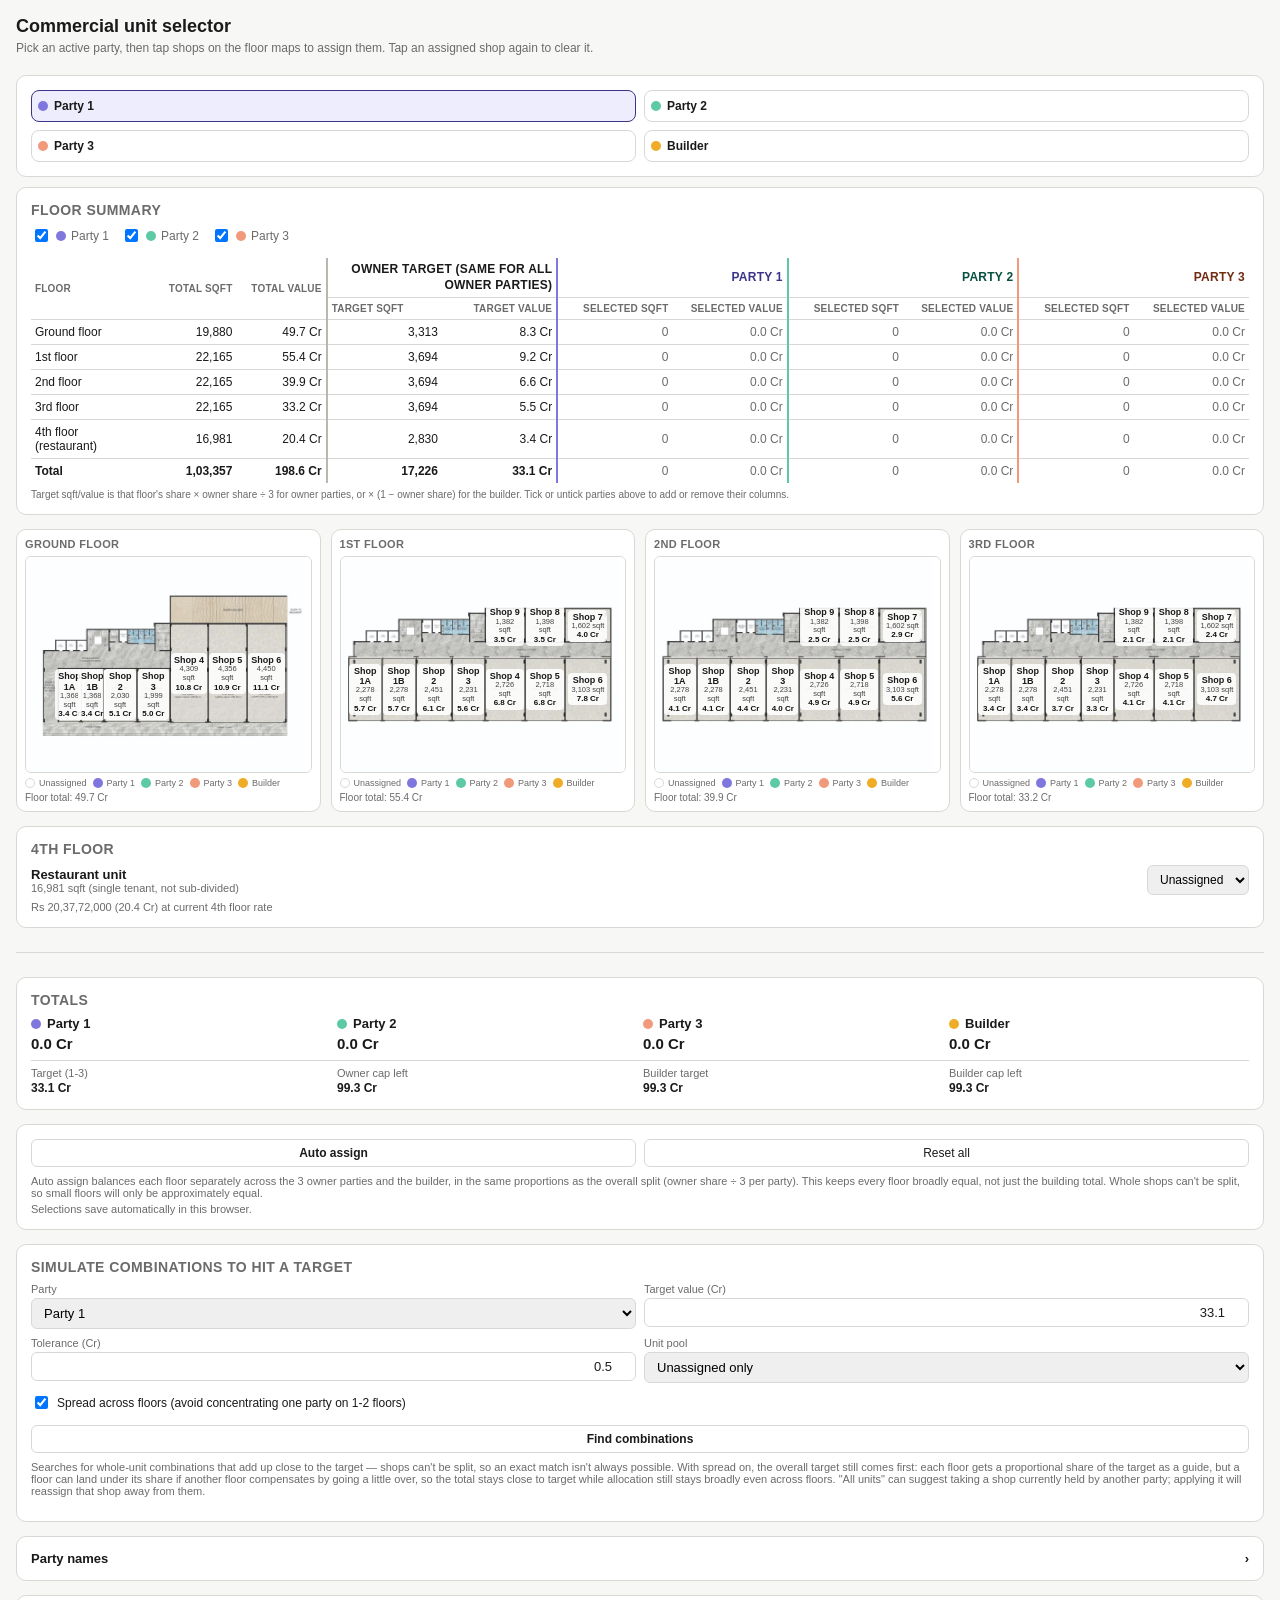
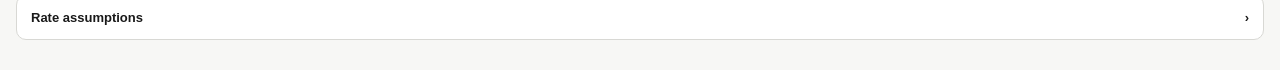
==== index.html @ 93ad704c "Initial commit: Ranchi commercial unit selector page Co-Authored-By: Claude Sonnet 5 <noreply@anthro" ====
<!DOCTYPE html>
<html lang="en">
<head>
<meta charset="UTF-8">
<meta name="viewport" content="width=device-width, initial-scale=1.0">
<title>Commercial Unit Selector</title>
<style>
  :root {
    --p1: #7f77dd; --p1-dark: #3c3489; --p1-bg: #eeedfe;
    --p2: #5dcaa5; --p2-dark: #085041; --p2-bg: #e1f5ee;
    --p3: #f0997b; --p3-dark: #712b13; --p3-bg: #faece7;
    --p4: #efac27; --p4-dark: #633806; --p4-bg: #faeeda;
    --ink: #1a1a1a; --muted: #6b6b6b; --line: #d8d8d4; --bg: #f7f7f5; --card: #ffffff;
  }
  * { box-sizing: border-box; }
  body { font-family: -apple-system, BlinkMacSystemFont, "Segoe UI", Arial, sans-serif; background: var(--bg); color: var(--ink); margin: 0; padding: 16px; }
  h1 { font-size: 18px; font-weight: 600; margin: 0 0 4px; }
  h2 { font-size: 14px; font-weight: 600; margin: 0 0 8px; color: var(--muted); text-transform: uppercase; letter-spacing: 0.03em; }
  .sub { font-size: 12px; color: var(--muted); margin: 0 0 16px; }
  .card { background: var(--card); border: 1px solid var(--line); border-radius: 10px; padding: 14px; margin-bottom: 14px; }
  .row { display: flex; gap: 8px; }
  .col3 { display: grid; grid-template-columns: repeat(3, minmax(0,1fr)); gap: 8px; }
  .col4 { display: grid; grid-template-columns: repeat(2, minmax(0,1fr)); gap: 8px; }
  .totals-grid { display: grid; grid-template-columns: repeat(4, minmax(0,1fr)); gap: 6px; }
  .totals-subgrid { display: grid; grid-template-columns: repeat(4, minmax(0,1fr)); gap: 6px; }
  @media (max-width: 520px) {
    .totals-grid, .totals-subgrid { grid-template-columns: repeat(2, minmax(0,1fr)); }
  }
  .floors-grid { display: grid; grid-template-columns: repeat(auto-fit, minmax(230px, 1fr)); gap: 10px; }
  .floor-card { padding: 8px; }
  .floor-card h3 { font-size: 11px; font-weight: 700; margin: 0 0 6px; color: var(--muted); text-transform: uppercase; letter-spacing: 0.03em; }
  .floor-card .legend { font-size: 9px; gap: 6px; margin-top: 5px; }
  .floor-card .floor-total { font-size: 10px; margin-top: 4px; }
  .sticky-header { position: sticky; top: 0; z-index: 20; background: var(--bg); padding-top: 4px; margin-bottom: 10px; }
  table.summary-table { width: 100%; border-collapse: collapse; font-size: 12px; table-layout: fixed; }
  table.summary-table th { text-align: right; font-weight: 600; color: var(--muted); font-size: 10px; text-transform: uppercase; letter-spacing: 0.02em; padding: 4px 4px; border-bottom: 1px solid var(--line); white-space: normal; line-height: 1.3; }
  table.summary-table th:first-child, table.summary-table td:first-child { text-align: left; }
  table.summary-table td { text-align: right; padding: 5px 4px; border-bottom: 1px solid var(--line); }
  table.summary-table tr:last-child td { border-bottom: none; font-weight: 700; }
  table.summary-table th:first-child, table.summary-table td:first-child {
    position: sticky; left: 0; background: var(--card); z-index: 3;
    box-shadow: 2px 0 4px -2px rgba(0,0,0,0.15);
  }
  table.summary-table td.dim { color: var(--muted); font-weight: 400 !important; }
  table.summary-table .fs-group-head { font-size: 12px; font-weight: 700; color: var(--ink); }
  .col2 { display: grid; grid-template-columns: repeat(2, minmax(0,1fr)); gap: 8px; }
  label { font-size: 11px; color: var(--muted); display: block; margin-bottom: 3px; }
  input[type=text], input[type=number] {
    width: 100%; padding: 6px 8px; border: 1px solid var(--line); border-radius: 6px;
    font-size: 13px; font-family: inherit; background: #fff; color: var(--ink);
  }
  input[type=number] { text-align: right; }
  .party-chip { display: flex; align-items: center; gap: 6px; font-size: 13px; font-weight: 600; margin-bottom: 4px; }
  .dot { width: 10px; height: 10px; border-radius: 50%; flex-shrink: 0; }
  .p1dot { background: var(--p1); } .p2dot { background: var(--p2); } .p3dot { background: var(--p3); } .p4dot { background: var(--p4); }
  .stat-value { font-size: 15px; font-weight: 700; margin: 2px 0 0; white-space: nowrap; }
  .stat-sub { font-size: 11px; color: var(--muted); }
  .over { color: #b91c1c !important; }
  .toggle-btn { font-size: 12px; padding: 6px 10px; border: 1px solid var(--line); border-radius: 6px; background: #fff; cursor: pointer; color: var(--ink); }
  .floor-wrap { position: relative; width: 100%; border-radius: 6px; overflow: hidden; border: 1px solid var(--line); }
  .floor-wrap img { display: block; width: 100%; height: auto; }
  .shopbox {
    position: absolute; border: 1.5px solid rgba(0,0,0,0.35); cursor: pointer;
    display: flex; align-items: center; justify-content: center; text-align: center;
    transition: background 0.15s ease;
  }
  .shopbox .label-wrap { padding: 2px 3px; border-radius: 4px; background: rgba(255,255,255,0.88); line-height: 1.15; text-align: center; }
  .shopbox .shop-name { display: block; font-size: 9px; font-weight: 700; }
  .shopbox .shop-sqft { display: block; font-size: 7.5px; font-weight: 500; color: #444; }
  .shopbox .shop-value { display: block; font-size: 8px; font-weight: 700; color: #111; }
  .legend { display: flex; gap: 12px; flex-wrap: wrap; font-size: 11px; color: var(--muted); margin-top: 8px; }
  .legend-item { display: flex; align-items: center; gap: 4px; }
  .floor-total { font-size: 12px; color: var(--muted); margin-top: 6px; }
  details summary { cursor: pointer; font-size: 13px; font-weight: 600; color: var(--ink); list-style: none; display:flex; align-items:center; justify-content:space-between; }
  details summary::-webkit-details-marker { display: none; }
  details summary .chev { transition: transform 0.15s ease; }
  details[open] summary .chev { transform: rotate(90deg); }
  .painter-btn {
    display: flex; align-items: center; gap: 6px; font-size: 12px; font-weight: 600;
    padding: 8px 6px; border: 1.5px solid var(--line); border-radius: 8px; background: #fff;
    cursor: pointer; color: var(--ink);
  }
  .painter-btn.active { border-color: var(--active-color, #1a1a1a); background: var(--active-bg, #f0f0f0); }
</style>
</head>
<body>

<h1>Commercial unit selector</h1>
<p class="sub">Pick an active party, then tap shops on the floor maps to assign them. Tap an assigned shop again to clear it.</p>

<div class="sticky-header">
  <div class="card" id="painter-card" style="margin-bottom: 0;">
    <div class="col4" id="painter-buttons"></div>
  </div>
</div>

<div class="card">
  <h2>Floor summary</h2>
  <div style="display:flex; flex-wrap:wrap; gap:12px; margin-bottom:10px;">
    <label style="display:flex; align-items:center; gap:5px; font-size:12px; cursor:pointer;">
      <input type="checkbox" class="fs-party-toggle" value="1" checked onchange="onFsPartyToggle()" style="width:auto;">
      <span class="dot p1dot"></span><span class="fs-party-toggle-label" data-p="1">Party 1</span>
    </label>
    <label style="display:flex; align-items:center; gap:5px; font-size:12px; cursor:pointer;">
      <input type="checkbox" class="fs-party-toggle" value="2" checked onchange="onFsPartyToggle()" style="width:auto;">
      <span class="dot p2dot"></span><span class="fs-party-toggle-label" data-p="2">Party 2</span>
    </label>
    <label style="display:flex; align-items:center; gap:5px; font-size:12px; cursor:pointer;">
      <input type="checkbox" class="fs-party-toggle" value="3" checked onchange="onFsPartyToggle()" style="width:auto;">
      <span class="dot p3dot"></span><span class="fs-party-toggle-label" data-p="3">Party 3</span>
    </label>
  </div>
  <div style="overflow-x: auto;">
    <table class="summary-table" style="min-width: 900px;">
      <colgroup id="floor-summary-colgroup"></colgroup>
      <thead id="floor-summary-thead"></thead>
      <tbody id="floor-summary-body"></tbody>
    </table>
  </div>
  <p style="font-size:10px; color: var(--muted); margin: 6px 0 0;">Target sqft/value is that floor's share × owner share ÷ 3 for owner parties, or × (1 − owner share) for the builder. Tick or untick parties above to add or remove their columns.</p>
</div>

<div id="floors" class="floors-grid"></div>

<div class="card" id="restaurant-card">
  <h2>4th floor</h2>
  <div style="display:flex; justify-content:space-between; align-items:center;">
    <div>
      <div style="font-weight:600; font-size:13px;">Restaurant unit</div>
      <div class="stat-sub">16,981 sqft (single tenant, not sub-divided)</div>
    </div>
    <select id="restaurant-party" onchange="recalc()" style="padding:6px 8px; border:1px solid var(--line); border-radius:6px; font-size:12px;">
      <option value="0">Unassigned</option>
      <option value="1" id="opt-1">Party 1</option>
      <option value="2" id="opt-2">Party 2</option>
      <option value="3" id="opt-3">Party 3</option>
      <option value="4" id="opt-4">Builder</option>
    </select>
  </div>
  <div class="stat-sub" id="restaurant-value" style="margin-top:6px;">Rs 0</div>
</div>

<hr style="border:none; border-top:1px solid var(--line); margin:24px 0;">

<div class="card" id="totals-card">
  <h2>Totals</h2>
  <div class="totals-grid">
    <div>
      <div class="party-chip"><span class="dot p1dot"></span><span id="label-1">Party 1</span></div>
      <div class="stat-value" id="total-1">Rs 0</div>
    </div>
    <div>
      <div class="party-chip"><span class="dot p2dot"></span><span id="label-2">Party 2</span></div>
      <div class="stat-value" id="total-2">Rs 0</div>
    </div>
    <div>
      <div class="party-chip"><span class="dot p3dot"></span><span id="label-3">Party 3</span></div>
      <div class="stat-value" id="total-3">Rs 0</div>
    </div>
    <div>
      <div class="party-chip"><span class="dot p4dot"></span><span id="label-4">Builder</span></div>
      <div class="stat-value" id="total-4">Rs 0</div>
    </div>
  </div>
  <div style="border-top:1px solid var(--line); margin-top:8px; padding-top:6px;" class="totals-subgrid">
    <div><div class="stat-sub">Target (1-3)</div><div class="stat-value" id="target" style="font-size:12px;">Rs 0</div></div>
    <div><div class="stat-sub">Owner cap left</div><div class="stat-value" id="cap" style="font-size:12px;">Rs 0</div></div>
    <div><div class="stat-sub">Builder target</div><div class="stat-value" id="builder-target" style="font-size:12px;">Rs 0</div></div>
    <div><div class="stat-sub">Builder cap left</div><div class="stat-value" id="builder-cap" style="font-size:12px;">Rs 0</div></div>
  </div>
</div>

<div class="card">
  <div class="col2">
    <button class="toggle-btn" onclick="autoAssign()" style="font-weight:600;">Auto assign</button>
    <button class="toggle-btn" onclick="resetAll()">Reset all</button>
  </div>
  <p style="font-size:11px; color: var(--muted); margin: 8px 0 0;">Auto assign balances each floor separately across the 3 owner parties and the builder, in the same proportions as the overall split (owner share ÷ 3 per party). This keeps every floor broadly equal, not just the building total. Whole shops can't be split, so small floors will only be approximately equal.</p>
  <p style="font-size:11px; color: var(--muted); margin: 4px 0 0;" id="storage-note">Selections save automatically in this browser.</p>
</div>

<div class="card">
  <h2>Simulate combinations to hit a target</h2>
  <div class="col4">
    <div><label>Party</label>
      <select id="sim-party" onchange="onSimPartyChange()" style="width:100%; padding:6px 8px; border:1px solid var(--line); border-radius:6px; font-size:13px;">
        <option value="1" id="sim-opt-1">Party 1</option>
        <option value="2" id="sim-opt-2">Party 2</option>
        <option value="3" id="sim-opt-3">Party 3</option>
        <option value="4" id="sim-opt-4">Builder</option>
      </select>
    </div>
    <div><label>Target value (Cr)</label><input type="number" id="sim-target" step="0.1"></div>
    <div><label>Tolerance (Cr)</label><input type="number" id="sim-tolerance" value="0.5" step="0.1"></div>
    <div><label>Unit pool</label>
      <select id="sim-scope" style="width:100%; padding:6px 8px; border:1px solid var(--line); border-radius:6px; font-size:13px;">
        <option value="unassigned">Unassigned only</option>
        <option value="all">All units (may reassign)</option>
      </select>
    </div>
  </div>
  <label style="display:flex; align-items:center; gap:6px; margin-top:10px; font-size:12px; color: var(--ink); cursor:pointer;">
    <input type="checkbox" id="sim-spread" checked style="width:auto;">
    Spread across floors (avoid concentrating one party on 1-2 floors)
  </label>
  <button class="toggle-btn" style="margin-top:10px; width:100%; font-weight:600;" onclick="runSimulation()">Find combinations</button>
  <p style="font-size:11px; color: var(--muted); margin: 8px 0 0;">Searches for whole-unit combinations that add up close to the target — shops can't be split, so an exact match isn't always possible. With spread on, the overall target still comes first: each floor gets a proportional share of the target as a guide, but a floor can land under its share if another floor compensates by going a little over, so the total stays close to target while allocation still stays broadly even across floors. "All units" can suggest taking a shop currently held by another party; applying it will reassign that shop away from them.</p>
  <div id="sim-results" style="margin-top:10px;"></div>
</div>

<div class="card">
  <details>
    <summary><span>Party names</span><span class="chev">&#8250;</span></summary>
    <div class="col4" style="margin-top:12px;">
      <div><label>Party 1</label><input type="text" id="name-1" value="Party 1" oninput="onNameChange()"></div>
      <div><label>Party 2</label><input type="text" id="name-2" value="Party 2" oninput="onNameChange()"></div>
      <div><label>Party 3</label><input type="text" id="name-3" value="Party 3" oninput="onNameChange()"></div>
      <div><label>Party 4</label><input type="text" id="name-4" value="Builder" oninput="onNameChange()"></div>
    </div>
  </details>
</div>

<div class="card">
  <details>
    <summary><span>Rate assumptions</span><span class="chev">&#8250;</span></summary>
    <div style="margin-top:12px;">
      <label style="margin-top:8px;">Residential rate not shown here — commercial only</label>
      <div class="col2" style="margin-bottom:8px;">
        <div><label>Ground floor rate (Rs/sqft)</label><input type="number" id="rate-ground" value="25000" oninput="recalc()"></div>
        <div><label>1st floor rate (Rs/sqft)</label><input type="number" id="rate-f1" value="25000" oninput="recalc()"></div>
      </div>
      <div class="col2" style="margin-bottom:8px;">
        <div><label>2nd floor rate (Rs/sqft)</label><input type="number" id="rate-f2" value="18000" oninput="recalc()"></div>
        <div><label>3rd floor rate (Rs/sqft)</label><input type="number" id="rate-f3" value="15000" oninput="recalc()"></div>
      </div>
      <div class="col2">
        <div><label>4th floor / restaurant rate (Rs/sqft)</label><input type="number" id="rate-f4" value="12000" oninput="recalc()"></div>
        <div><label>Owner share of commercial (%)</label><input type="number" id="owner-share" value="50" oninput="recalc()"></div>
      </div>
      <div class="col2" style="margin-top:8px;">
        <div><label>Ground floor loading factor (carpet to sellable)</label><input type="number" step="0.0001" id="loading-ground" value="1.5614" oninput="recalc()"></div>
        <div><label>Upper floor loading factor (carpet to sellable)</label><input type="number" step="0.0001" id="loading-upper" value="1.5709" oninput="recalc()"></div>
      </div>
    </div>
  </details>
</div>

<script>

const floors = [{"key": "ground", "label": "Ground floor", "img": "ground", "loadingKey": "groundLoading", "rateKey": "ground", "boxes": [{"name": "1A", "carpet": 876, "left": 11.27, "top": 51.47, "width": 8.02, "height": 25.21}, {"name": "1B", "carpet": 876, "left": 19.29, "top": 51.47, "width": 7.93, "height": 25.21}, {"name": "2", "carpet": 1300, "left": 27.22, "top": 51.47, "width": 11.75, "height": 25.21}, {"name": "3", "carpet": 1280, "left": 38.97, "top": 51.47, "width": 11.59, "height": 25.21}, {"name": "4", "carpet": 2760, "left": 50.56, "top": 30.99, "width": 13.41, "height": 46.22}, {"name": "5", "carpet": 2790, "left": 63.97, "top": 30.99, "width": 13.57, "height": 46.22}, {"name": "6", "carpet": 2850, "left": 77.54, "top": 30.99, "width": 13.81, "height": 46.22}]}, {"key": "f1", "label": "1st floor", "img": "upper", "loadingKey": "upperLoading", "rateKey": "f1", "boxes": [{"name": "1A", "carpet": 1450, "left": 2.78, "top": 46.74, "width": 11.83, "height": 29.41}, {"name": "1B", "carpet": 1450, "left": 14.6, "top": 46.74, "width": 11.83, "height": 29.41}, {"name": "2", "carpet": 1560, "left": 26.43, "top": 46.74, "width": 12.7, "height": 29.41}, {"name": "3", "carpet": 1420, "left": 39.13, "top": 46.74, "width": 11.59, "height": 29.41}, {"name": "4", "carpet": 1735, "left": 50.71, "top": 46.74, "width": 14.05, "height": 29.41}, {"name": "5", "carpet": 1730, "left": 64.76, "top": 46.74, "width": 14.13, "height": 29.41}, {"name": "6", "carpet": 1975, "left": 78.89, "top": 46.74, "width": 16.11, "height": 29.41}, {"name": "9", "carpet": 880, "left": 50.79, "top": 23.74, "width": 13.97, "height": 16.18}, {"name": "8", "carpet": 890, "left": 64.76, "top": 23.74, "width": 14.13, "height": 16.18}, {"name": "7", "carpet": 1020, "left": 78.89, "top": 23.74, "width": 16.11, "height": 16.18}]}, {"key": "f2", "label": "2nd floor", "img": "upper", "loadingKey": "upperLoading", "rateKey": "f2", "boxes": [{"name": "1A", "carpet": 1450, "left": 2.78, "top": 46.74, "width": 11.83, "height": 29.41}, {"name": "1B", "carpet": 1450, "left": 14.6, "top": 46.74, "width": 11.83, "height": 29.41}, {"name": "2", "carpet": 1560, "left": 26.43, "top": 46.74, "width": 12.7, "height": 29.41}, {"name": "3", "carpet": 1420, "left": 39.13, "top": 46.74, "width": 11.59, "height": 29.41}, {"name": "4", "carpet": 1735, "left": 50.71, "top": 46.74, "width": 14.05, "height": 29.41}, {"name": "5", "carpet": 1730, "left": 64.76, "top": 46.74, "width": 14.13, "height": 29.41}, {"name": "6", "carpet": 1975, "left": 78.89, "top": 46.74, "width": 16.11, "height": 29.41}, {"name": "9", "carpet": 880, "left": 50.79, "top": 23.74, "width": 13.97, "height": 16.18}, {"name": "8", "carpet": 890, "left": 64.76, "top": 23.74, "width": 14.13, "height": 16.18}, {"name": "7", "carpet": 1020, "left": 78.89, "top": 23.74, "width": 16.11, "height": 16.18}]}, {"key": "f3", "label": "3rd floor", "img": "upper", "loadingKey": "upperLoading", "rateKey": "f3", "boxes": [{"name": "1A", "carpet": 1450, "left": 2.78, "top": 46.74, "width": 11.83, "height": 29.41}, {"name": "1B", "carpet": 1450, "left": 14.6, "top": 46.74, "width": 11.83, "height": 29.41}, {"name": "2", "carpet": 1560, "left": 26.43, "top": 46.74, "width": 12.7, "height": 29.41}, {"name": "3", "carpet": 1420, "left": 39.13, "top": 46.74, "width": 11.59, "height": 29.41}, {"name": "4", "carpet": 1735, "left": 50.71, "top": 46.74, "width": 14.05, "height": 29.41}, {"name": "5", "carpet": 1730, "left": 64.76, "top": 46.74, "width": 14.13, "height": 29.41}, {"name": "6", "carpet": 1975, "left": 78.89, "top": 46.74, "width": 16.11, "height": 29.41}, {"name": "9", "carpet": 880, "left": 50.79, "top": 23.74, "width": 13.97, "height": 16.18}, {"name": "8", "carpet": 890, "left": 64.76, "top": 23.74, "width": 14.13, "height": 16.18}, {"name": "7", "carpet": 1020, "left": 78.89, "top": 23.74, "width": 16.11, "height": 16.18}]}];
let shopState = {};
let activePainter = 1;
floors.forEach(fl => {
  fl.boxes.forEach(b => {
    shopState[fl.key + "-" + b.name] = 0;
  });
});

const images = {
  ground: "[data-uri]",
  upper: "[data-uri]"
};

function fmt(n) {
  n = Math.round(n);
  return "Rs " + n.toLocaleString("en-IN");
}

function fmtCr(n) {
  return (n / 1e7).toFixed(1) + " Cr";
}

function getRates() {
  return {
    ground: parseFloat(document.getElementById("rate-ground").value) || 0,
    f1: parseFloat(document.getElementById("rate-f1").value) || 0,
    f2: parseFloat(document.getElementById("rate-f2").value) || 0,
    f3: parseFloat(document.getElementById("rate-f3").value) || 0,
    f4: parseFloat(document.getElementById("rate-f4").value) || 0,
    groundLoading: parseFloat(document.getElementById("loading-ground").value) || 0,
    upperLoading: parseFloat(document.getElementById("loading-upper").value) || 0,
    ownerShare: (parseFloat(document.getElementById("owner-share").value) || 0) / 100
  };
}

function buildFloors() {
  const container = document.getElementById("floors");
  container.innerHTML = "";
  floors.forEach(fl => {
    const card = document.createElement("div");
    card.className = "card floor-card";
    const h = document.createElement("h3");
    h.textContent = fl.label;
    card.appendChild(h);

    const wrap = document.createElement("div");
    wrap.className = "floor-wrap";
    const img = document.createElement("img");
    img.src = images[fl.img];
    wrap.appendChild(img);

    fl.boxes.forEach(b => {
      const box = document.createElement("div");
      box.className = "shopbox";
      box.style.left = b.left + "%";
      box.style.top = b.top + "%";
      box.style.width = b.width + "%";
      box.style.height = b.height + "%";
      box.dataset.key = fl.key + "-" + b.name;
      box.innerHTML = '<span class="label-wrap"><span class="shop-name">Shop ' + b.name + '</span>' +
        '<span class="shop-sqft" id="sqft-' + fl.key + '-' + b.name + '"></span>' +
        '<span class="shop-value" id="val-' + fl.key + '-' + b.name + '"></span></span>';
      box.addEventListener("click", () => {
        const k = box.dataset.key;
        shopState[k] = (shopState[k] === activePainter) ? 0 : activePainter;
        recalc();
      });
      wrap.appendChild(box);
    });

    card.appendChild(wrap);

    const legend = document.createElement("div");
    legend.className = "legend";
    legend.innerHTML =
      '<div class="legend-item"><span class="dot" style="background:transparent;border:1px solid var(--line);"></span>Unassigned</div>' +
      '<div class="legend-item"><span class="dot p1dot"></span><span class="legend-name" data-p="1">Party 1</span></div>' +
      '<div class="legend-item"><span class="dot p2dot"></span><span class="legend-name" data-p="2">Party 2</span></div>' +
      '<div class="legend-item"><span class="dot p3dot"></span><span class="legend-name" data-p="3">Party 3</span></div>' +
      '<div class="legend-item"><span class="dot p4dot"></span><span class="legend-name" data-p="4">Builder</span></div>';
    card.appendChild(legend);

    const floorTotal = document.createElement("div");
    floorTotal.className = "floor-total";
    floorTotal.id = "floor-total-" + fl.key;
    card.appendChild(floorTotal);

    container.appendChild(card);
  });
}

let fsSelectedParties = [1, 2, 3];

function buildFloorSummary() {
  const thead = document.getElementById("floor-summary-thead");
  const body = document.getElementById("floor-summary-body");
  const colgroup = document.getElementById("floor-summary-colgroup");
  thead.innerHTML = "";
  body.innerHTML = "";
  colgroup.innerHTML = "";

  function addCol(width) {
    const col = document.createElement("col");
    col.style.width = width + "px";
    colgroup.appendChild(col);
  }
  addCol(92);  // Floor
  addCol(72);  // Total sqft
  addCol(72);  // Total value

  const ownerParties = fsSelectedParties.filter(p => p !== 4);
  const builderSelected = fsSelectedParties.includes(4);
  const groupBorder = {owner: "#b8b8b0", 1: "#7f77dd", 2: "#5dcaa5", 3: "#f0997b", 4: "#efac27"};
  const groupTextColor = {1: "#3c3489", 2: "#085041", 3: "#712b13", 4: "#633806"};

  if (ownerParties.length > 0) { addCol(92); addCol(92); }
  ownerParties.forEach(() => { addCol(92); addCol(92); });
  if (builderSelected) { addCol(92); addCol(92); addCol(92); addCol(92); }

  const row1 = document.createElement("tr");
  row1.innerHTML = '<th rowspan="2">Floor</th><th rowspan="2">Total sqft</th><th rowspan="2">Total value</th>';
  const row2 = document.createElement("tr");

  if (ownerParties.length > 0) {
    const th = document.createElement("th");
    th.colSpan = 2;
    th.className = "fs-group-head";
    th.style.borderLeft = "2px solid " + groupBorder.owner;
    th.textContent = "Owner target (same for all owner parties)";
    row1.appendChild(th);
    ["Target sqft", "Target value"].forEach((label, i) => {
      const th2 = document.createElement("th");
      th2.textContent = label;
      th2.className = "fs-narrow-col";
      if (i === 0) th2.style.borderLeft = "2px solid " + groupBorder.owner;
      row2.appendChild(th2);
    });
  }

  ownerParties.forEach(p => {
    const th = document.createElement("th");
    th.colSpan = 2;
    th.id = "fs-party-head-" + p;
    th.className = "fs-group-head";
    th.style.color = groupTextColor[p];
    th.style.borderLeft = "2px solid " + groupBorder[p];
    th.textContent = "Party " + p;
    row1.appendChild(th);
    ["Selected sqft", "Selected value"].forEach((label, i) => {
      const th2 = document.createElement("th");
      th2.textContent = label;
      th2.className = "fs-narrow-col";
      if (i === 0) th2.style.borderLeft = "2px solid " + groupBorder[p];
      row2.appendChild(th2);
    });
  });

  if (builderSelected) {
    const th = document.createElement("th");
    th.colSpan = 4;
    th.id = "fs-party-head-4";
    th.className = "fs-group-head";
    th.style.color = groupTextColor[4];
    th.style.borderLeft = "2px solid " + groupBorder[4];
    th.textContent = "Builder";
    row1.appendChild(th);
    ["Target sqft", "Target value", "Selected sqft", "Selected value"].forEach((label, i) => {
      const th2 = document.createElement("th");
      th2.textContent = label;
      th2.className = "fs-narrow-col";
      if (i === 0) th2.style.borderLeft = "2px solid " + groupBorder[4];
      row2.appendChild(th2);
    });
  }

  thead.appendChild(row1);
  thead.appendChild(row2);

  function rowHtml(label, key) {
    let html = '<td>' + label + '</td><td id="fs-sqft-' + key + '"></td><td id="fs-value-' + key + '"></td>';
    if (ownerParties.length > 0) {
      html += '<td class="fs-narrow-col" style="border-left:2px solid ' + groupBorder.owner + ';" id="fs-owner-target-sqft-' + key + '"></td>' +
        '<td class="fs-narrow-col" id="fs-owner-target-val-' + key + '"></td>';
    }
    ownerParties.forEach(p => {
      html += '<td class="fs-narrow-col" style="border-left:2px solid ' + groupBorder[p] + ';" id="fs-sel-sqft-P' + p + '-' + key + '"></td>' +
        '<td class="fs-narrow-col" id="fs-sel-val-P' + p + '-' + key + '"></td>';
    });
    if (builderSelected) {
      html += '<td class="fs-narrow-col" style="border-left:2px solid ' + groupBorder[4] + ';" id="fs-target-sqft-P4-' + key + '"></td><td class="fs-narrow-col" id="fs-target-val-P4-' + key + '"></td>' +
        '<td class="fs-narrow-col" id="fs-sel-sqft-P4-' + key + '"></td><td class="fs-narrow-col" id="fs-sel-val-P4-' + key + '"></td>';
    }
    return html;
  }
  floors.forEach(fl => {
    const tr = document.createElement("tr");
    tr.innerHTML = rowHtml(fl.label, fl.key);
    body.appendChild(tr);
  });
  const trRest = document.createElement("tr");
  trRest.innerHTML = rowHtml("4th floor (restaurant)", "restaurant");
  body.appendChild(trRest);
  const trTotal = document.createElement("tr");
  trTotal.innerHTML = rowHtml("Total", "total");
  body.appendChild(trTotal);
}

function onFsPartyToggle() {
  fsSelectedParties = Array.from(document.querySelectorAll(".fs-party-toggle:checked")).map(el => parseInt(el.value));
  buildFloorSummary();
  onNameChange();
  recalc();
}

const PARTY_FILL_COLOR = {1: "#7f77dd", 2: "#5dcaa5", 3: "#f0997b", 4: "#efac27"};

function buildPainter() {
  const names = {
    1: document.getElementById("name-1").value || "Party 1",
    2: document.getElementById("name-2").value || "Party 2",
    3: document.getElementById("name-3").value || "Party 3",
    4: document.getElementById("name-4").value || "Builder"
  };
  const dotClass = {1: "p1dot", 2: "p2dot", 3: "p3dot", 4: "p4dot"};
  const activeColor = {1: "#3c3489", 2: "#085041", 3: "#712b13", 4: "#633806"};
  const activeBg = {1: "#eeedfe", 2: "#e1f5ee", 3: "#faece7", 4: "#faeeda"};
  const wrap = document.getElementById("painter-buttons");
  wrap.innerHTML = "";
  [1, 2, 3, 4].forEach(p => {
    const btn = document.createElement("button");
    btn.className = "painter-btn" + (activePainter === p ? " active" : "");
    btn.style.setProperty("--active-color", activeColor[p]);
    btn.style.setProperty("--active-bg", activeBg[p]);
    btn.innerHTML = '<span class="dot ' + dotClass[p] + '"></span>' + names[p];
    btn.addEventListener("click", () => {
      activePainter = p;
      buildPainter();
      saveState();
    });
    wrap.appendChild(btn);
  });
}

function onNameChange() {
  const n1 = document.getElementById("name-1").value || "Party 1";
  const n2 = document.getElementById("name-2").value || "Party 2";
  const n3 = document.getElementById("name-3").value || "Party 3";
  const n4 = document.getElementById("name-4").value || "Builder";
  document.getElementById("label-1").textContent = n1;
  document.getElementById("label-2").textContent = n2;
  document.getElementById("label-3").textContent = n3;
  document.getElementById("label-4").textContent = n4;
  document.querySelectorAll('.legend-name[data-p="1"]').forEach(el => el.textContent = n1);
  document.querySelectorAll('.legend-name[data-p="2"]').forEach(el => el.textContent = n2);
  document.querySelectorAll('.legend-name[data-p="3"]').forEach(el => el.textContent = n3);
  document.querySelectorAll('.legend-name[data-p="4"]').forEach(el => el.textContent = n4);
  document.getElementById("opt-1").textContent = n1;
  document.getElementById("opt-2").textContent = n2;
  document.getElementById("opt-3").textContent = n3;
  document.getElementById("opt-4").textContent = n4;
  const fsHead1 = document.getElementById("fs-party-head-1");
  const fsHead2 = document.getElementById("fs-party-head-2");
  const fsHead3 = document.getElementById("fs-party-head-3");
  const fsHead4 = document.getElementById("fs-party-head-4");
  if (fsHead1) fsHead1.textContent = n1;
  if (fsHead2) fsHead2.textContent = n2;
  if (fsHead3) fsHead3.textContent = n3;
  if (fsHead4) fsHead4.textContent = n4;
  document.querySelectorAll('.fs-party-toggle-label[data-p="1"]').forEach(el => el.textContent = n1);
  document.querySelectorAll('.fs-party-toggle-label[data-p="2"]').forEach(el => el.textContent = n2);
  document.querySelectorAll('.fs-party-toggle-label[data-p="3"]').forEach(el => el.textContent = n3);
  document.querySelectorAll('.fs-party-toggle-label[data-p="4"]').forEach(el => el.textContent = n4);
  document.getElementById("sim-opt-1").textContent = n1;
  document.getElementById("sim-opt-2").textContent = n2;
  document.getElementById("sim-opt-3").textContent = n3;
  document.getElementById("sim-opt-4").textContent = n4;
  buildPainter();
  saveState();
}

function autoAssign() {
  const rates = getRates();

  // Assumption: each floor is balanced independently, using the SAME proportions as the
  // overall split (owner share / 3 for each owner party, remainder for Builder). This keeps
  // every floor's split broadly equal across parties, not just the building-wide total —
  // so no single party ends up owning one whole floor. Within a floor, shops are assigned
  // largest value first to whichever party is furthest below its floor-level target. Whole
  // shops can't be split, so small floors (e.g. 7 shops on Ground) will only be approximately
  // equal, not exact.
  function balanceGroup(items) {
    const floorTotal = items.reduce((s, i) => s + i.value, 0);
    const targets = {
      1: floorTotal * rates.ownerShare / 3,
      2: floorTotal * rates.ownerShare / 3,
      3: floorTotal * rates.ownerShare / 3,
      4: floorTotal * (1 - rates.ownerShare)
    };
    const running = {1: 0, 2: 0, 3: 0, 4: 0};
    const sorted = items.slice().sort((a, b) => b.value - a.value);
    sorted.forEach(item => {
      let bestParty = 1;
      let bestDiff = -Infinity;
      [1, 2, 3, 4].forEach(p => {
        const diff = targets[p] - running[p];
        if (diff > bestDiff) { bestDiff = diff; bestParty = p; }
      });
      running[bestParty] += item.value;
      if (item.key === "restaurant") {
        document.getElementById("restaurant-party").value = bestParty;
      } else {
        shopState[item.key] = bestParty;
      }
    });
  }

  floors.forEach(fl => {
    const loading = rates[fl.loadingKey];
    const rate = rates[fl.rateKey];
    const items = fl.boxes.map(b => ({key: fl.key + "-" + b.name, value: b.carpet * loading * rate}));
    balanceGroup(items);
  });

  const restValue = 16981 * rates.f4;
  balanceGroup([{key: "restaurant", value: restValue}]);

  recalc();
}

function resetAll() {
  Object.keys(shopState).forEach(k => { shopState[k] = 0; });
  document.getElementById("restaurant-party").value = 0;
  recalc();
}

// ---------- Simulation: find unit combinations that hit a target value ----------

function getPartyTarget(p) {
  const rates = getRates();
  let totalCommercialValue = 0;
  floors.forEach(fl => {
    const loading = rates[fl.loadingKey];
    const rate = rates[fl.rateKey];
    fl.boxes.forEach(b => { totalCommercialValue += b.carpet * loading * rate; });
  });
  totalCommercialValue += 16981 * rates.f4;
  const ownerCap = totalCommercialValue * rates.ownerShare;
  const builderShare = totalCommercialValue * (1 - rates.ownerShare);
  return p === 4 ? builderShare : ownerCap / 3;
}

function onSimPartyChange() {
  const p = parseInt(document.getElementById("sim-party").value);
  document.getElementById("sim-target").value = (getPartyTarget(p) / 1e7).toFixed(1);
}

function simPoolItems(scope) {
  const rates = getRates();
  let items = [];
  floors.forEach(fl => {
    const loading = rates[fl.loadingKey];
    const rate = rates[fl.rateKey];
    fl.boxes.forEach(b => {
      const k = fl.key + "-" + b.name;
      const state = shopState[k];
      if (scope === "unassigned" && state !== 0) return;
      const sellable = b.carpet * loading;
      const value = sellable * rate;
      items.push({key: k, label: "Shop " + b.name + " — " + fl.label, value: value, sqft: sellable, floorKey: fl.key, floorLabel: fl.label});
    });
  });
  const restSqft = 16981;
  const restValue = restSqft * rates.f4;
  const restState = parseInt(document.getElementById("restaurant-party").value);
  if (!(scope === "unassigned" && restState !== 0)) {
    items.push({key: "restaurant", label: "Restaurant unit — 4th floor", value: restValue, sqft: restSqft, floorKey: "restaurant", floorLabel: "4th floor"});
  }
  return items;
}

function groupByFloor(items) {
  const groups = {};
  items.forEach(it => {
    if (!groups[it.floorKey]) groups[it.floorKey] = {label: it.floorLabel, items: [], total: 0};
    groups[it.floorKey].items.push(it);
    groups[it.floorKey].total += it.value;
  });
  return groups;
}

// Exact closest-sum search via 0/1 subset-sum DP, working in lakh (Rs 1,00,000) units
function dpClosestSubset(items, targetLakh) {
  const units = items.map(i => Math.max(0, Math.round(i.value / 100000)));
  const maxSum = units.reduce((a, b) => a + b, 0);
  if (maxSum === 0) return [];
  const dp = new Uint8Array(maxSum + 1);
  const parent = new Int32Array(maxSum + 1).fill(-1);
  const prevSum = new Int32Array(maxSum + 1).fill(-1);
  dp[0] = 1;
  for (let idx = 0; idx < items.length; idx++) {
    const w = units[idx];
    if (w <= 0) continue;
    for (let s = maxSum; s >= w; s--) {
      if (dp[s - w] && !dp[s]) {
        dp[s] = 1;
        parent[s] = idx;
        prevSum[s] = s - w;
      }
    }
  }
  let best = 0;
  for (let s = 0; s <= maxSum; s++) {
    if (dp[s] && Math.abs(s - targetLakh) < Math.abs(best - targetLakh)) best = s;
  }
  let chosen = [];
  let s = best;
  while (s > 0) {
    const idx = parent[s];
    chosen.push(items[idx]);
    s = prevSum[s];
  }
  return chosen;
}

// Randomized greedy alternative: shuffle, then fill up to target + tolerance
function greedyRandomSubset(items, targetLakh, toleranceLakh) {
  const shuffled = items.slice();
  for (let i = shuffled.length - 1; i > 0; i--) {
    const j = Math.floor(Math.random() * (i + 1));
    [shuffled[i], shuffled[j]] = [shuffled[j], shuffled[i]];
  }
  let sum = 0;
  let chosen = [];
  shuffled.forEach(it => {
    const w = Math.round(it.value / 100000);
    if (sum + w <= targetLakh + toleranceLakh) {
      chosen.push(it);
      sum += w;
    }
  });
  return chosen;
}

// Spread-aware versions: split the target across floors proportional to each floor's
// available value in the pool, then search each floor independently, so no single
// floor gets over-represented in the result.
// Returns up to k achievable sums closest to targetLakh (each with its item list),
// instead of just the single closest — lets the caller trade off floors against each other.
function dpTopKNearTarget(items, targetLakh, k) {
  const units = items.map(i => Math.max(0, Math.round(i.value / 100000)));
  const maxSum = units.reduce((a, b) => a + b, 0);
  const dp = new Uint8Array(maxSum + 1);
  const parent = new Int32Array(maxSum + 1).fill(-1);
  const prevSum = new Int32Array(maxSum + 1).fill(-1);
  dp[0] = 1;
  for (let idx = 0; idx < items.length; idx++) {
    const w = units[idx];
    if (w <= 0) continue;
    for (let s = maxSum; s >= w; s--) {
      if (dp[s - w] && !dp[s]) {
        dp[s] = 1;
        parent[s] = idx;
        prevSum[s] = s - w;
      }
    }
  }
  let sums = [];
  for (let s = 0; s <= maxSum; s++) { if (dp[s]) sums.push(s); }
  sums.sort((a, b) => Math.abs(a - targetLakh) - Math.abs(b - targetLakh));
  const topSums = sums.slice(0, Math.max(k, 1));
  return topSums.map(s => {
    let chosen = [];
    let ss = s;
    while (ss > 0) {
      const idx = parent[ss];
      chosen.push(items[idx]);
      ss = prevSum[ss];
    }
    return {sum: s, items: chosen};
  });
}

// Finds combinations where the OVERALL target match is the primary objective, and each
// floor's proportional target is a soft preference — a floor can land under its own target
// if another floor compensates by going a little over, as long as it improves the total match.
// Returns up to `topN` distinct combinations, best overall match first.
function dpSpreadTopCombos(pool, targetLakh, topN) {
  const groups = groupByFloor(pool);
  const poolTotal = pool.reduce((s, i) => s + i.value, 0);
  if (poolTotal <= 0) return [];
  const floorKeys = Object.keys(groups);
  const floorTargets = {};
  const floorCandidates = {};
  floorKeys.forEach(fk => {
    const g = groups[fk];
    const floorTargetLakh = Math.round(targetLakh * (g.total / poolTotal));
    floorTargets[fk] = floorTargetLakh;
    floorCandidates[fk] = dpTopKNearTarget(g.items, floorTargetLakh, 10);
  });

  let results = [];
  const runningItems = [];

  function insertResult(score, sum) {
    results.push({score: score, sum: sum, items: runningItems.slice()});
    if (results.length > topN * 6) {
      results.sort((a, b) => a.score - b.score);
      results.length = topN * 6;
    }
  }

  function backtrack(idx, sum, floorDev) {
    if (idx === floorKeys.length) {
      const totalDev = Math.abs(sum - targetLakh);
      const sqftF1 = runningItems.filter(it => it.floorKey === "f1").reduce((s, it) => s + it.sqft, 0);
      const sqftF2 = runningItems.filter(it => it.floorKey === "f2").reduce((s, it) => s + it.sqft, 0);
      const sqftF3 = runningItems.filter(it => it.floorKey === "f3").reduce((s, it) => s + it.sqft, 0);
      const upperFloorsPresent = ["f1", "f2", "f3"].filter(fk => floorKeys.includes(fk));
      let sqftSpread = 0;
      if (upperFloorsPresent.length > 1) {
        const vals = upperFloorsPresent.map(fk => fk === "f1" ? sqftF1 : fk === "f2" ? sqftF2 : sqftF3);
        sqftSpread = Math.max(...vals) - Math.min(...vals);
      }
      // total value match matters most; sqft evenness across floors 1-3 is weighted heavily
      // as a close second; individual floor value-closeness is only a light tiebreaker.
      const score = totalDev * 10 + sqftSpread * 0.03 + floorDev;
      insertResult(score, sum);
      return;
    }
    const fk = floorKeys[idx];
    floorCandidates[fk].forEach(cand => {
      const startLen = runningItems.length;
      cand.items.forEach(it => runningItems.push(it));
      backtrack(idx + 1, sum + cand.sum, floorDev + Math.abs(cand.sum - floorTargets[fk]));
      runningItems.length = startLen;
    });
  }
  backtrack(0, 0, 0);

  results.sort((a, b) => a.score - b.score);
  let out = [];
  for (const r of results) {
    if (!out.some(o => sameCombo(o, r.items))) out.push(r.items);
    if (out.length >= topN) break;
  }
  return out;
}

function sameCombo(a, b) {
  if (a.length !== b.length) return false;
  const keysA = a.map(i => i.key).sort().join(",");
  const keysB = b.map(i => i.key).sort().join(",");
  return keysA === keysB;
}

function runSimulation() {
  const party = parseInt(document.getElementById("sim-party").value);
  const targetCr = parseFloat(document.getElementById("sim-target").value) || 0;
  const toleranceCr = parseFloat(document.getElementById("sim-tolerance").value) || 0.5;
  const scope = document.getElementById("sim-scope").value;
  const spread = document.getElementById("sim-spread").checked;
  const targetLakh = Math.round(targetCr * 100);
  const toleranceLakh = Math.round(toleranceCr * 100);

  const pool = simPoolItems(scope);
  let candidates = [];

  if (spread) {
    candidates = dpSpreadTopCombos(pool, targetLakh, 3);
  } else {
    const best = dpClosestSubset(pool, targetLakh);
    if (best.length) candidates.push(best);
    let attempts = 0;
    while (candidates.length < 3 && attempts < 30) {
      attempts++;
      const alt = greedyRandomSubset(pool, targetLakh, toleranceLakh);
      if (alt.length && !candidates.some(c => sameCombo(c, alt))) {
        candidates.push(alt);
      }
    }
  }

  candidates.forEach(c => c.sort((a, b) => a.floorLabel.localeCompare(b.floorLabel) || a.label.localeCompare(b.label)));

  renderSimResults(candidates, party, targetCr, scope);
}

function renderSimResults(candidates, party, targetCr, scope) {
  const wrap = document.getElementById("sim-results");
  wrap.innerHTML = "";
  if (!candidates.length) {
    wrap.innerHTML = '<p style="font-size:12px; color: var(--muted);">No combinations found in this pool.</p>';
    return;
  }
  candidates.forEach((combo, i) => {
    const sum = combo.reduce((s, it) => s + it.value, 0);
    const delta = sum - targetCr * 1e7;
    const sqftF1 = combo.filter(it => it.floorKey === "f1").reduce((s, it) => s + it.sqft, 0);
    const sqftF2 = combo.filter(it => it.floorKey === "f2").reduce((s, it) => s + it.sqft, 0);
    const sqftF3 = combo.filter(it => it.floorKey === "f3").reduce((s, it) => s + it.sqft, 0);
    const card = document.createElement("div");
    card.style.cssText = "border:1px solid var(--line); border-radius:8px; padding:10px; margin-bottom:8px;";
    const deltaStr = (delta >= 0 ? "+" : "") + fmtCr(delta);
    const fmtSqft = n => Math.round(n).toLocaleString("en-IN");
    card.innerHTML =
      '<div style="display:flex; justify-content:space-between; align-items:center; margin-bottom:4px;">' +
      '<span style="font-size:12px; font-weight:700;">Option ' + (i + 1) + ' — ' + fmtCr(sum) + '</span>' +
      '<span style="font-size:11px; color: var(--muted);">' + deltaStr + ' vs target</span>' +
      '</div>' +
      '<div style="font-size:10px; color: var(--muted); margin-bottom:6px;">Floors 1-3 sqft — 1st: ' + fmtSqft(sqftF1) + ' · 2nd: ' + fmtSqft(sqftF2) + ' · 3rd: ' + fmtSqft(sqftF3) + '</div>' +
      '<div style="font-size:11px; color: var(--ink); line-height:1.6;">' +
      combo.map(it => it.label).join("<br>") +
      '</div>';
    const btn = document.createElement("button");
    btn.className = "toggle-btn";
    btn.style.cssText = "margin-top:8px; width:100%; font-size:12px;";
    btn.textContent = "Apply this combination";
    btn.addEventListener("click", () => applyCombo(party, combo));
    card.appendChild(btn);
    wrap.appendChild(card);
  });
}

function applyCombo(party, combo) {
  // clear this party's current holdings, then assign exactly the chosen combination
  Object.keys(shopState).forEach(k => { if (shopState[k] === party) shopState[k] = 0; });
  if (parseInt(document.getElementById("restaurant-party").value) === party) {
    document.getElementById("restaurant-party").value = 0;
  }
  combo.forEach(it => {
    if (it.key === "restaurant") {
      document.getElementById("restaurant-party").value = party;
    } else {
      shopState[it.key] = party;
    }
  });
  recalc();
}

function hasStorage() {
  return typeof window !== "undefined" && window.storage && typeof window.storage.get === "function";
}

function markStorageUnavailable() {
  const note = document.getElementById("storage-note");
  if (note) note.textContent = "Auto-save isn't available in this view — selections won't persist after you reload.";
}

async function saveState() {
  if (!hasStorage()) return;
  try {
    const data = {
      shopState: shopState,
      restaurantParty: document.getElementById("restaurant-party").value,
      activePainter: activePainter,
      names: {
        1: document.getElementById("name-1").value,
        2: document.getElementById("name-2").value,
        3: document.getElementById("name-3").value,
        4: document.getElementById("name-4").value
      },
      rateInputs: {
        ground: document.getElementById("rate-ground").value,
        f1: document.getElementById("rate-f1").value,
        f2: document.getElementById("rate-f2").value,
        f3: document.getElementById("rate-f3").value,
        f4: document.getElementById("rate-f4").value,
        ownerShare: document.getElementById("owner-share").value,
        loadingGround: document.getElementById("loading-ground").value,
        loadingUpper: document.getElementById("loading-upper").value
      }
    };
    await window.storage.set("commercial-selector-state", JSON.stringify(data));
  } catch (e) {
    markStorageUnavailable();
  }
}

async function loadState() {
  if (!hasStorage()) return;
  try {
    const res = await window.storage.get("commercial-selector-state");
    if (!res || !res.value) return;
    const data = JSON.parse(res.value);
    if (data.shopState) shopState = data.shopState;
    if (data.restaurantParty !== undefined) document.getElementById("restaurant-party").value = data.restaurantParty;
    if (data.activePainter) activePainter = data.activePainter;
    if (data.names) {
      document.getElementById("name-1").value = data.names[1] || "Party 1";
      document.getElementById("name-2").value = data.names[2] || "Party 2";
      document.getElementById("name-3").value = data.names[3] || "Party 3";
      document.getElementById("name-4").value = data.names[4] || "Builder";
    }
    if (data.rateInputs) {
      const r = data.rateInputs;
      if (r.ground !== undefined) document.getElementById("rate-ground").value = r.ground;
      if (r.f1 !== undefined) document.getElementById("rate-f1").value = r.f1;
      if (r.f2 !== undefined) document.getElementById("rate-f2").value = r.f2;
      if (r.f3 !== undefined) document.getElementById("rate-f3").value = r.f3;
      if (r.f4 !== undefined) document.getElementById("rate-f4").value = r.f4;
      if (r.ownerShare !== undefined) document.getElementById("owner-share").value = r.ownerShare;
      if (r.loadingGround !== undefined) document.getElementById("loading-ground").value = r.loadingGround;
      if (r.loadingUpper !== undefined) document.getElementById("loading-upper").value = r.loadingUpper;
    }
  } catch (e) {
    markStorageUnavailable();
  }
}

function recalc() {
  const rates = getRates();
  let totals = {1: 0, 2: 0, 3: 0, 4: 0};
  let totalCommercialValue = 0;
  let totalSqft = 0;
  let totalPartySqft = {1: 0, 2: 0, 3: 0, 4: 0};
  let totalUnassignedSqft = 0;

  function setCell(id, text) {
    const el = document.getElementById(id);
    if (el) el.textContent = text;
  }

  function setCellSqft(id, sqftValue) {
    const el = document.getElementById(id);
    if (!el) return;
    const rounded = Math.round(sqftValue);
    el.textContent = rounded.toLocaleString("en-IN");
    el.classList.toggle("dim", rounded === 0);
  }

  function setCellVal(id, rsValue) {
    const el = document.getElementById(id);
    if (!el) return;
    el.textContent = fmtCr(rsValue);
    const crRounded = Math.round((rsValue / 1e7) * 10) / 10;
    el.classList.toggle("dim", crRounded === 0);
  }

  floors.forEach(fl => {
    const loading = rates[fl.loadingKey];
    const rate = rates[fl.rateKey];
    let floorSum = 0;
    let floorSqft = 0;
    let floorPartySqft = {1: 0, 2: 0, 3: 0, 4: 0};
    let floorUnassignedSqft = 0;
    fl.boxes.forEach(b => {
      const sellable = b.carpet * loading;
      const value = sellable * rate;
      totalCommercialValue += value;
      floorSum += value;
      floorSqft += sellable;
      const k = fl.key + "-" + b.name;
      const state = shopState[k];
      if (state > 0) {
        totals[state] += value;
        floorPartySqft[state] += sellable;
        totalPartySqft[state] += sellable;
      } else {
        floorUnassignedSqft += sellable;
        totalUnassignedSqft += sellable;
      }
      const valEl = document.getElementById("val-" + k);
      if (valEl) valEl.textContent = fmtCr(value);
      const sqftEl = document.getElementById("sqft-" + k);
      if (sqftEl) sqftEl.textContent = Math.round(sellable).toLocaleString("en-IN") + " sqft";
    });
    const ft = document.getElementById("floor-total-" + fl.key);
    if (ft) ft.textContent = "Floor total: " + fmtCr(floorSum);
    totalSqft += floorSqft;
    setCellSqft("fs-sqft-" + fl.key, floorSqft);
    setCellVal("fs-value-" + fl.key, floorSum);
    setCellSqft("fs-owner-target-sqft-" + fl.key, floorSqft * rates.ownerShare / 3);
    setCellVal("fs-owner-target-val-" + fl.key, floorSum * rates.ownerShare / 3);
    fsSelectedParties.forEach(p => {
      const targetSqft = p === 4 ? floorSqft * (1 - rates.ownerShare) : floorSqft * rates.ownerShare / 3;
      const selSqft = floorPartySqft[p];
      setCellSqft("fs-target-sqft-P" + p + "-" + fl.key, targetSqft);
      setCellSqft("fs-sel-sqft-P" + p + "-" + fl.key, selSqft);
      setCellVal("fs-target-val-P" + p + "-" + fl.key, targetSqft * rate);
      setCellVal("fs-sel-val-P" + p + "-" + fl.key, selSqft * rate);
    });
  });

  // restaurant
  const restSellable = 16981;
  const restValue = restSellable * rates.f4;
  totalCommercialValue += restValue;
  totalSqft += restSellable;
  const restState = parseInt(document.getElementById("restaurant-party").value);
  let restPartySqft = {1: 0, 2: 0, 3: 0, 4: 0};
  let restUnassignedSqft = 0;
  if (restState > 0) {
    totals[restState] += restValue;
    restPartySqft[restState] = restSellable;
    totalPartySqft[restState] += restSellable;
  } else {
    restUnassignedSqft = restSellable;
    totalUnassignedSqft += restSellable;
  }
  document.getElementById("restaurant-value").textContent = fmt(restValue) + " (" + fmtCr(restValue) + ") at current 4th floor rate";
  setCellSqft("fs-sqft-restaurant", restSellable);
  setCellVal("fs-value-restaurant", restValue);
  setCellSqft("fs-owner-target-sqft-restaurant", restSellable * rates.ownerShare / 3);
  setCellVal("fs-owner-target-val-restaurant", restValue * rates.ownerShare / 3);
  fsSelectedParties.forEach(p => {
    const targetSqft = p === 4 ? restSellable * (1 - rates.ownerShare) : restSellable * rates.ownerShare / 3;
    const selSqft = restPartySqft[p];
    setCellSqft("fs-target-sqft-P" + p + "-restaurant", targetSqft);
    setCellSqft("fs-sel-sqft-P" + p + "-restaurant", selSqft);
    setCellVal("fs-target-val-P" + p + "-restaurant", targetSqft * rates.f4);
    setCellVal("fs-sel-val-P" + p + "-restaurant", selSqft * rates.f4);
  });

  setCellSqft("fs-sqft-total", totalSqft);
  setCellVal("fs-value-total", totalCommercialValue);
  setCellSqft("fs-owner-target-sqft-total", totalSqft * rates.ownerShare / 3);
  setCellVal("fs-owner-target-val-total", totalCommercialValue * rates.ownerShare / 3);
  fsSelectedParties.forEach(p => {
    const targetSqft = p === 4 ? totalSqft * (1 - rates.ownerShare) : totalSqft * rates.ownerShare / 3;
    const targetVal = p === 4 ? totalCommercialValue * (1 - rates.ownerShare) : totalCommercialValue * rates.ownerShare / 3;
    setCellSqft("fs-target-sqft-P" + p + "-total", targetSqft);
    setCellSqft("fs-sel-sqft-P" + p + "-total", totalPartySqft[p]);
    setCellVal("fs-target-val-P" + p + "-total", targetVal);
    setCellVal("fs-sel-val-P" + p + "-total", totals[p]);
  });

  const ownerCap = totalCommercialValue * rates.ownerShare;
  const builderShare = totalCommercialValue * (1 - rates.ownerShare);
  const target = ownerCap / 3;
  const ownerClaimed = totals[1] + totals[2] + totals[3];
  const headroom = ownerCap - ownerClaimed;
  const builderHeadroom = builderShare - totals[4];

  document.getElementById("total-1").textContent = fmtCr(totals[1]);
  document.getElementById("total-2").textContent = fmtCr(totals[2]);
  document.getElementById("total-3").textContent = fmtCr(totals[3]);
  document.getElementById("total-4").textContent = fmtCr(totals[4]);
  document.getElementById("target").textContent = fmtCr(target);
  const capEl = document.getElementById("cap");
  capEl.textContent = fmtCr(headroom);
  capEl.classList.toggle("over", headroom < 0);
  document.getElementById("builder-target").textContent = fmtCr(builderShare);
  const builderCapEl = document.getElementById("builder-cap");
  builderCapEl.textContent = fmtCr(builderHeadroom);
  builderCapEl.classList.toggle("over", builderHeadroom < 0);

  paintBoxes();
  saveState();
}

function paintBoxes() {
  Object.keys(shopState).forEach(k => {
    const state = shopState[k];
    const box = document.querySelector('.shopbox[data-key="' + k + '"]');
    if (!box) return;
    const colorMap = {0: "rgba(255,255,255,0)", 1: "rgba(127,119,221,0.55)", 2: "rgba(93,202,165,0.55)", 3: "rgba(240,153,123,0.55)", 4: "rgba(239,172,39,0.55)"};
    box.style.background = colorMap[state];
  });
}

async function init() {
  await loadState();
  buildFloors();
  buildFloorSummary();
  buildPainter();
  onNameChange();
  onSimPartyChange();
  recalc();
}
init();
</script>

</body>
</html>
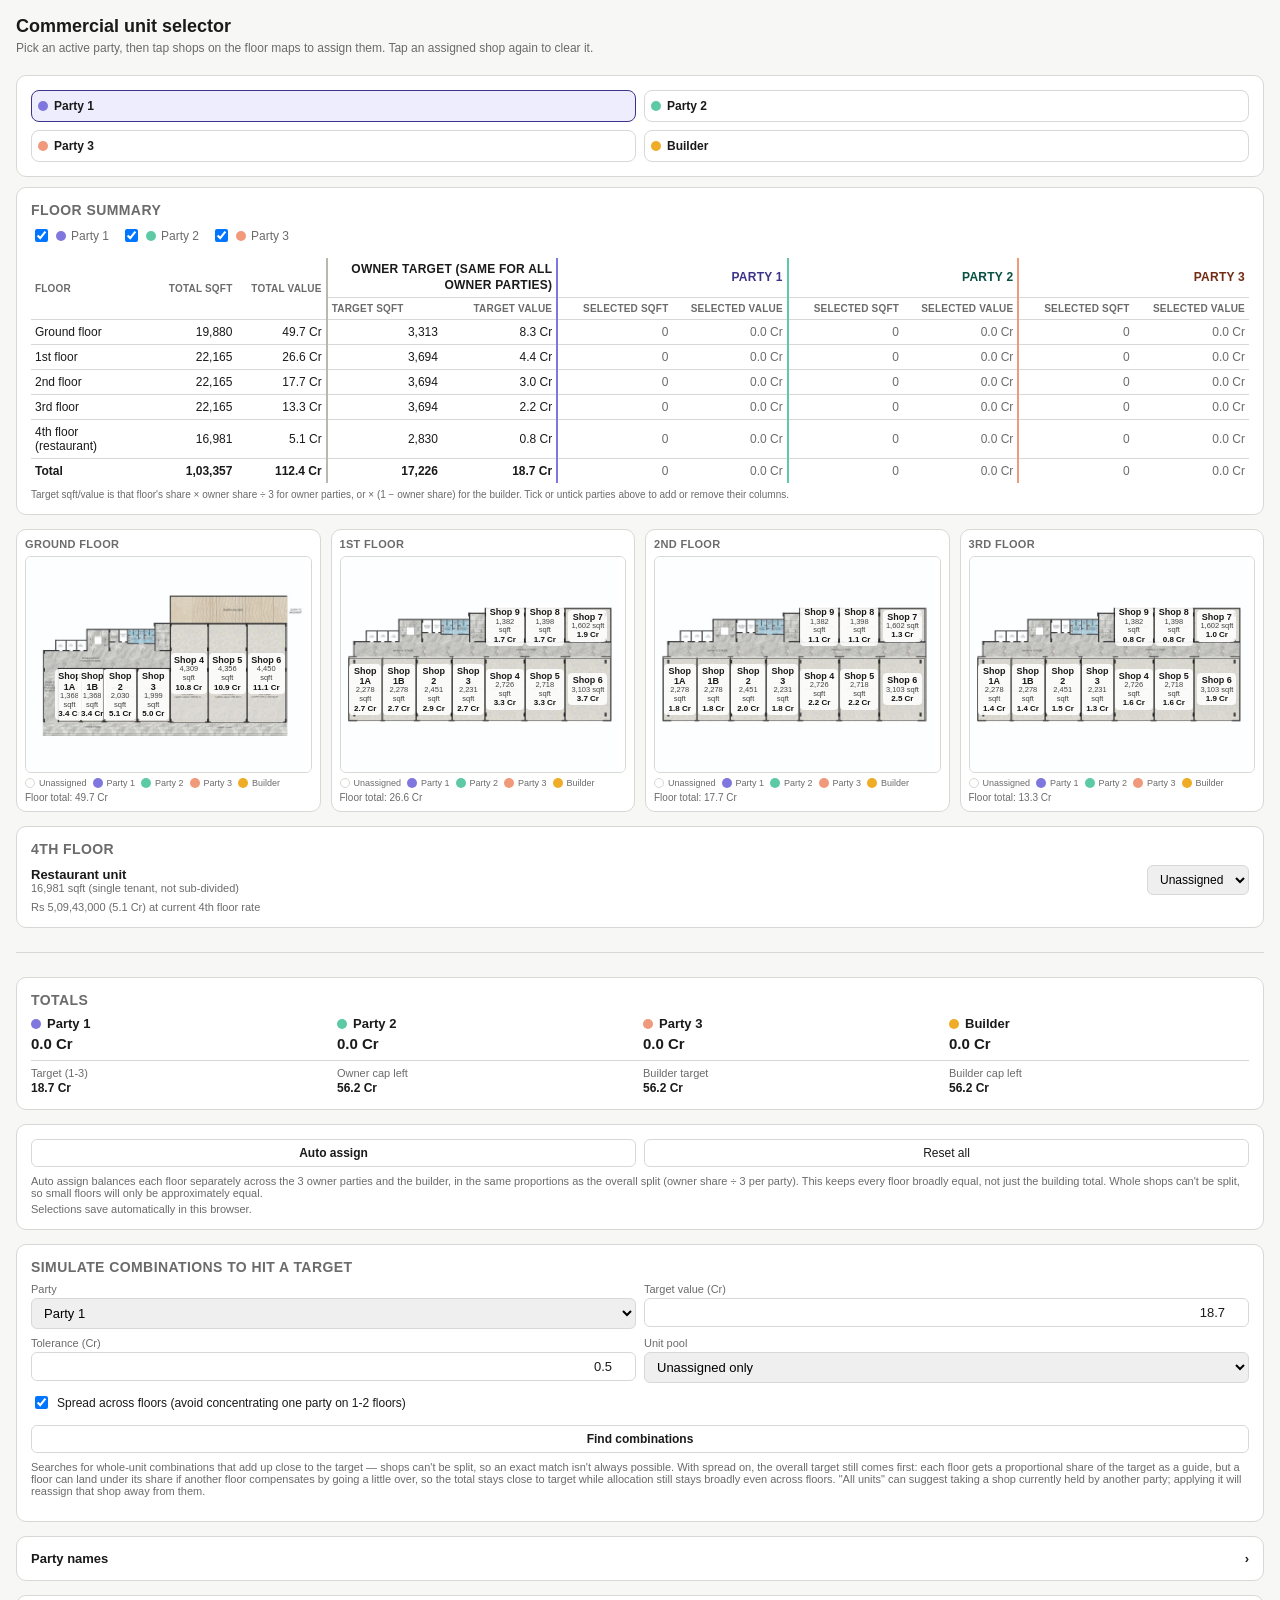
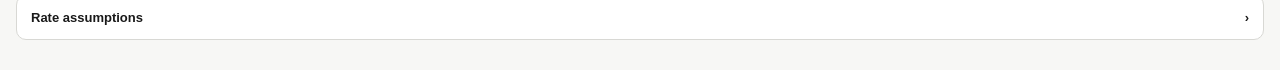
==== commit 1df1a574: "Update index.html Co-Authored-By: Claude Sonnet 5 <noreply@anthropic.com> Claude-Session: https://cl" ====
--- a/index.html
+++ b/index.html
@@ -227,14 +227,14 @@
       <label style="margin-top:8px;">Residential rate not shown here — commercial only</label>
       <div class="col2" style="margin-bottom:8px;">
         <div><label>Ground floor rate (Rs/sqft)</label><input type="number" id="rate-ground" value="25000" oninput="recalc()"></div>
-        <div><label>1st floor rate (Rs/sqft)</label><input type="number" id="rate-f1" value="25000" oninput="recalc()"></div>
+        <div><label>1st floor rate (Rs/sqft)</label><input type="number" id="rate-f1" value="12000" oninput="recalc()"></div>
       </div>
       <div class="col2" style="margin-bottom:8px;">
-        <div><label>2nd floor rate (Rs/sqft)</label><input type="number" id="rate-f2" value="18000" oninput="recalc()"></div>
-        <div><label>3rd floor rate (Rs/sqft)</label><input type="number" id="rate-f3" value="15000" oninput="recalc()"></div>
+        <div><label>2nd floor rate (Rs/sqft)</label><input type="number" id="rate-f2" value="8000" oninput="recalc()"></div>
+        <div><label>3rd floor rate (Rs/sqft)</label><input type="number" id="rate-f3" value="6000" oninput="recalc()"></div>
       </div>
       <div class="col2">
-        <div><label>4th floor / restaurant rate (Rs/sqft)</label><input type="number" id="rate-f4" value="12000" oninput="recalc()"></div>
+        <div><label>4th floor / restaurant rate (Rs/sqft)</label><input type="number" id="rate-f4" value="3000" oninput="recalc()"></div>
         <div><label>Owner share of commercial (%)</label><input type="number" id="owner-share" value="50" oninput="recalc()"></div>
       </div>
       <div class="col2" style="margin-top:8px;">
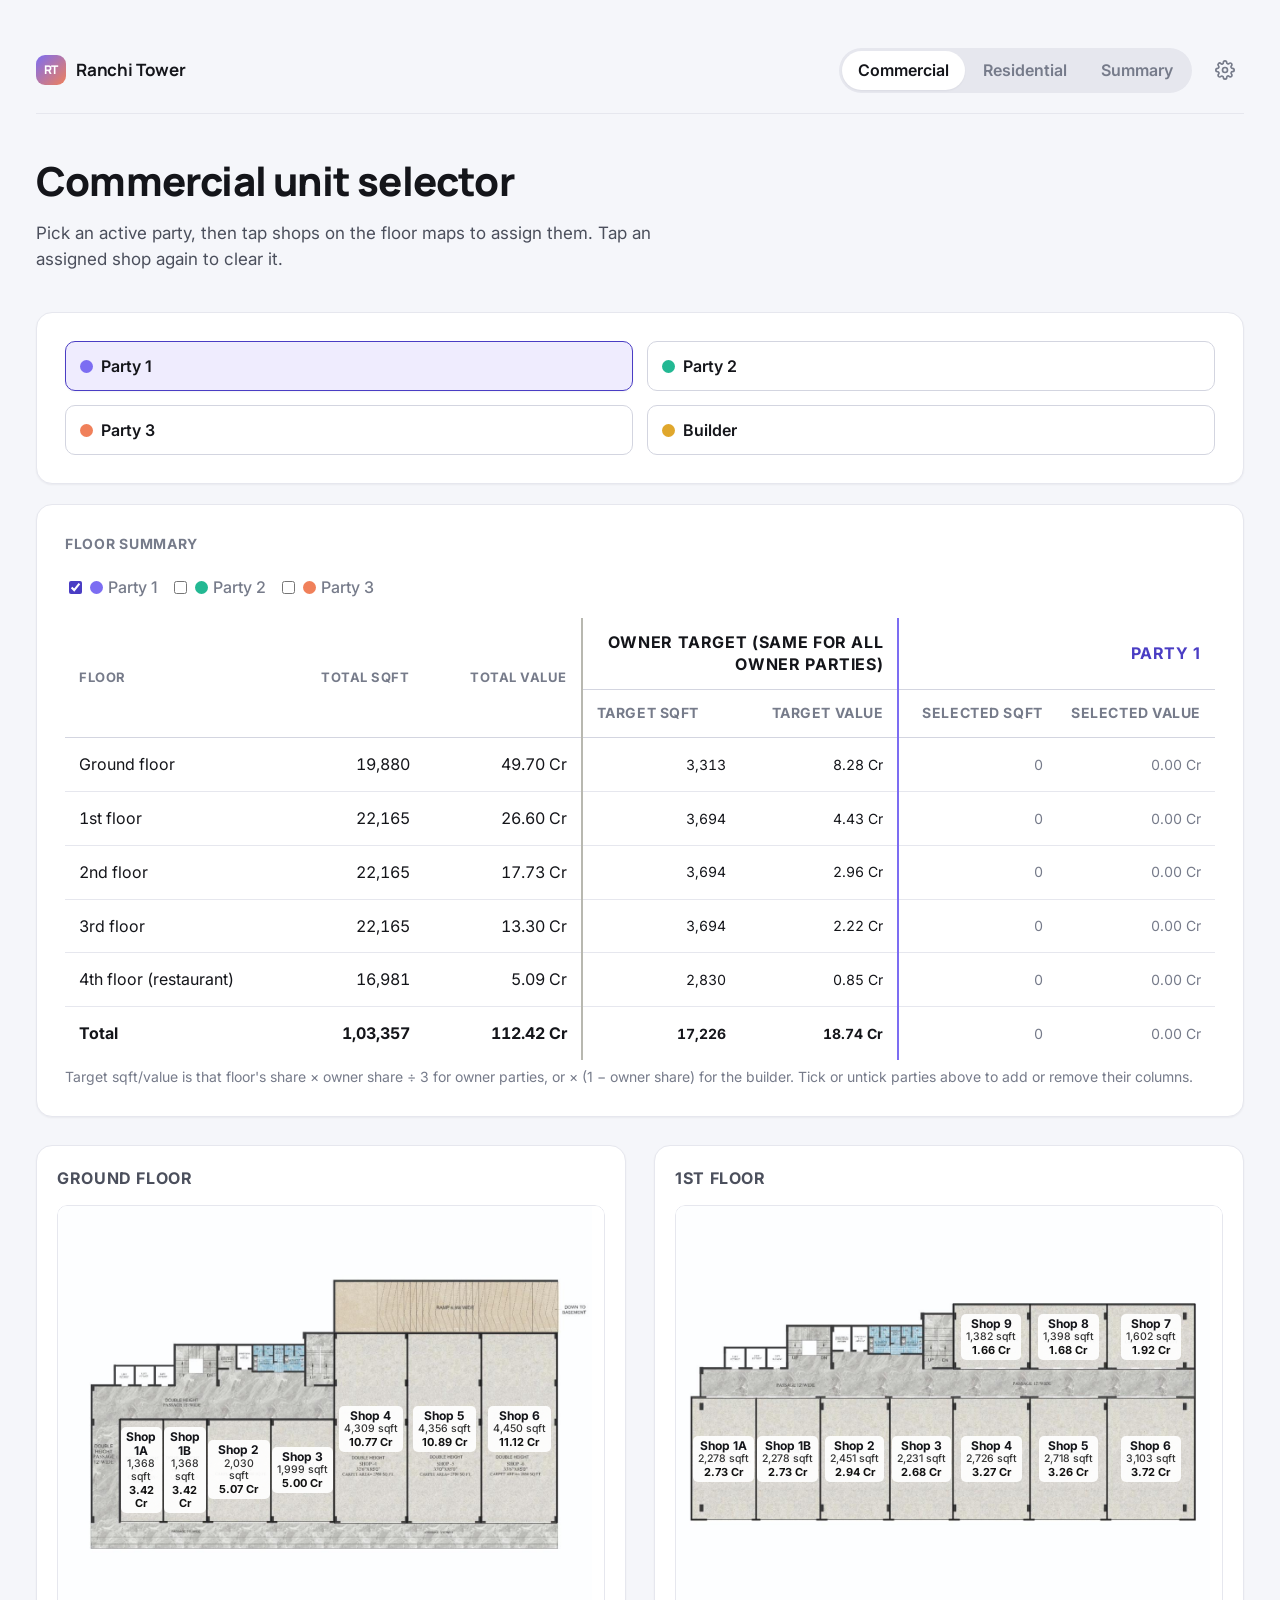
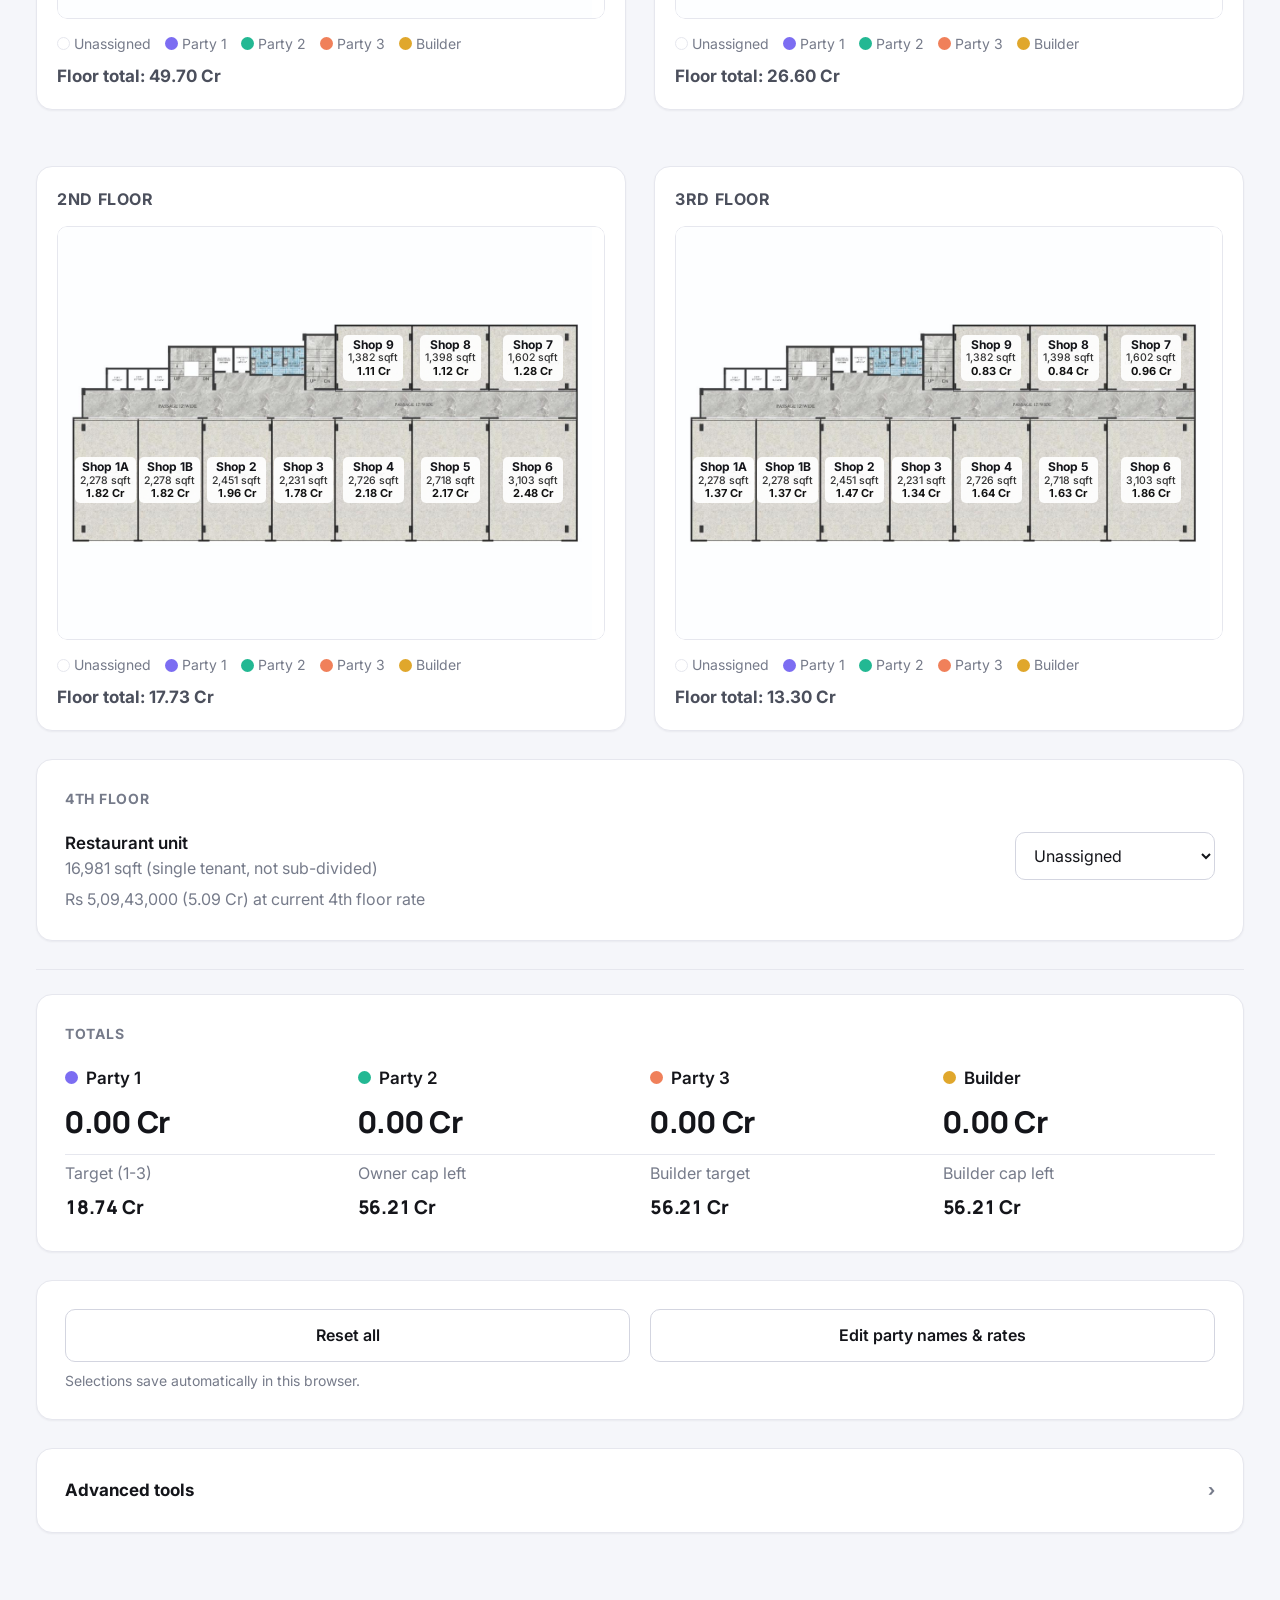
==== commit 9cf20471: "Add Residential, Summary, and Settings pages; shared design system - residential.html: floor-count b" ====
--- a/index.html
+++ b/index.html
@@ -4,109 +4,59 @@
 <meta charset="UTF-8">
 <meta name="viewport" content="width=device-width, initial-scale=1.0">
 <title>Commercial Unit Selector</title>
+<link rel="preconnect" href="https://fonts.googleapis.com">
+<link rel="preconnect" href="https://fonts.gstatic.com" crossorigin>
+<link href="https://fonts.googleapis.com/css2?family=Inter:wght@400;500;600;700&family=Manrope:wght@600;700;800&display=swap" rel="stylesheet">
+<link rel="stylesheet" href="styles.css">
+<script src="shared.js"></script>
 <style>
-  :root {
-    --p1: #7f77dd; --p1-dark: #3c3489; --p1-bg: #eeedfe;
-    --p2: #5dcaa5; --p2-dark: #085041; --p2-bg: #e1f5ee;
-    --p3: #f0997b; --p3-dark: #712b13; --p3-bg: #faece7;
-    --p4: #efac27; --p4-dark: #633806; --p4-bg: #faeeda;
-    --ink: #1a1a1a; --muted: #6b6b6b; --line: #d8d8d4; --bg: #f7f7f5; --card: #ffffff;
-  }
-  * { box-sizing: border-box; }
-  body { font-family: -apple-system, BlinkMacSystemFont, "Segoe UI", Arial, sans-serif; background: var(--bg); color: var(--ink); margin: 0; padding: 16px; }
-  h1 { font-size: 18px; font-weight: 600; margin: 0 0 4px; }
-  h2 { font-size: 14px; font-weight: 600; margin: 0 0 8px; color: var(--muted); text-transform: uppercase; letter-spacing: 0.03em; }
-  .sub { font-size: 12px; color: var(--muted); margin: 0 0 16px; }
-  .card { background: var(--card); border: 1px solid var(--line); border-radius: 10px; padding: 14px; margin-bottom: 14px; }
-  .row { display: flex; gap: 8px; }
-  .col3 { display: grid; grid-template-columns: repeat(3, minmax(0,1fr)); gap: 8px; }
-  .col4 { display: grid; grid-template-columns: repeat(2, minmax(0,1fr)); gap: 8px; }
-  .totals-grid { display: grid; grid-template-columns: repeat(4, minmax(0,1fr)); gap: 6px; }
-  .totals-subgrid { display: grid; grid-template-columns: repeat(4, minmax(0,1fr)); gap: 6px; }
-  @media (max-width: 520px) {
-    .totals-grid, .totals-subgrid { grid-template-columns: repeat(2, minmax(0,1fr)); }
-  }
-  .floors-grid { display: grid; grid-template-columns: repeat(auto-fit, minmax(230px, 1fr)); gap: 10px; }
-  .floor-card { padding: 8px; }
-  .floor-card h3 { font-size: 11px; font-weight: 700; margin: 0 0 6px; color: var(--muted); text-transform: uppercase; letter-spacing: 0.03em; }
-  .floor-card .legend { font-size: 9px; gap: 6px; margin-top: 5px; }
-  .floor-card .floor-total { font-size: 10px; margin-top: 4px; }
-  .sticky-header { position: sticky; top: 0; z-index: 20; background: var(--bg); padding-top: 4px; margin-bottom: 10px; }
-  table.summary-table { width: 100%; border-collapse: collapse; font-size: 12px; table-layout: fixed; }
-  table.summary-table th { text-align: right; font-weight: 600; color: var(--muted); font-size: 10px; text-transform: uppercase; letter-spacing: 0.02em; padding: 4px 4px; border-bottom: 1px solid var(--line); white-space: normal; line-height: 1.3; }
-  table.summary-table th:first-child, table.summary-table td:first-child { text-align: left; }
-  table.summary-table td { text-align: right; padding: 5px 4px; border-bottom: 1px solid var(--line); }
-  table.summary-table tr:last-child td { border-bottom: none; font-weight: 700; }
-  table.summary-table th:first-child, table.summary-table td:first-child {
-    position: sticky; left: 0; background: var(--card); z-index: 3;
-    box-shadow: 2px 0 4px -2px rgba(0,0,0,0.15);
-  }
-  table.summary-table td.dim { color: var(--muted); font-weight: 400 !important; }
-  table.summary-table .fs-group-head { font-size: 12px; font-weight: 700; color: var(--ink); }
-  .col2 { display: grid; grid-template-columns: repeat(2, minmax(0,1fr)); gap: 8px; }
-  label { font-size: 11px; color: var(--muted); display: block; margin-bottom: 3px; }
-  input[type=text], input[type=number] {
-    width: 100%; padding: 6px 8px; border: 1px solid var(--line); border-radius: 6px;
-    font-size: 13px; font-family: inherit; background: #fff; color: var(--ink);
-  }
-  input[type=number] { text-align: right; }
-  .party-chip { display: flex; align-items: center; gap: 6px; font-size: 13px; font-weight: 600; margin-bottom: 4px; }
-  .dot { width: 10px; height: 10px; border-radius: 50%; flex-shrink: 0; }
-  .p1dot { background: var(--p1); } .p2dot { background: var(--p2); } .p3dot { background: var(--p3); } .p4dot { background: var(--p4); }
-  .stat-value { font-size: 15px; font-weight: 700; margin: 2px 0 0; white-space: nowrap; }
-  .stat-sub { font-size: 11px; color: var(--muted); }
-  .over { color: #b91c1c !important; }
-  .toggle-btn { font-size: 12px; padding: 6px 10px; border: 1px solid var(--line); border-radius: 6px; background: #fff; cursor: pointer; color: var(--ink); }
-  .floor-wrap { position: relative; width: 100%; border-radius: 6px; overflow: hidden; border: 1px solid var(--line); }
-  .floor-wrap img { display: block; width: 100%; height: auto; }
-  .shopbox {
-    position: absolute; border: 1.5px solid rgba(0,0,0,0.35); cursor: pointer;
-    display: flex; align-items: center; justify-content: center; text-align: center;
-    transition: background 0.15s ease;
-  }
-  .shopbox .label-wrap { padding: 2px 3px; border-radius: 4px; background: rgba(255,255,255,0.88); line-height: 1.15; text-align: center; }
-  .shopbox .shop-name { display: block; font-size: 9px; font-weight: 700; }
-  .shopbox .shop-sqft { display: block; font-size: 7.5px; font-weight: 500; color: #444; }
-  .shopbox .shop-value { display: block; font-size: 8px; font-weight: 700; color: #111; }
-  .legend { display: flex; gap: 12px; flex-wrap: wrap; font-size: 11px; color: var(--muted); margin-top: 8px; }
-  .legend-item { display: flex; align-items: center; gap: 4px; }
-  .floor-total { font-size: 12px; color: var(--muted); margin-top: 6px; }
-  details summary { cursor: pointer; font-size: 13px; font-weight: 600; color: var(--ink); list-style: none; display:flex; align-items:center; justify-content:space-between; }
-  details summary::-webkit-details-marker { display: none; }
-  details summary .chev { transition: transform 0.15s ease; }
-  details[open] summary .chev { transform: rotate(90deg); }
-  .painter-btn {
-    display: flex; align-items: center; gap: 6px; font-size: 12px; font-weight: 600;
-    padding: 8px 6px; border: 1.5px solid var(--line); border-radius: 8px; background: #fff;
-    cursor: pointer; color: var(--ink);
-  }
-  .painter-btn.active { border-color: var(--active-color, #1a1a1a); background: var(--active-bg, #f0f0f0); }
+  /* Page-specific: painter buttons want a 2-up grid (large touch targets), not the shared 4-up .col4 */
+  .painter-grid { display: grid; grid-template-columns: repeat(2, minmax(0,1fr)); gap: var(--space-3); }
 </style>
 </head>
 <body>
 
-<h1>Commercial unit selector</h1>
-<p class="sub">Pick an active party, then tap shops on the floor maps to assign them. Tap an assigned shop again to clear it.</p>
+<div class="topbar">
+  <a class="brand" href="index.html">
+    <span class="brand-mark">RT</span>
+    <span class="brand-name">Ranchi Tower</span>
+  </a>
+  <div class="topbar-right">
+    <nav class="tab-nav" aria-label="Sections">
+      <a class="tab-link is-active" href="index.html">Commercial</a>
+      <a class="tab-link" href="residential.html">Residential</a>
+      <a class="tab-link" href="summary.html">Summary</a>
+    </nav>
+    <a class="settings-link" href="settings.html" aria-label="Settings">
+      <svg viewBox="0 0 24 24" fill="none" stroke="currentColor" stroke-width="2" stroke-linecap="round" stroke-linejoin="round"><circle cx="12" cy="12" r="3"></circle><path d="M19.4 15a1.65 1.65 0 0 0 .33 1.82l.06.06a2 2 0 1 1-2.83 2.83l-.06-.06a1.65 1.65 0 0 0-1.82-.33 1.65 1.65 0 0 0-1 1.51V21a2 2 0 0 1-4 0v-.09A1.65 1.65 0 0 0 9 19.4a1.65 1.65 0 0 0-1.82.33l-.06.06a2 2 0 1 1-2.83-2.83l.06-.06a1.65 1.65 0 0 0 .33-1.82 1.65 1.65 0 0 0-1.51-1H3a2 2 0 0 1 0-4h.09A1.65 1.65 0 0 0 4.6 9a1.65 1.65 0 0 0-.33-1.82l-.06-.06a2 2 0 1 1 2.83-2.83l.06.06a1.65 1.65 0 0 0 1.82.33H9a1.65 1.65 0 0 0 1-1.51V3a2 2 0 0 1 4 0v.09a1.65 1.65 0 0 0 1 1.51 1.65 1.65 0 0 0 1.82-.33l.06-.06a2 2 0 1 1 2.83 2.83l-.06.06a1.65 1.65 0 0 0-.33 1.82V9a1.65 1.65 0 0 0 1.51 1H21a2 2 0 0 1 0 4h-.09a1.65 1.65 0 0 0-1.51 1z"></path></svg>
+    </a>
+  </div>
+</div>
+
+<header class="page-head">
+  <h1>Commercial unit selector</h1>
+  <p class="page-sub">Pick an active party, then tap shops on the floor maps to assign them. Tap an assigned shop again to clear it.</p>
+</header>
 
 <div class="sticky-header">
   <div class="card" id="painter-card" style="margin-bottom: 0;">
-    <div class="col4" id="painter-buttons"></div>
+    <div class="painter-grid" id="painter-buttons"></div>
   </div>
 </div>
 
 <div class="card">
   <h2>Floor summary</h2>
   <div style="display:flex; flex-wrap:wrap; gap:12px; margin-bottom:10px;">
-    <label style="display:flex; align-items:center; gap:5px; font-size:12px; cursor:pointer;">
+    <label style="display:flex; align-items:center; gap:5px; font-size:16px; cursor:pointer;">
       <input type="checkbox" class="fs-party-toggle" value="1" checked onchange="onFsPartyToggle()" style="width:auto;">
       <span class="dot p1dot"></span><span class="fs-party-toggle-label" data-p="1">Party 1</span>
     </label>
-    <label style="display:flex; align-items:center; gap:5px; font-size:12px; cursor:pointer;">
-      <input type="checkbox" class="fs-party-toggle" value="2" checked onchange="onFsPartyToggle()" style="width:auto;">
+    <label style="display:flex; align-items:center; gap:5px; font-size:16px; cursor:pointer;">
+      <input type="checkbox" class="fs-party-toggle" value="2" onchange="onFsPartyToggle()" style="width:auto;">
       <span class="dot p2dot"></span><span class="fs-party-toggle-label" data-p="2">Party 2</span>
     </label>
-    <label style="display:flex; align-items:center; gap:5px; font-size:12px; cursor:pointer;">
-      <input type="checkbox" class="fs-party-toggle" value="3" checked onchange="onFsPartyToggle()" style="width:auto;">
+    <label style="display:flex; align-items:center; gap:5px; font-size:16px; cursor:pointer;">
+      <input type="checkbox" class="fs-party-toggle" value="3" onchange="onFsPartyToggle()" style="width:auto;">
       <span class="dot p3dot"></span><span class="fs-party-toggle-label" data-p="3">Party 3</span>
     </label>
   </div>
@@ -117,7 +67,7 @@
       <tbody id="floor-summary-body"></tbody>
     </table>
   </div>
-  <p style="font-size:10px; color: var(--muted); margin: 6px 0 0;">Target sqft/value is that floor's share × owner share ÷ 3 for owner parties, or × (1 − owner share) for the builder. Tick or untick parties above to add or remove their columns.</p>
+  <p style="font-size:14px; color: var(--muted); margin: 6px 0 0;">Target sqft/value is that floor's share × owner share ÷ 3 for owner parties, or × (1 − owner share) for the builder. Tick or untick parties above to add or remove their columns.</p>
 </div>
 
 <div id="floors" class="floors-grid"></div>
@@ -126,10 +76,10 @@
   <h2>4th floor</h2>
   <div style="display:flex; justify-content:space-between; align-items:center;">
     <div>
-      <div style="font-weight:600; font-size:13px;">Restaurant unit</div>
+      <div style="font-weight:600; font-size:17px;">Restaurant unit</div>
       <div class="stat-sub">16,981 sqft (single tenant, not sub-divided)</div>
     </div>
-    <select id="restaurant-party" onchange="recalc()" style="padding:6px 8px; border:1px solid var(--line); border-radius:6px; font-size:12px;">
+    <select id="restaurant-party" onchange="recalc()" style="width:auto; min-width:200px; padding:12px 14px; border:1.5px solid var(--line-strong); border-radius:10px; font-size:16px;">
       <option value="0">Unassigned</option>
       <option value="1" id="opt-1">Party 1</option>
       <option value="2" id="opt-2">Party 2</option>
@@ -163,93 +113,64 @@
     </div>
   </div>
   <div style="border-top:1px solid var(--line); margin-top:8px; padding-top:6px;" class="totals-subgrid">
-    <div><div class="stat-sub">Target (1-3)</div><div class="stat-value" id="target" style="font-size:12px;">Rs 0</div></div>
-    <div><div class="stat-sub">Owner cap left</div><div class="stat-value" id="cap" style="font-size:12px;">Rs 0</div></div>
-    <div><div class="stat-sub">Builder target</div><div class="stat-value" id="builder-target" style="font-size:12px;">Rs 0</div></div>
-    <div><div class="stat-sub">Builder cap left</div><div class="stat-value" id="builder-cap" style="font-size:12px;">Rs 0</div></div>
+    <div><div class="stat-sub">Target (1-3)</div><div class="stat-value" id="target" style="font-size:1.1875rem;">Rs 0</div></div>
+    <div><div class="stat-sub">Owner cap left</div><div class="stat-value" id="cap" style="font-size:1.1875rem;">Rs 0</div></div>
+    <div><div class="stat-sub">Builder target</div><div class="stat-value" id="builder-target" style="font-size:1.1875rem;">Rs 0</div></div>
+    <div><div class="stat-sub">Builder cap left</div><div class="stat-value" id="builder-cap" style="font-size:1.1875rem;">Rs 0</div></div>
   </div>
 </div>
 
 <div class="card">
   <div class="col2">
-    <button class="toggle-btn" onclick="autoAssign()" style="font-weight:600;">Auto assign</button>
     <button class="toggle-btn" onclick="resetAll()">Reset all</button>
+    <a class="toggle-btn" href="settings.html" style="text-decoration:none; text-align:center; display:flex; align-items:center; justify-content:center;">Edit party names &amp; rates</a>
   </div>
-  <p style="font-size:11px; color: var(--muted); margin: 8px 0 0;">Auto assign balances each floor separately across the 3 owner parties and the builder, in the same proportions as the overall split (owner share ÷ 3 per party). This keeps every floor broadly equal, not just the building total. Whole shops can't be split, so small floors will only be approximately equal.</p>
-  <p style="font-size:11px; color: var(--muted); margin: 4px 0 0;" id="storage-note">Selections save automatically in this browser.</p>
+  <p style="font-size:14px; color: var(--muted); margin: 8px 0 0;" id="storage-note">Selections save automatically in this browser.</p>
 </div>
 
-<div class="card">
-  <h2>Simulate combinations to hit a target</h2>
-  <div class="col4">
-    <div><label>Party</label>
-      <select id="sim-party" onchange="onSimPartyChange()" style="width:100%; padding:6px 8px; border:1px solid var(--line); border-radius:6px; font-size:13px;">
-        <option value="1" id="sim-opt-1">Party 1</option>
-        <option value="2" id="sim-opt-2">Party 2</option>
-        <option value="3" id="sim-opt-3">Party 3</option>
-        <option value="4" id="sim-opt-4">Builder</option>
-      </select>
-    </div>
-    <div><label>Target value (Cr)</label><input type="number" id="sim-target" step="0.1"></div>
-    <div><label>Tolerance (Cr)</label><input type="number" id="sim-tolerance" value="0.5" step="0.1"></div>
-    <div><label>Unit pool</label>
-      <select id="sim-scope" style="width:100%; padding:6px 8px; border:1px solid var(--line); border-radius:6px; font-size:13px;">
-        <option value="unassigned">Unassigned only</option>
-        <option value="all">All units (may reassign)</option>
-      </select>
-    </div>
-  </div>
-  <label style="display:flex; align-items:center; gap:6px; margin-top:10px; font-size:12px; color: var(--ink); cursor:pointer;">
-    <input type="checkbox" id="sim-spread" checked style="width:auto;">
-    Spread across floors (avoid concentrating one party on 1-2 floors)
-  </label>
-  <button class="toggle-btn" style="margin-top:10px; width:100%; font-weight:600;" onclick="runSimulation()">Find combinations</button>
-  <p style="font-size:11px; color: var(--muted); margin: 8px 0 0;">Searches for whole-unit combinations that add up close to the target — shops can't be split, so an exact match isn't always possible. With spread on, the overall target still comes first: each floor gets a proportional share of the target as a guide, but a floor can land under its share if another floor compensates by going a little over, so the total stays close to target while allocation still stays broadly even across floors. "All units" can suggest taking a shop currently held by another party; applying it will reassign that shop away from them.</p>
-  <div id="sim-results" style="margin-top:10px;"></div>
-</div>
-
-<div class="card">
-  <details>
-    <summary><span>Party names</span><span class="chev">&#8250;</span></summary>
-    <div class="col4" style="margin-top:12px;">
-      <div><label>Party 1</label><input type="text" id="name-1" value="Party 1" oninput="onNameChange()"></div>
-      <div><label>Party 2</label><input type="text" id="name-2" value="Party 2" oninput="onNameChange()"></div>
-      <div><label>Party 3</label><input type="text" id="name-3" value="Party 3" oninput="onNameChange()"></div>
-      <div><label>Party 4</label><input type="text" id="name-4" value="Builder" oninput="onNameChange()"></div>
-    </div>
-  </details>
-</div>
-
-<div class="card">
-  <details>
-    <summary><span>Rate assumptions</span><span class="chev">&#8250;</span></summary>
-    <div style="margin-top:12px;">
-      <label style="margin-top:8px;">Residential rate not shown here — commercial only</label>
-      <div class="col2" style="margin-bottom:8px;">
-        <div><label>Ground floor rate (Rs/sqft)</label><input type="number" id="rate-ground" value="25000" oninput="recalc()"></div>
-        <div><label>1st floor rate (Rs/sqft)</label><input type="number" id="rate-f1" value="12000" oninput="recalc()"></div>
+<details class="card">
+  <summary><span>Advanced tools</span><span class="chev">&#8250;</span></summary>
+  <div style="margin-top:16px;">
+    <button class="toggle-btn" style="width:100%; font-weight:600;" onclick="autoAssign()">Auto assign</button>
+    <p style="font-size:14px; color: var(--muted); margin: 8px 0 0;">Auto assign balances each floor separately across the 3 owner parties and the builder, in the same proportions as the overall split (owner share ÷ 3 per party). This keeps every floor broadly equal, not just the building total. Whole shops can't be split, so small floors will only be approximately equal.</p>
+
+    <hr style="border:none; border-top:1px solid var(--line); margin: var(--space-5) 0;">
+
+    <h2>Simulate combinations to hit a target</h2>
+    <div class="col4">
+      <div><label>Party</label>
+        <select id="sim-party" onchange="onSimPartyChange()" style="width:100%; padding:12px 14px; border:1.5px solid var(--line-strong); border-radius:10px; font-size:17px;">
+          <option value="1" id="sim-opt-1">Party 1</option>
+          <option value="2" id="sim-opt-2">Party 2</option>
+          <option value="3" id="sim-opt-3">Party 3</option>
+          <option value="4" id="sim-opt-4">Builder</option>
+        </select>
       </div>
-      <div class="col2" style="margin-bottom:8px;">
-        <div><label>2nd floor rate (Rs/sqft)</label><input type="number" id="rate-f2" value="8000" oninput="recalc()"></div>
-        <div><label>3rd floor rate (Rs/sqft)</label><input type="number" id="rate-f3" value="6000" oninput="recalc()"></div>
-      </div>
-      <div class="col2">
-        <div><label>4th floor / restaurant rate (Rs/sqft)</label><input type="number" id="rate-f4" value="3000" oninput="recalc()"></div>
-        <div><label>Owner share of commercial (%)</label><input type="number" id="owner-share" value="50" oninput="recalc()"></div>
-      </div>
-      <div class="col2" style="margin-top:8px;">
-        <div><label>Ground floor loading factor (carpet to sellable)</label><input type="number" step="0.0001" id="loading-ground" value="1.5614" oninput="recalc()"></div>
-        <div><label>Upper floor loading factor (carpet to sellable)</label><input type="number" step="0.0001" id="loading-upper" value="1.5709" oninput="recalc()"></div>
+      <div><label>Target value (Cr)</label><input type="number" id="sim-target" step="0.1"></div>
+      <div><label>Tolerance (Cr)</label><input type="number" id="sim-tolerance" value="0.5" step="0.1"></div>
+      <div><label>Unit pool</label>
+        <select id="sim-scope" style="width:100%; padding:12px 14px; border:1.5px solid var(--line-strong); border-radius:10px; font-size:17px;">
+          <option value="unassigned">Unassigned only</option>
+          <option value="all">All units (may reassign)</option>
+        </select>
       </div>
     </div>
-  </details>
-</div>
+    <label style="display:flex; align-items:center; gap:6px; margin-top:10px; font-size:16px; color: var(--ink); cursor:pointer;">
+      <input type="checkbox" id="sim-spread" checked style="width:auto;">
+      Spread across floors (avoid concentrating one party on 1-2 floors)
+    </label>
+    <button class="toggle-btn" style="margin-top:10px; width:100%; font-weight:600;" onclick="runSimulation()">Find combinations</button>
+    <p style="font-size:14px; color: var(--muted); margin: 8px 0 0;">Searches for whole-unit combinations that add up close to the target — shops can't be split, so an exact match isn't always possible. With spread on, the overall target still comes first: each floor gets a proportional share of the target as a guide, but a floor can land under its share if another floor compensates by going a little over, so the total stays close to target while allocation still stays broadly even across floors. "All units" can suggest taking a shop currently held by another party; applying it will reassign that shop away from them.</p>
+    <div id="sim-results" style="margin-top:10px;"></div>
+  </div>
+</details>
 
 <script>
 
-const floors = [{"key": "ground", "label": "Ground floor", "img": "ground", "loadingKey": "groundLoading", "rateKey": "ground", "boxes": [{"name": "1A", "carpet": 876, "left": 11.27, "top": 51.47, "width": 8.02, "height": 25.21}, {"name": "1B", "carpet": 876, "left": 19.29, "top": 51.47, "width": 7.93, "height": 25.21}, {"name": "2", "carpet": 1300, "left": 27.22, "top": 51.47, "width": 11.75, "height": 25.21}, {"name": "3", "carpet": 1280, "left": 38.97, "top": 51.47, "width": 11.59, "height": 25.21}, {"name": "4", "carpet": 2760, "left": 50.56, "top": 30.99, "width": 13.41, "height": 46.22}, {"name": "5", "carpet": 2790, "left": 63.97, "top": 30.99, "width": 13.57, "height": 46.22}, {"name": "6", "carpet": 2850, "left": 77.54, "top": 30.99, "width": 13.81, "height": 46.22}]}, {"key": "f1", "label": "1st floor", "img": "upper", "loadingKey": "upperLoading", "rateKey": "f1", "boxes": [{"name": "1A", "carpet": 1450, "left": 2.78, "top": 46.74, "width": 11.83, "height": 29.41}, {"name": "1B", "carpet": 1450, "left": 14.6, "top": 46.74, "width": 11.83, "height": 29.41}, {"name": "2", "carpet": 1560, "left": 26.43, "top": 46.74, "width": 12.7, "height": 29.41}, {"name": "3", "carpet": 1420, "left": 39.13, "top": 46.74, "width": 11.59, "height": 29.41}, {"name": "4", "carpet": 1735, "left": 50.71, "top": 46.74, "width": 14.05, "height": 29.41}, {"name": "5", "carpet": 1730, "left": 64.76, "top": 46.74, "width": 14.13, "height": 29.41}, {"name": "6", "carpet": 1975, "left": 78.89, "top": 46.74, "width": 16.11, "height": 29.41}, {"name": "9", "carpet": 880, "left": 50.79, "top": 23.74, "width": 13.97, "height": 16.18}, {"name": "8", "carpet": 890, "left": 64.76, "top": 23.74, "width": 14.13, "height": 16.18}, {"name": "7", "carpet": 1020, "left": 78.89, "top": 23.74, "width": 16.11, "height": 16.18}]}, {"key": "f2", "label": "2nd floor", "img": "upper", "loadingKey": "upperLoading", "rateKey": "f2", "boxes": [{"name": "1A", "carpet": 1450, "left": 2.78, "top": 46.74, "width": 11.83, "height": 29.41}, {"name": "1B", "carpet": 1450, "left": 14.6, "top": 46.74, "width": 11.83, "height": 29.41}, {"name": "2", "carpet": 1560, "left": 26.43, "top": 46.74, "width": 12.7, "height": 29.41}, {"name": "3", "carpet": 1420, "left": 39.13, "top": 46.74, "width": 11.59, "height": 29.41}, {"name": "4", "carpet": 1735, "left": 50.71, "top": 46.74, "width": 14.05, "height": 29.41}, {"name": "5", "carpet": 1730, "left": 64.76, "top": 46.74, "width": 14.13, "height": 29.41}, {"name": "6", "carpet": 1975, "left": 78.89, "top": 46.74, "width": 16.11, "height": 29.41}, {"name": "9", "carpet": 880, "left": 50.79, "top": 23.74, "width": 13.97, "height": 16.18}, {"name": "8", "carpet": 890, "left": 64.76, "top": 23.74, "width": 14.13, "height": 16.18}, {"name": "7", "carpet": 1020, "left": 78.89, "top": 23.74, "width": 16.11, "height": 16.18}]}, {"key": "f3", "label": "3rd floor", "img": "upper", "loadingKey": "upperLoading", "rateKey": "f3", "boxes": [{"name": "1A", "carpet": 1450, "left": 2.78, "top": 46.74, "width": 11.83, "height": 29.41}, {"name": "1B", "carpet": 1450, "left": 14.6, "top": 46.74, "width": 11.83, "height": 29.41}, {"name": "2", "carpet": 1560, "left": 26.43, "top": 46.74, "width": 12.7, "height": 29.41}, {"name": "3", "carpet": 1420, "left": 39.13, "top": 46.74, "width": 11.59, "height": 29.41}, {"name": "4", "carpet": 1735, "left": 50.71, "top": 46.74, "width": 14.05, "height": 29.41}, {"name": "5", "carpet": 1730, "left": 64.76, "top": 46.74, "width": 14.13, "height": 29.41}, {"name": "6", "carpet": 1975, "left": 78.89, "top": 46.74, "width": 16.11, "height": 29.41}, {"name": "9", "carpet": 880, "left": 50.79, "top": 23.74, "width": 13.97, "height": 16.18}, {"name": "8", "carpet": 890, "left": 64.76, "top": 23.74, "width": 14.13, "height": 16.18}, {"name": "7", "carpet": 1020, "left": 78.89, "top": 23.74, "width": 16.11, "height": 16.18}]}];
+const floors = COMMERCIAL_FLOORS; // from shared.js
 let shopState = {};
 let activePainter = 1;
+let settings = loadSettings(); // from shared.js
 floors.forEach(fl => {
   fl.boxes.forEach(b => {
     shopState[fl.key + "-" + b.name] = 0;
@@ -261,25 +182,18 @@
   upper: "[data-uri]"
 };
 
-function fmt(n) {
-  n = Math.round(n);
-  return "Rs " + n.toLocaleString("en-IN");
-}
-
-function fmtCr(n) {
-  return (n / 1e7).toFixed(1) + " Cr";
-}
+// fmtRs(n), fmtCr(n) come from shared.js
 
 function getRates() {
   return {
-    ground: parseFloat(document.getElementById("rate-ground").value) || 0,
-    f1: parseFloat(document.getElementById("rate-f1").value) || 0,
-    f2: parseFloat(document.getElementById("rate-f2").value) || 0,
-    f3: parseFloat(document.getElementById("rate-f3").value) || 0,
-    f4: parseFloat(document.getElementById("rate-f4").value) || 0,
-    groundLoading: parseFloat(document.getElementById("loading-ground").value) || 0,
-    upperLoading: parseFloat(document.getElementById("loading-upper").value) || 0,
-    ownerShare: (parseFloat(document.getElementById("owner-share").value) || 0) / 100
+    ground: parseFloat(settings.commercial.ground) || 0,
+    f1: parseFloat(settings.commercial.f1) || 0,
+    f2: parseFloat(settings.commercial.f2) || 0,
+    f3: parseFloat(settings.commercial.f3) || 0,
+    f4: parseFloat(settings.commercial.f4) || 0,
+    groundLoading: parseFloat(settings.commercial.loadingGround) || 0,
+    upperLoading: parseFloat(settings.commercial.loadingUpper) || 0,
+    ownerShare: (parseFloat(settings.commercial.ownerShare) || 0) / 100
   };
 }
 
@@ -318,7 +232,10 @@
       wrap.appendChild(box);
     });
 
-    card.appendChild(wrap);
+    const scroll = document.createElement("div");
+    scroll.className = "floor-scroll";
+    scroll.appendChild(wrap);
+    card.appendChild(scroll);
 
     const legend = document.createElement("div");
     legend.className = "legend";
@@ -339,7 +256,7 @@
   });
 }
 
-let fsSelectedParties = [1, 2, 3];
+let fsSelectedParties = [1];
 
 function buildFloorSummary() {
   const thead = document.getElementById("floor-summary-thead");
@@ -354,18 +271,18 @@
     col.style.width = width + "px";
     colgroup.appendChild(col);
   }
-  addCol(92);  // Floor
-  addCol(72);  // Total sqft
-  addCol(72);  // Total value
+  addCol(130); // Floor
+  addCol(92);  // Total sqft
+  addCol(98);  // Total value
 
   const ownerParties = fsSelectedParties.filter(p => p !== 4);
   const builderSelected = fsSelectedParties.includes(4);
-  const groupBorder = {owner: "#b8b8b0", 1: "#7f77dd", 2: "#5dcaa5", 3: "#f0997b", 4: "#efac27"};
-  const groupTextColor = {1: "#3c3489", 2: "#085041", 3: "#712b13", 4: "#633806"};
-
-  if (ownerParties.length > 0) { addCol(92); addCol(92); }
-  ownerParties.forEach(() => { addCol(92); addCol(92); });
-  if (builderSelected) { addCol(92); addCol(92); addCol(92); addCol(92); }
+  const groupBorder = {owner: "#b8b8b0", 1: PARTY_COLORS[1].fill, 2: PARTY_COLORS[2].fill, 3: PARTY_COLORS[3].fill, 4: PARTY_COLORS[4].fill};
+  const groupTextColor = {1: PARTY_COLORS[1].dark, 2: PARTY_COLORS[2].dark, 3: PARTY_COLORS[3].dark, 4: PARTY_COLORS[4].dark};
+
+  if (ownerParties.length > 0) { addCol(98); addCol(98); }
+  ownerParties.forEach(() => { addCol(98); addCol(98); });
+  if (builderSelected) { addCol(98); addCol(98); addCol(98); addCol(98); }
 
   const row1 = document.createElement("tr");
   row1.innerHTML = '<th rowspan="2">Floor</th><th rowspan="2">Total sqft</th><th rowspan="2">Total value</th>';
@@ -462,18 +379,11 @@
   recalc();
 }
 
-const PARTY_FILL_COLOR = {1: "#7f77dd", 2: "#5dcaa5", 3: "#f0997b", 4: "#efac27"};
-
 function buildPainter() {
-  const names = {
-    1: document.getElementById("name-1").value || "Party 1",
-    2: document.getElementById("name-2").value || "Party 2",
-    3: document.getElementById("name-3").value || "Party 3",
-    4: document.getElementById("name-4").value || "Builder"
-  };
+  const names = settings.names;
   const dotClass = {1: "p1dot", 2: "p2dot", 3: "p3dot", 4: "p4dot"};
-  const activeColor = {1: "#3c3489", 2: "#085041", 3: "#712b13", 4: "#633806"};
-  const activeBg = {1: "#eeedfe", 2: "#e1f5ee", 3: "#faece7", 4: "#faeeda"};
+  const activeColor = {1: PARTY_COLORS[1].dark, 2: PARTY_COLORS[2].dark, 3: PARTY_COLORS[3].dark, 4: PARTY_COLORS[4].dark};
+  const activeBg = {1: PARTY_COLORS[1].bg, 2: PARTY_COLORS[2].bg, 3: PARTY_COLORS[3].bg, 4: PARTY_COLORS[4].bg};
   const wrap = document.getElementById("painter-buttons");
   wrap.innerHTML = "";
   [1, 2, 3, 4].forEach(p => {
@@ -492,10 +402,7 @@
 }
 
 function onNameChange() {
-  const n1 = document.getElementById("name-1").value || "Party 1";
-  const n2 = document.getElementById("name-2").value || "Party 2";
-  const n3 = document.getElementById("name-3").value || "Party 3";
-  const n4 = document.getElementById("name-4").value || "Builder";
+  const n1 = settings.names[1], n2 = settings.names[2], n3 = settings.names[3], n4 = settings.names[4];
   document.getElementById("label-1").textContent = n1;
   document.getElementById("label-2").textContent = n2;
   document.getElementById("label-3").textContent = n3;
@@ -839,7 +746,7 @@
   const wrap = document.getElementById("sim-results");
   wrap.innerHTML = "";
   if (!candidates.length) {
-    wrap.innerHTML = '<p style="font-size:12px; color: var(--muted);">No combinations found in this pool.</p>';
+    wrap.innerHTML = '<p style="font-size:16px; color: var(--muted);">No combinations found in this pool.</p>';
     return;
   }
   candidates.forEach((combo, i) => {
@@ -854,16 +761,16 @@
     const fmtSqft = n => Math.round(n).toLocaleString("en-IN");
     card.innerHTML =
       '<div style="display:flex; justify-content:space-between; align-items:center; margin-bottom:4px;">' +
-      '<span style="font-size:12px; font-weight:700;">Option ' + (i + 1) + ' — ' + fmtCr(sum) + '</span>' +
-      '<span style="font-size:11px; color: var(--muted);">' + deltaStr + ' vs target</span>' +
+      '<span style="font-size:16px; font-weight:700;">Option ' + (i + 1) + ' — ' + fmtCr(sum) + '</span>' +
+      '<span style="font-size:14px; color: var(--muted);">' + deltaStr + ' vs target</span>' +
       '</div>' +
-      '<div style="font-size:10px; color: var(--muted); margin-bottom:6px;">Floors 1-3 sqft — 1st: ' + fmtSqft(sqftF1) + ' · 2nd: ' + fmtSqft(sqftF2) + ' · 3rd: ' + fmtSqft(sqftF3) + '</div>' +
-      '<div style="font-size:11px; color: var(--ink); line-height:1.6;">' +
+      '<div style="font-size:14px; color: var(--muted); margin-bottom:6px;">Floors 1-3 sqft — 1st: ' + fmtSqft(sqftF1) + ' · 2nd: ' + fmtSqft(sqftF2) + ' · 3rd: ' + fmtSqft(sqftF3) + '</div>' +
+      '<div style="font-size:14px; color: var(--ink); line-height:1.6;">' +
       combo.map(it => it.label).join("<br>") +
       '</div>';
     const btn = document.createElement("button");
     btn.className = "toggle-btn";
-    btn.style.cssText = "margin-top:8px; width:100%; font-size:12px;";
+    btn.style.cssText = "margin-top:8px; width:100%; font-size:16px;";
     btn.textContent = "Apply this combination";
     btn.addEventListener("click", () => applyCombo(party, combo));
     card.appendChild(btn);
@@ -888,12 +795,12 @@
 }
 
 function hasStorage() {
-  return typeof window !== "undefined" && window.storage && typeof window.storage.get === "function";
+  return typeof window !== "undefined" && typeof window.localStorage !== "undefined";
 }
 
 function markStorageUnavailable() {
   const note = document.getElementById("storage-note");
-  if (note) note.textContent = "Auto-save isn't available in this view — selections won't persist after you reload.";
+  if (note) note.textContent = "Auto-save isn't available in this browser — selections won't persist after you reload.";
 }
 
 async function saveState() {
@@ -902,25 +809,9 @@
     const data = {
       shopState: shopState,
       restaurantParty: document.getElementById("restaurant-party").value,
-      activePainter: activePainter,
-      names: {
-        1: document.getElementById("name-1").value,
-        2: document.getElementById("name-2").value,
-        3: document.getElementById("name-3").value,
-        4: document.getElementById("name-4").value
-      },
-      rateInputs: {
-        ground: document.getElementById("rate-ground").value,
-        f1: document.getElementById("rate-f1").value,
-        f2: document.getElementById("rate-f2").value,
-        f3: document.getElementById("rate-f3").value,
-        f4: document.getElementById("rate-f4").value,
-        ownerShare: document.getElementById("owner-share").value,
-        loadingGround: document.getElementById("loading-ground").value,
-        loadingUpper: document.getElementById("loading-upper").value
-      }
+      activePainter: activePainter
     };
-    await window.storage.set("commercial-selector-state", JSON.stringify(data));
+    window.localStorage.setItem("commercial-selector-state", JSON.stringify(data));
   } catch (e) {
     markStorageUnavailable();
   }
@@ -929,29 +820,12 @@
 async function loadState() {
   if (!hasStorage()) return;
   try {
-    const res = await window.storage.get("commercial-selector-state");
-    if (!res || !res.value) return;
-    const data = JSON.parse(res.value);
+    const raw = window.localStorage.getItem("commercial-selector-state");
+    if (!raw) return;
+    const data = JSON.parse(raw);
     if (data.shopState) shopState = data.shopState;
     if (data.restaurantParty !== undefined) document.getElementById("restaurant-party").value = data.restaurantParty;
     if (data.activePainter) activePainter = data.activePainter;
-    if (data.names) {
-      document.getElementById("name-1").value = data.names[1] || "Party 1";
-      document.getElementById("name-2").value = data.names[2] || "Party 2";
-      document.getElementById("name-3").value = data.names[3] || "Party 3";
-      document.getElementById("name-4").value = data.names[4] || "Builder";
-    }
-    if (data.rateInputs) {
-      const r = data.rateInputs;
-      if (r.ground !== undefined) document.getElementById("rate-ground").value = r.ground;
-      if (r.f1 !== undefined) document.getElementById("rate-f1").value = r.f1;
-      if (r.f2 !== undefined) document.getElementById("rate-f2").value = r.f2;
-      if (r.f3 !== undefined) document.getElementById("rate-f3").value = r.f3;
-      if (r.f4 !== undefined) document.getElementById("rate-f4").value = r.f4;
-      if (r.ownerShare !== undefined) document.getElementById("owner-share").value = r.ownerShare;
-      if (r.loadingGround !== undefined) document.getElementById("loading-ground").value = r.loadingGround;
-      if (r.loadingUpper !== undefined) document.getElementById("loading-upper").value = r.loadingUpper;
-    }
   } catch (e) {
     markStorageUnavailable();
   }
@@ -1032,7 +906,7 @@
   });
 
   // restaurant
-  const restSellable = 16981;
+  const restSellable = COMMERCIAL_RESTAURANT_SQFT;
   const restValue = restSellable * rates.f4;
   totalCommercialValue += restValue;
   totalSqft += restSellable;
@@ -1047,7 +921,7 @@
     restUnassignedSqft = restSellable;
     totalUnassignedSqft += restSellable;
   }
-  document.getElementById("restaurant-value").textContent = fmt(restValue) + " (" + fmtCr(restValue) + ") at current 4th floor rate";
+  document.getElementById("restaurant-value").textContent = fmtRs(restValue) + " (" + fmtCr(restValue) + ") at current 4th floor rate";
   setCellSqft("fs-sqft-restaurant", restSellable);
   setCellVal("fs-value-restaurant", restValue);
   setCellSqft("fs-owner-target-sqft-restaurant", restSellable * rates.ownerShare / 3);
--- a/styles.css
+++ b/styles.css
@@ -0,0 +1,277 @@
+/* ============================================================
+   Ranchi Tower — shared design system
+   Used by index.html (Commercial), residential.html, summary.html
+   ============================================================ */
+
+:root {
+  /* Party colors — meaningful, not decorative: each maps to a real owner or the builder */
+  --p1: #7c6df2; --p1-dark: #4a3dc4; --p1-bg: #efecfe;
+  --p2: #23b893; --p2-dark: #0d6b56; --p2-bg: #e2f7f1;
+  --p3: #f0805a; --p3-dark: #c14a28; --p3-bg: #fdece5;
+  --p4: #e0a72c; --p4-dark: #966b0c; --p4-bg: #fbf0d9;
+
+  /* Neutrals — clean, cool, modern app surface */
+  --ink: #14151a;
+  --ink-soft: #4b4f5c;
+  --muted: #767b8a;
+  --line: #e6e7ee;
+  --line-strong: #d3d5e0;
+  --bg: #f5f6fa;
+  --card: #ffffff;
+
+  --danger: #d43737;
+  --warn: #c1810e;
+
+  --shadow-sm: 0 1px 2px rgba(20, 21, 30, 0.05);
+  --shadow-md: 0 4px 16px -4px rgba(20, 21, 30, 0.10), 0 1px 3px rgba(20, 21, 30, 0.06);
+
+  /* Type */
+  --font-display: "Manrope", "Inter", -apple-system, BlinkMacSystemFont, "Segoe UI", Arial, sans-serif;
+  --font-sans: "Inter", -apple-system, BlinkMacSystemFont, "Segoe UI", Arial, sans-serif;
+
+  /* Type scale — sized for comfortable reading, not just fitting content in a box */
+  --fs-00: 0.8125rem;   /* 13px — micro labels (never smaller than this anywhere) */
+  --fs-0: 0.875rem;     /* 14px — narrow table columns */
+  --fs-1: 1rem;         /* 16px — table body, form inputs, buttons */
+  --fs-2: 1.0625rem;    /* 17px — body copy, default */
+  --fs-3: 1.1875rem;    /* 19px — card subheads */
+  --fs-4: 1.5rem;       /* 24px — card section titles */
+  --fs-5: 2.5rem;       /* 40px — page title */
+  --fs-6: 1.875rem;     /* 30px — big stat numbers */
+
+  --space-1: 4px; --space-2: 8px; --space-3: 14px; --space-4: 20px; --space-5: 28px; --space-6: 36px; --space-7: 48px;
+  --radius: 16px;
+  --radius-sm: 10px;
+}
+
+* { box-sizing: border-box; }
+html { -webkit-text-size-adjust: 100%; }
+html, body { max-width: 100%; overflow-x: hidden; }
+
+body {
+  font-family: var(--font-sans);
+  font-size: var(--fs-2);
+  line-height: 1.55;
+  background: var(--bg);
+  color: var(--ink);
+  margin: 0;
+  padding: var(--space-5);
+}
+
+@media (min-width: 760px) {
+  body { padding: var(--space-7) var(--space-6); max-width: 1320px; margin: 0 auto; }
+}
+
+/* ---- Top bar: brand + section nav (shared across all 3 pages) ---- */
+.topbar {
+  display: flex; align-items: center; justify-content: space-between; flex-wrap: wrap; gap: var(--space-3);
+  padding-bottom: var(--space-4); margin-bottom: var(--space-6); border-bottom: 1px solid var(--line);
+}
+.brand { display: flex; align-items: center; gap: 10px; text-decoration: none; color: var(--ink); }
+.brand-mark {
+  width: 30px; height: 30px; border-radius: 9px; flex-shrink: 0;
+  background: linear-gradient(135deg, var(--p1), var(--p3));
+  color: #fff; display: flex; align-items: center; justify-content: center;
+  font-family: var(--font-display); font-weight: 800; font-size: 12px; letter-spacing: -0.02em;
+}
+.brand-name { font-family: var(--font-display); font-weight: 700; font-size: var(--fs-2); letter-spacing: -0.01em; }
+
+.topbar-right { display: flex; align-items: center; gap: var(--space-3); flex-wrap: wrap; min-width: 0; max-width: 100%; }
+
+/* min-width:0 lets this flex child shrink below its content size instead of forcing the
+   page wider; if it still doesn't fit, it scrolls internally rather than overflowing the page. */
+.tab-nav {
+  display: flex; gap: 2px; background: var(--line); padding: 3px; border-radius: 999px;
+  min-width: 0; max-width: 100%; overflow-x: auto; -webkit-overflow-scrolling: touch;
+}
+.tab-link {
+  font-family: var(--font-sans); font-size: var(--fs-1); font-weight: 600; color: var(--muted);
+  text-decoration: none; padding: 7px 16px; border-radius: 999px; white-space: nowrap;
+  transition: color 0.15s ease, background 0.15s ease, box-shadow 0.15s ease;
+}
+@media (max-width: 480px) {
+  .tab-link { padding: 6px 12px; font-size: var(--fs-0); }
+  .brand-name { font-size: var(--fs-1); }
+}
+.tab-link:hover { color: var(--ink); }
+.tab-link.is-active { color: var(--ink); background: #fff; box-shadow: var(--shadow-sm); }
+
+.settings-link {
+  display: flex; align-items: center; justify-content: center;
+  width: 38px; height: 38px; border-radius: 999px; flex-shrink: 0;
+  color: var(--muted); text-decoration: none;
+  transition: color 0.15s ease, background 0.15s ease;
+}
+.settings-link svg { width: 20px; height: 20px; }
+.settings-link:hover { color: var(--ink); background: var(--line); }
+.settings-link.is-active { color: var(--ink); background: var(--line); }
+
+/* ---- Page header ---- */
+.page-head { margin: 0 0 var(--space-6); }
+.page-head h1 {
+  font-family: var(--font-display); font-weight: 800; font-size: var(--fs-5);
+  letter-spacing: -0.02em; color: var(--ink); margin: 0 0 var(--space-2);
+}
+.page-sub { font-family: var(--font-sans); font-size: var(--fs-2); color: var(--ink-soft); margin: 0; max-width: 640px; }
+
+/* ---- Headings / text ---- */
+h2 {
+  font-family: var(--font-sans); font-size: var(--fs-0); font-weight: 700;
+  text-transform: uppercase; letter-spacing: 0.05em; color: var(--muted);
+  margin: 0 0 var(--space-4);
+}
+h3 { font-family: var(--font-display); font-size: var(--fs-3); font-weight: 700; margin: 0 0 var(--space-2); color: var(--ink); }
+.sub { font-family: var(--font-sans); font-size: var(--fs-1); color: var(--muted); margin: 0 0 var(--space-2); }
+
+/* ---- Cards ---- */
+.card {
+  background: var(--card); border: 1px solid var(--line); border-radius: var(--radius);
+  box-shadow: var(--shadow-sm);
+  padding: var(--space-5); margin-bottom: var(--space-5);
+}
+
+/* ---- Form controls ---- */
+label { font-family: var(--font-sans); font-size: var(--fs-0); font-weight: 500; color: var(--muted); display: block; margin-bottom: var(--space-2); }
+input[type=text], input[type=number], select {
+  width: 100%; padding: 12px var(--space-3); border: 1.5px solid var(--line-strong); border-radius: var(--radius-sm);
+  font-size: var(--fs-1); font-family: var(--font-sans); background: #fff; color: var(--ink);
+  transition: border-color 0.15s ease, box-shadow 0.15s ease;
+  min-height: 44px;
+}
+input[type=number] { font-variant-numeric: tabular-nums; text-align: right; }
+input:hover, select:hover { border-color: var(--muted); }
+input:focus-visible, select:focus-visible, button:focus-visible, a:focus-visible, [tabindex]:focus-visible {
+  outline: 2px solid var(--p1-dark); outline-offset: 2px;
+}
+input[type=checkbox] {
+  width: 19px; height: 19px; accent-color: var(--p1-dark); cursor: pointer; flex-shrink: 0;
+}
+
+.col2 { display: grid; grid-template-columns: repeat(2, minmax(0,1fr)); gap: var(--space-4); }
+.col3 { display: grid; grid-template-columns: repeat(3, minmax(0,1fr)); gap: var(--space-4); }
+.col4 { display: grid; grid-template-columns: repeat(4, minmax(0,1fr)); gap: var(--space-4); }
+.totals-grid { display: grid; grid-template-columns: repeat(4, minmax(0,1fr)); gap: var(--space-4); }
+.totals-subgrid { display: grid; grid-template-columns: repeat(4, minmax(0,1fr)); gap: var(--space-4); }
+@media (max-width: 640px) {
+  .col3, .col4, .totals-grid, .totals-subgrid { grid-template-columns: repeat(2, minmax(0,1fr)); }
+}
+@media (max-width: 420px) {
+  .col4, .totals-grid, .totals-subgrid { grid-template-columns: 1fr; }
+}
+
+button, .toggle-btn {
+  font-family: var(--font-sans); font-size: var(--fs-1); font-weight: 600; padding: 13px var(--space-4);
+  border: 1.5px solid var(--line-strong); border-radius: var(--radius-sm); background: #fff; cursor: pointer; color: var(--ink);
+  transition: border-color 0.15s ease, background 0.15s ease, box-shadow 0.15s ease;
+  min-height: 46px;
+}
+.toggle-btn:hover, button:hover { border-color: var(--muted); box-shadow: var(--shadow-sm); }
+
+/* ---- Party chips / legend dots ---- */
+.party-chip { display: flex; align-items: center; gap: var(--space-2); font-family: var(--font-sans); font-size: var(--fs-2); font-weight: 600; margin-bottom: var(--space-2); }
+.dot { width: 13px; height: 13px; border-radius: 50%; flex-shrink: 0; }
+.p1dot { background: var(--p1); } .p2dot { background: var(--p2); } .p3dot { background: var(--p3); } .p4dot { background: var(--p4); }
+
+.stat-value { font-family: var(--font-display); font-variant-numeric: tabular-nums; font-size: var(--fs-6); font-weight: 800; margin: var(--space-2) 0 0; white-space: nowrap; color: var(--ink); letter-spacing: -0.01em; }
+.stat-sub { font-family: var(--font-sans); font-size: var(--fs-1); color: var(--muted); }
+.over { color: var(--danger) !important; }
+.under { color: var(--warn); }
+
+.warn-banner {
+  font-family: var(--font-sans); font-size: var(--fs-1); background: var(--p4-bg); color: var(--warn);
+  border: 1px solid var(--p4); border-radius: var(--radius); padding: var(--space-4) var(--space-5); margin-bottom: var(--space-5);
+}
+
+#storage-note { font-family: var(--font-sans); font-size: var(--fs-0); color: var(--muted); margin-top: var(--space-3); }
+
+/* ---- Collapsible sections ---- */
+details summary {
+  cursor: pointer; font-family: var(--font-sans); font-size: var(--fs-2); font-weight: 700; color: var(--ink);
+  list-style: none; display: flex; align-items: center; justify-content: space-between;
+}
+details summary::-webkit-details-marker { display: none; }
+details summary .chev { transition: transform 0.15s ease; color: var(--muted); }
+details[open] summary .chev { transform: rotate(90deg); }
+
+/* ---- Grouped, sticky-header data tables (floor summaries) ---- */
+table.summary-table { width: 100%; border-collapse: collapse; font-size: var(--fs-1); table-layout: fixed; }
+table.summary-table th {
+  font-family: var(--font-sans); text-align: right; font-weight: 700; color: var(--muted); font-size: var(--fs-00);
+  text-transform: uppercase; letter-spacing: 0.04em; padding: var(--space-3) var(--space-3);
+  border-bottom: 1px solid var(--line-strong); white-space: normal; line-height: 1.35;
+}
+table.summary-table th:first-child, table.summary-table td:first-child { text-align: left; }
+table.summary-table td {
+  font-variant-numeric: tabular-nums; text-align: right;
+  padding: var(--space-3) var(--space-3); border-bottom: 1px solid var(--line); font-size: var(--fs-1);
+  white-space: nowrap;
+}
+table.summary-table td:first-child { white-space: normal; }
+table.summary-table tr:last-child td { border-bottom: none; font-weight: 700; }
+table.summary-table th:first-child, table.summary-table td:first-child {
+  position: sticky; left: 0; background: var(--card); z-index: 3; min-width: 140px;
+  box-shadow: 2px 0 4px -2px rgba(20,21,30,0.08);
+}
+table.summary-table td.dim { color: var(--muted); font-weight: 400 !important; }
+table.summary-table .fs-group-head { font-family: var(--font-sans); font-size: var(--fs-1); font-weight: 700; color: var(--ink); }
+table.summary-table .fs-narrow-col { font-size: var(--fs-0); }
+
+/* ---- Floor-count input tables (residential) ---- */
+table.unit-table { width: 100%; border-collapse: collapse; font-size: var(--fs-1); table-layout: fixed; }
+table.unit-table th {
+  font-family: var(--font-sans); text-align: right; font-weight: 700; color: var(--muted); font-size: var(--fs-00);
+  text-transform: uppercase; letter-spacing: 0.04em; padding: var(--space-3); border-bottom: 1px solid var(--line-strong);
+  white-space: normal; line-height: 1.35; vertical-align: bottom;
+}
+table.unit-table th:first-child, table.unit-table td:first-child { text-align: left; }
+table.unit-table td {
+  font-variant-numeric: tabular-nums; text-align: right;
+  padding: var(--space-3); border-bottom: 1px solid var(--line); vertical-align: middle; font-size: var(--fs-1);
+  white-space: nowrap;
+}
+table.unit-table td:first-child { white-space: normal; }
+table.unit-table td.dim { color: var(--muted); }
+table.unit-table tbody tr:last-child td { border-bottom: none; }
+table.unit-table th:first-child, table.unit-table td:first-child {
+  position: sticky; left: 0; background: var(--card); z-index: 3; min-width: 160px;
+  box-shadow: 2px 0 4px -2px rgba(20,21,30,0.08);
+}
+table.unit-table td input[type=number] { min-width: 68px; }
+table.unit-table .flats-hint { font-size: var(--fs-00); color: var(--muted); margin-top: 3px; white-space: nowrap; }
+table.unit-table .flats-hint.warn { color: var(--danger); }
+.p-head { color: var(--p1-dark); } .p-head.p2 { color: var(--p2-dark); } .p-head.p3 { color: var(--p3-dark); } .p-head.p4 { color: var(--p4-dark); }
+
+/* ---- Commercial floor maps ---- */
+.floors-grid { display: grid; grid-template-columns: repeat(auto-fit, minmax(min(480px, 100%), 1fr)); gap: var(--space-5); }
+.floor-card { padding: var(--space-4); }
+.floor-card h3 { font-family: var(--font-sans); font-size: var(--fs-1); font-weight: 700; margin: 0 0 var(--space-3); color: var(--ink-soft); text-transform: uppercase; letter-spacing: 0.04em; }
+.floor-card .legend { font-size: var(--fs-0); gap: var(--space-3); margin-top: var(--space-3); }
+.floor-card .floor-total { font-size: var(--fs-2); margin-top: var(--space-2); }
+.sticky-header { position: sticky; top: 0; z-index: 20; background: var(--bg); padding-top: var(--space-1); margin-bottom: var(--space-4); }
+/* Floor-plan images never shrink below a legible size — on narrow viewports this card
+   scrolls horizontally instead, the same pattern used for the wide data tables below. */
+.floor-scroll { overflow-x: auto; -webkit-overflow-scrolling: touch; border-radius: var(--radius-sm); }
+.floor-wrap { position: relative; width: 100%; min-width: 480px; border-radius: var(--radius-sm); overflow: hidden; border: 1px solid var(--line); }
+.floor-wrap img { display: block; width: 100%; height: auto; }
+.shopbox {
+  position: absolute; border: 1.5px solid rgba(0,0,0,0.35); cursor: pointer;
+  display: flex; align-items: center; justify-content: center; text-align: center;
+  transition: background 0.15s ease;
+}
+.shopbox .label-wrap { padding: 3px 5px; border-radius: 5px; background: rgba(255,255,255,0.92); line-height: 1.2; text-align: center; }
+.shopbox .shop-name { display: block; font-family: var(--font-sans); font-size: 12px; font-weight: 700; }
+.shopbox .shop-sqft { display: block; font-size: 10.5px; font-weight: 500; color: #333; }
+.shopbox .shop-value { display: block; font-size: 11px; font-weight: 700; color: #111; }
+.legend { display: flex; gap: var(--space-3); flex-wrap: wrap; font-size: var(--fs-0); color: var(--muted); margin-top: var(--space-3); }
+.legend-item { display: flex; align-items: center; gap: var(--space-1); }
+.floor-total { font-size: var(--fs-2); color: var(--ink-soft); margin-top: var(--space-2); font-weight: 700; }
+.painter-btn {
+  display: flex; align-items: center; gap: var(--space-2); font-family: var(--font-sans); font-size: var(--fs-1); font-weight: 600;
+  padding: var(--space-3) var(--space-3); border: 1.5px solid var(--line-strong); border-radius: var(--radius-sm); background: #fff;
+  cursor: pointer; color: var(--ink); transition: border-color 0.15s ease, background 0.15s ease, box-shadow 0.15s ease;
+}
+.painter-btn.active { border-color: var(--active-color, var(--ink)); background: var(--active-bg, #f0f0f0); box-shadow: var(--shadow-sm); }
+
+@media (prefers-reduced-motion: reduce) {
+  * { transition: none !important; animation: none !important; }
+}
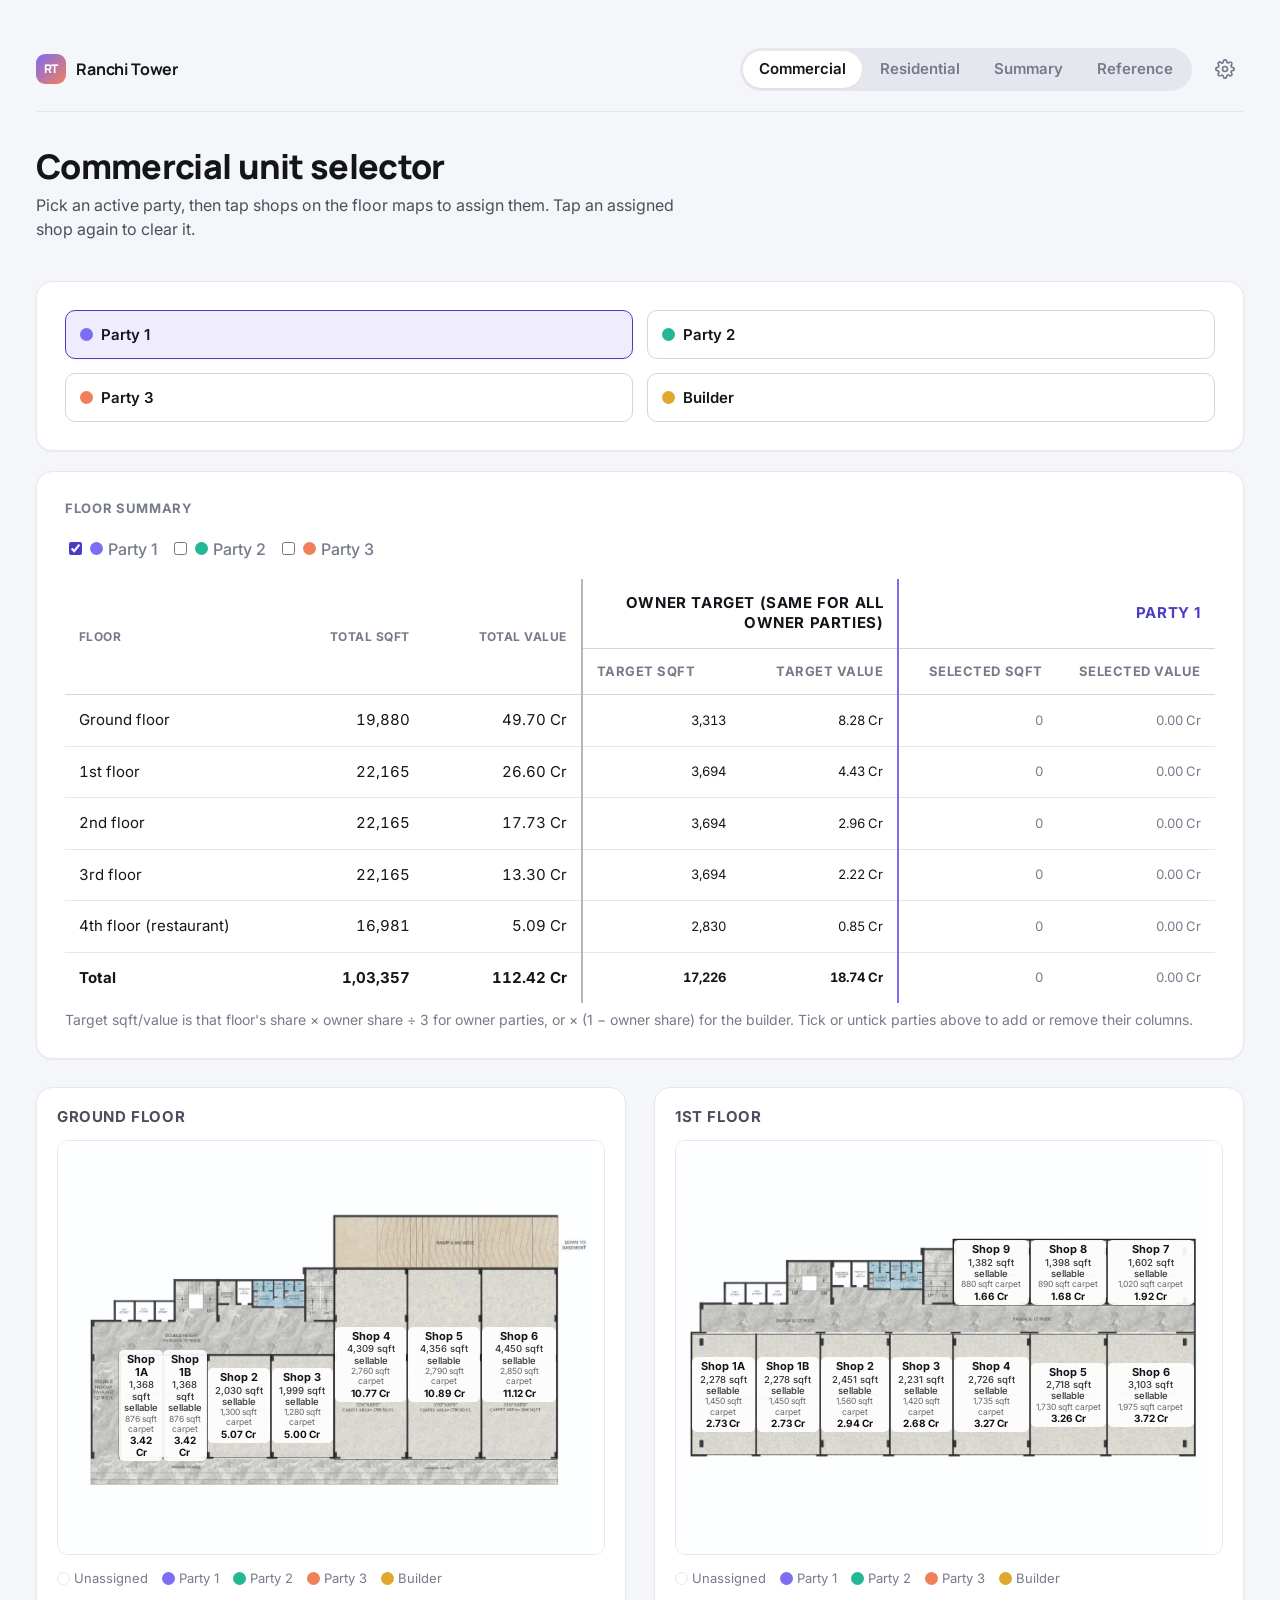
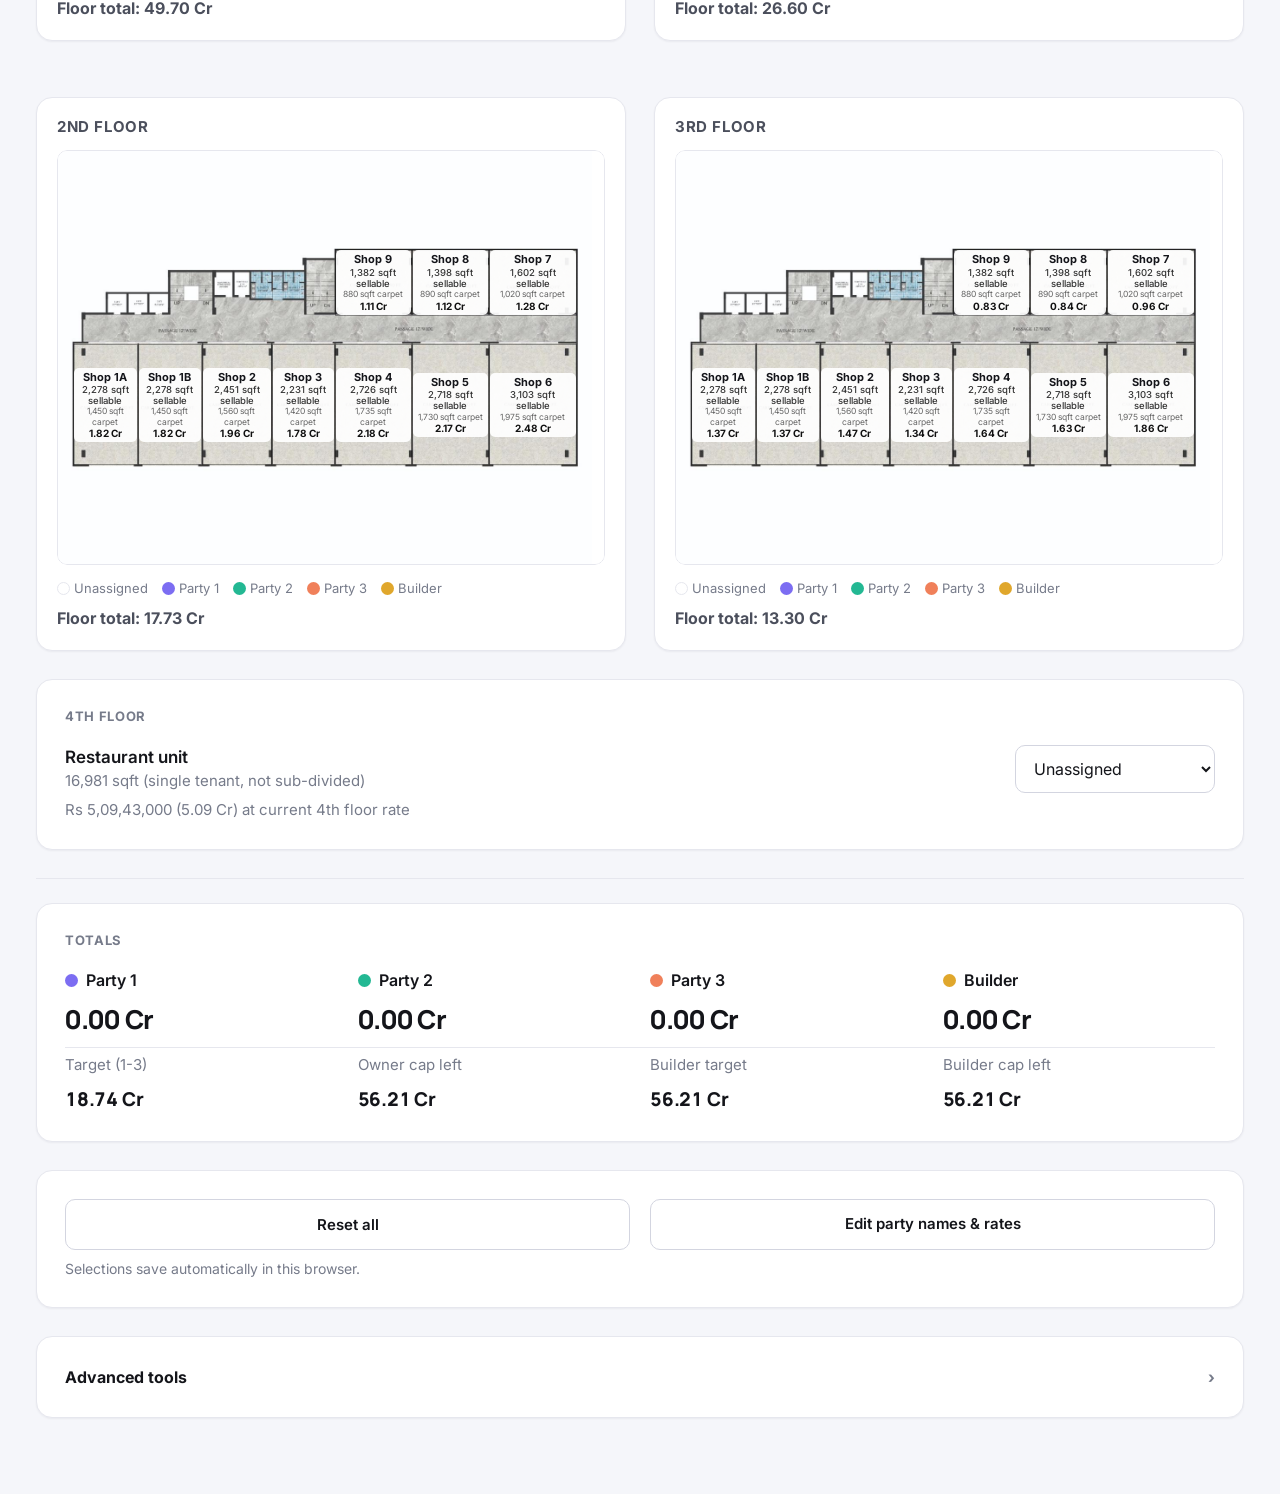
==== commit 3377eac4: "Add Reference tab, group residential floors by block, simplify unit-table columns, show carpet area " ====
--- a/index.html
+++ b/index.html
@@ -26,6 +26,7 @@
       <a class="tab-link is-active" href="index.html">Commercial</a>
       <a class="tab-link" href="residential.html">Residential</a>
       <a class="tab-link" href="summary.html">Summary</a>
+      <a class="tab-link" href="reference.html">Reference</a>
     </nav>
     <a class="settings-link" href="settings.html" aria-label="Settings">
       <svg viewBox="0 0 24 24" fill="none" stroke="currentColor" stroke-width="2" stroke-linecap="round" stroke-linejoin="round"><circle cx="12" cy="12" r="3"></circle><path d="M19.4 15a1.65 1.65 0 0 0 .33 1.82l.06.06a2 2 0 1 1-2.83 2.83l-.06-.06a1.65 1.65 0 0 0-1.82-.33 1.65 1.65 0 0 0-1 1.51V21a2 2 0 0 1-4 0v-.09A1.65 1.65 0 0 0 9 19.4a1.65 1.65 0 0 0-1.82.33l-.06.06a2 2 0 1 1-2.83-2.83l.06-.06a1.65 1.65 0 0 0 .33-1.82 1.65 1.65 0 0 0-1.51-1H3a2 2 0 0 1 0-4h.09A1.65 1.65 0 0 0 4.6 9a1.65 1.65 0 0 0-.33-1.82l-.06-.06a2 2 0 1 1 2.83-2.83l.06.06a1.65 1.65 0 0 0 1.82.33H9a1.65 1.65 0 0 0 1-1.51V3a2 2 0 0 1 4 0v.09a1.65 1.65 0 0 0 1 1.51 1.65 1.65 0 0 0 1.82-.33l.06-.06a2 2 0 1 1 2.83 2.83l-.06.06a1.65 1.65 0 0 0-.33 1.82V9a1.65 1.65 0 0 0 1.51 1H21a2 2 0 0 1 0 4h-.09a1.65 1.65 0 0 0-1.51 1z"></path></svg>
@@ -223,6 +224,7 @@
       box.dataset.key = fl.key + "-" + b.name;
       box.innerHTML = '<span class="label-wrap"><span class="shop-name">Shop ' + b.name + '</span>' +
         '<span class="shop-sqft" id="sqft-' + fl.key + '-' + b.name + '"></span>' +
+        '<span class="shop-carpet">' + Math.round(b.carpet).toLocaleString("en-IN") + ' sqft carpet</span>' +
         '<span class="shop-value" id="val-' + fl.key + '-' + b.name + '"></span></span>';
       box.addEventListener("click", () => {
         const k = box.dataset.key;
@@ -886,7 +888,7 @@
       const valEl = document.getElementById("val-" + k);
       if (valEl) valEl.textContent = fmtCr(value);
       const sqftEl = document.getElementById("sqft-" + k);
-      if (sqftEl) sqftEl.textContent = Math.round(sellable).toLocaleString("en-IN") + " sqft";
+      if (sqftEl) sqftEl.textContent = Math.round(sellable).toLocaleString("en-IN") + " sqft sellable";
     });
     const ft = document.getElementById("floor-total-" + fl.key);
     if (ft) ft.textContent = "Floor total: " + fmtCr(floorSum);
--- a/styles.css
+++ b/styles.css
@@ -30,14 +30,14 @@
   --font-sans: "Inter", -apple-system, BlinkMacSystemFont, "Segoe UI", Arial, sans-serif;
 
   /* Type scale — sized for comfortable reading, not just fitting content in a box */
-  --fs-00: 0.8125rem;   /* 13px — micro labels (never smaller than this anywhere) */
-  --fs-0: 0.875rem;     /* 14px — narrow table columns */
-  --fs-1: 1rem;         /* 16px — table body, form inputs, buttons */
-  --fs-2: 1.0625rem;    /* 17px — body copy, default */
-  --fs-3: 1.1875rem;    /* 19px — card subheads */
-  --fs-4: 1.5rem;       /* 24px — card section titles */
-  --fs-5: 2.5rem;       /* 40px — page title */
-  --fs-6: 1.875rem;     /* 30px — big stat numbers */
+  --fs-00: 0.75rem;     /* 12px — micro labels */
+  --fs-0: 0.8125rem;    /* 13px — narrow table columns */
+  --fs-1: 0.9375rem;    /* 15px — table body, buttons (form inputs pinned to 16px separately, below) */
+  --fs-2: 1rem;         /* 16px — body copy, default */
+  --fs-3: 1.0625rem;    /* 17px — card subheads */
+  --fs-4: 1.3125rem;    /* 21px — card section titles */
+  --fs-5: 2.125rem;     /* 34px — page title */
+  --fs-6: 1.625rem;     /* 26px — big stat numbers */
 
   --space-1: 4px; --space-2: 8px; --space-3: 14px; --space-4: 20px; --space-5: 28px; --space-6: 36px; --space-7: 48px;
   --radius: 16px;
@@ -51,11 +51,15 @@
 body {
   font-family: var(--font-sans);
   font-size: var(--fs-2);
-  line-height: 1.55;
+  line-height: 1.5;
   background: var(--bg);
   color: var(--ink);
   margin: 0;
-  padding: var(--space-5);
+  padding: var(--space-4);
+}
+
+@media (max-width: 540px) {
+  body { padding: var(--space-3); }
 }
 
 @media (min-width: 760px) {
@@ -74,7 +78,7 @@
   color: #fff; display: flex; align-items: center; justify-content: center;
   font-family: var(--font-display); font-weight: 800; font-size: 12px; letter-spacing: -0.02em;
 }
-.brand-name { font-family: var(--font-display); font-weight: 700; font-size: var(--fs-2); letter-spacing: -0.01em; }
+.brand-name { font-family: var(--font-display); font-weight: 700; font-size: var(--fs-2); line-height: 1.2; letter-spacing: -0.01em; }
 
 .topbar-right { display: flex; align-items: center; gap: var(--space-3); flex-wrap: wrap; min-width: 0; max-width: 100%; }
 
@@ -92,6 +96,10 @@
 @media (max-width: 480px) {
   .tab-link { padding: 6px 12px; font-size: var(--fs-0); }
   .brand-name { font-size: var(--fs-1); }
+  /* Full-width row: pill nav scrolls internally on the left, settings icon pinned to the right edge. */
+  .topbar-right { width: 100%; justify-content: space-between; flex-wrap: nowrap; }
+  .tab-nav { flex: 1 1 auto; }
+  .settings-link { margin-left: var(--space-2); }
 }
 .tab-link:hover { color: var(--ink); }
 .tab-link.is-active { color: var(--ink); background: #fff; box-shadow: var(--shadow-sm); }
@@ -109,18 +117,18 @@
 /* ---- Page header ---- */
 .page-head { margin: 0 0 var(--space-6); }
 .page-head h1 {
-  font-family: var(--font-display); font-weight: 800; font-size: var(--fs-5);
+  font-family: var(--font-display); font-weight: 800; font-size: var(--fs-5); line-height: 1.1;
   letter-spacing: -0.02em; color: var(--ink); margin: 0 0 var(--space-2);
 }
 .page-sub { font-family: var(--font-sans); font-size: var(--fs-2); color: var(--ink-soft); margin: 0; max-width: 640px; }
 
 /* ---- Headings / text ---- */
 h2 {
-  font-family: var(--font-sans); font-size: var(--fs-0); font-weight: 700;
+  font-family: var(--font-sans); font-size: var(--fs-0); font-weight: 700; line-height: 1.25;
   text-transform: uppercase; letter-spacing: 0.05em; color: var(--muted);
   margin: 0 0 var(--space-4);
 }
-h3 { font-family: var(--font-display); font-size: var(--fs-3); font-weight: 700; margin: 0 0 var(--space-2); color: var(--ink); }
+h3 { font-family: var(--font-display); font-size: var(--fs-3); font-weight: 700; line-height: 1.2; margin: 0 0 var(--space-2); color: var(--ink); }
 .sub { font-family: var(--font-sans); font-size: var(--fs-1); color: var(--muted); margin: 0 0 var(--space-2); }
 
 /* ---- Cards ---- */
@@ -134,7 +142,8 @@
 label { font-family: var(--font-sans); font-size: var(--fs-0); font-weight: 500; color: var(--muted); display: block; margin-bottom: var(--space-2); }
 input[type=text], input[type=number], select {
   width: 100%; padding: 12px var(--space-3); border: 1.5px solid var(--line-strong); border-radius: var(--radius-sm);
-  font-size: var(--fs-1); font-family: var(--font-sans); background: #fff; color: var(--ink);
+  font-size: 16px; /* pinned, not var(--fs-1) — below 16px iOS Safari auto-zooms the page on focus */
+  font-family: var(--font-sans); background: #fff; color: var(--ink);
   transition: border-color 0.15s ease, box-shadow 0.15s ease;
   min-height: 44px;
 }
@@ -253,15 +262,22 @@
 .floor-scroll { overflow-x: auto; -webkit-overflow-scrolling: touch; border-radius: var(--radius-sm); }
 .floor-wrap { position: relative; width: 100%; min-width: 480px; border-radius: var(--radius-sm); overflow: hidden; border: 1px solid var(--line); }
 .floor-wrap img { display: block; width: 100%; height: auto; }
+@media (max-width: 540px) {
+  /* Trade a little of that legibility floor for fitting the plan on-screen without scrolling —
+     tighter card padding + a lower (but still meaningfully bigger-than-original) min-width. */
+  .floor-card { padding: var(--space-2); }
+  .floor-wrap { min-width: 400px; }
+}
 .shopbox {
   position: absolute; border: 1.5px solid rgba(0,0,0,0.35); cursor: pointer;
   display: flex; align-items: center; justify-content: center; text-align: center;
   transition: background 0.15s ease;
 }
 .shopbox .label-wrap { padding: 3px 5px; border-radius: 5px; background: rgba(255,255,255,0.92); line-height: 1.2; text-align: center; }
-.shopbox .shop-name { display: block; font-family: var(--font-sans); font-size: 12px; font-weight: 700; }
-.shopbox .shop-sqft { display: block; font-size: 10.5px; font-weight: 500; color: #333; }
-.shopbox .shop-value { display: block; font-size: 11px; font-weight: 700; color: #111; }
+.shopbox .shop-name { display: block; font-family: var(--font-sans); font-size: 11px; font-weight: 700; }
+.shopbox .shop-sqft { display: block; font-size: 9.5px; font-weight: 500; color: #333; }
+.shopbox .shop-carpet { display: block; font-size: 8.5px; font-weight: 400; color: #666; }
+.shopbox .shop-value { display: block; font-size: 10px; font-weight: 700; color: #111; }
 .legend { display: flex; gap: var(--space-3); flex-wrap: wrap; font-size: var(--fs-0); color: var(--muted); margin-top: var(--space-3); }
 .legend-item { display: flex; align-items: center; gap: var(--space-1); }
 .floor-total { font-size: var(--fs-2); color: var(--ink-soft); margin-top: var(--space-2); font-weight: 700; }
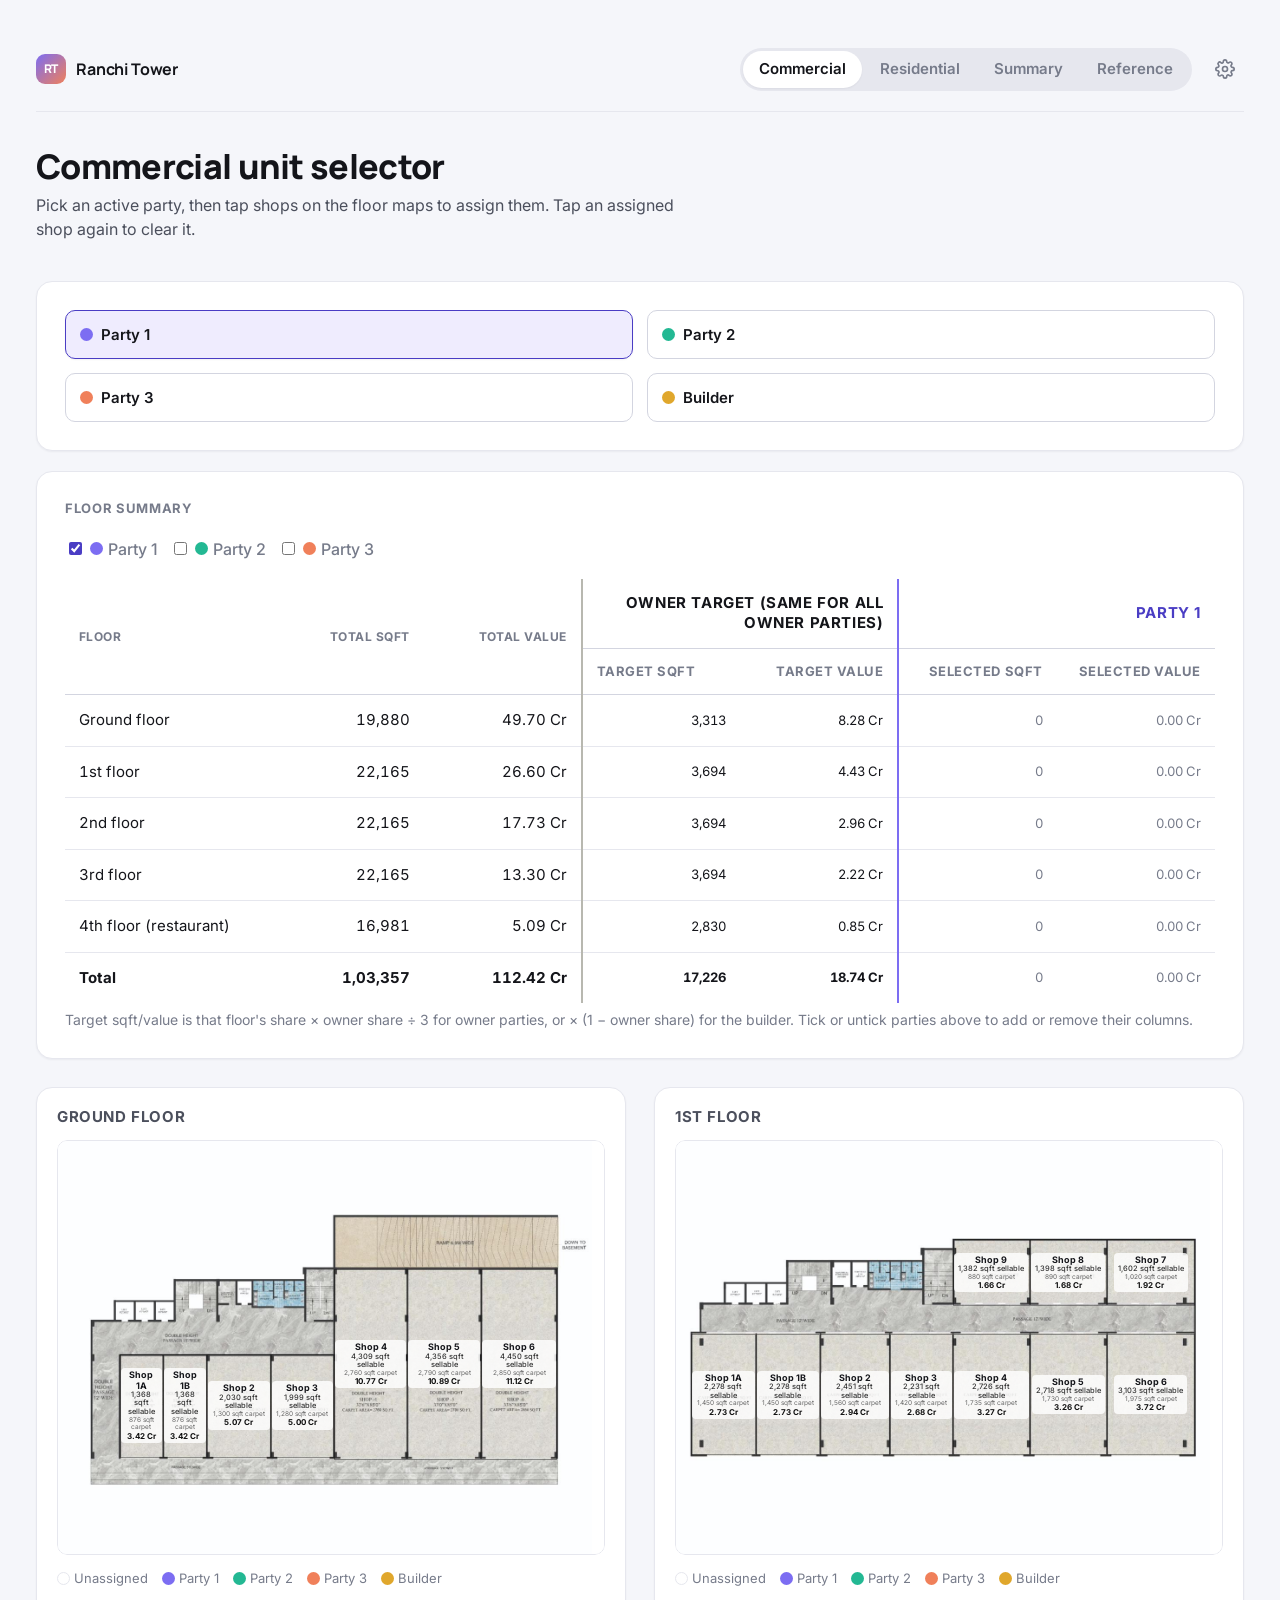
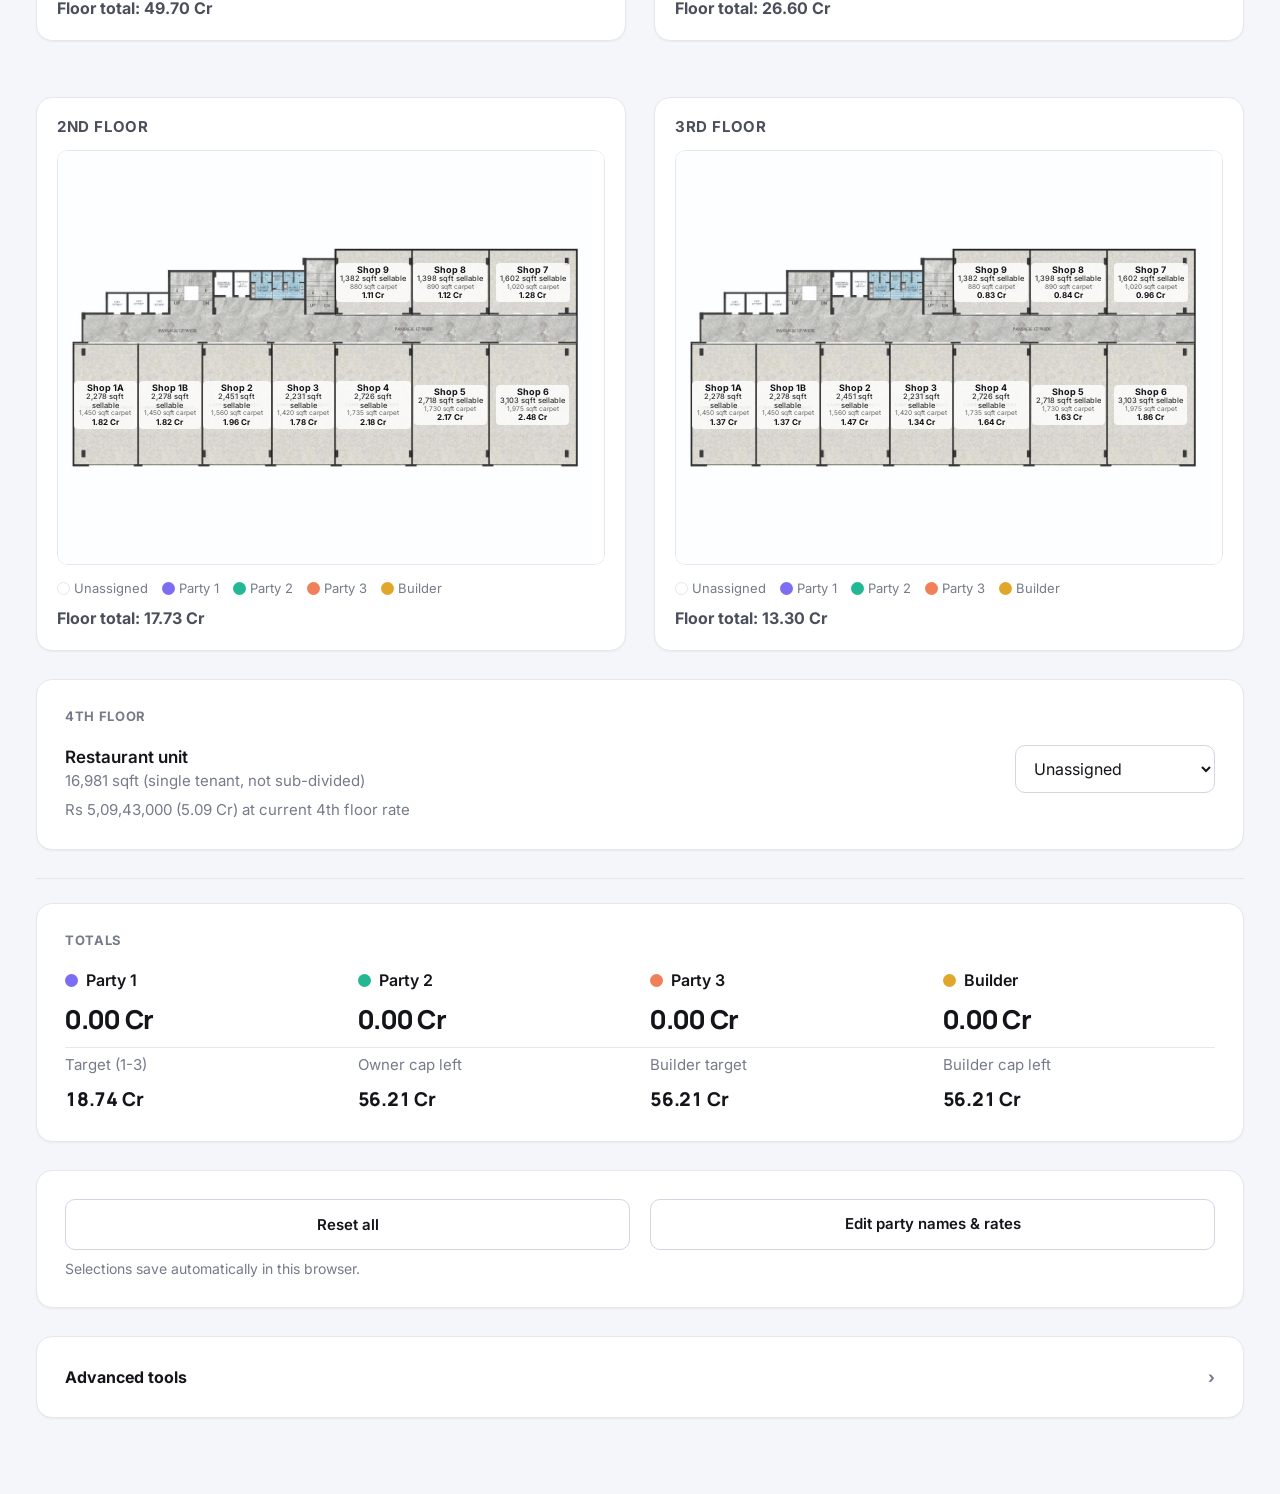
==== commit f1f0d30c: "Shrink shop-box label text and add colored selection border Font sizes in the commercial floor-plan " ====
--- a/index.html
+++ b/index.html
@@ -981,6 +981,8 @@
     if (!box) return;
     const colorMap = {0: "rgba(255,255,255,0)", 1: "rgba(127,119,221,0.55)", 2: "rgba(93,202,165,0.55)", 3: "rgba(240,153,123,0.55)", 4: "rgba(239,172,39,0.55)"};
     box.style.background = colorMap[state];
+    box.style.borderColor = state ? PARTY_COLORS[state].dark : "rgba(0,0,0,0.35)";
+    box.style.borderWidth = state ? "3px" : "1.5px";
   });
 }
 
--- a/styles.css
+++ b/styles.css
@@ -271,13 +271,13 @@
 .shopbox {
   position: absolute; border: 1.5px solid rgba(0,0,0,0.35); cursor: pointer;
   display: flex; align-items: center; justify-content: center; text-align: center;
-  transition: background 0.15s ease;
-}
-.shopbox .label-wrap { padding: 3px 5px; border-radius: 5px; background: rgba(255,255,255,0.92); line-height: 1.2; text-align: center; }
-.shopbox .shop-name { display: block; font-family: var(--font-sans); font-size: 11px; font-weight: 700; }
-.shopbox .shop-sqft { display: block; font-size: 9.5px; font-weight: 500; color: #333; }
-.shopbox .shop-carpet { display: block; font-size: 8.5px; font-weight: 400; color: #666; }
-.shopbox .shop-value { display: block; font-size: 10px; font-weight: 700; color: #111; }
+  transition: background 0.15s ease, border-color 0.15s ease;
+}
+.shopbox .label-wrap { padding: 2px 4px; border-radius: 4px; background: rgba(255,255,255,0.82); line-height: 1.15; text-align: center; }
+.shopbox .shop-name { display: block; font-family: var(--font-sans); font-size: 9px; font-weight: 700; }
+.shopbox .shop-sqft { display: block; font-size: 7.5px; font-weight: 500; color: #333; }
+.shopbox .shop-carpet { display: block; font-size: 6.5px; font-weight: 400; color: #666; }
+.shopbox .shop-value { display: block; font-size: 8px; font-weight: 700; color: #111; }
 .legend { display: flex; gap: var(--space-3); flex-wrap: wrap; font-size: var(--fs-0); color: var(--muted); margin-top: var(--space-3); }
 .legend-item { display: flex; align-items: center; gap: var(--space-1); }
 .floor-total { font-size: var(--fs-2); color: var(--ink-soft); margin-top: var(--space-2); font-weight: 700; }
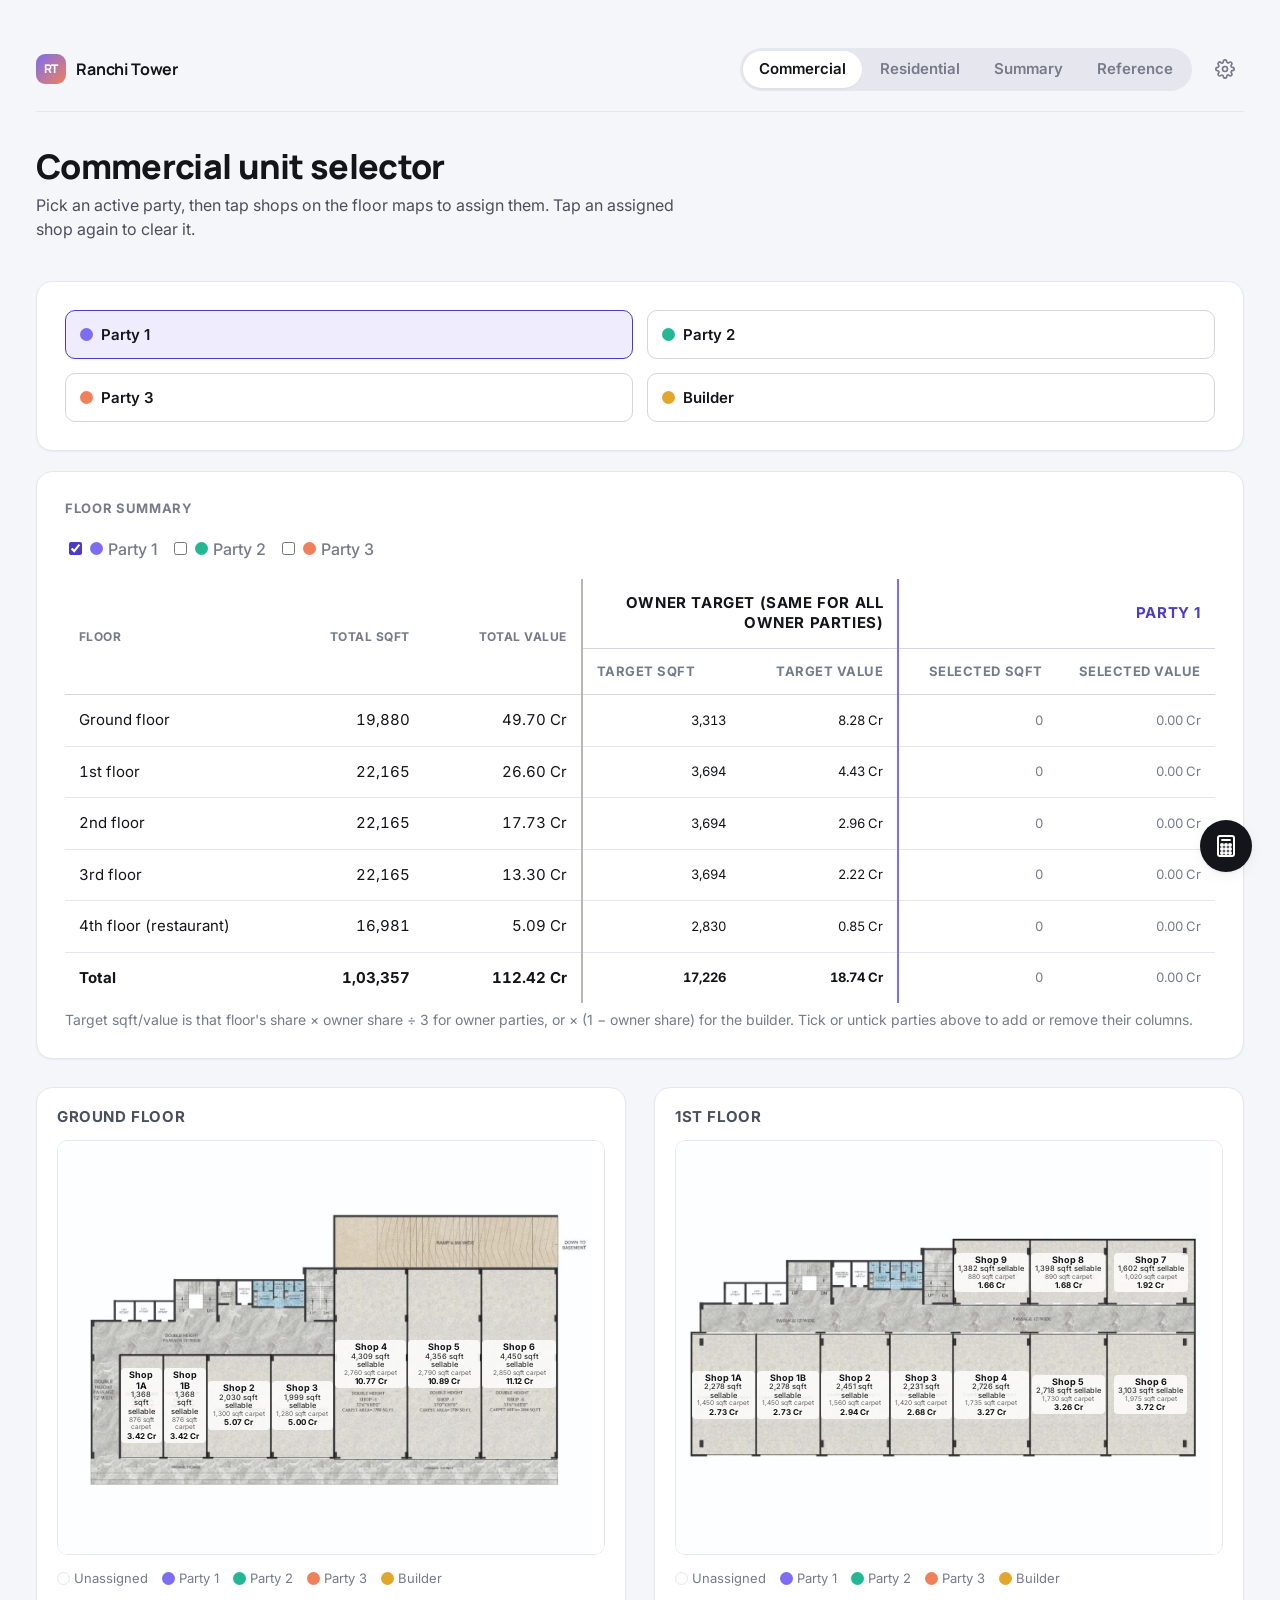
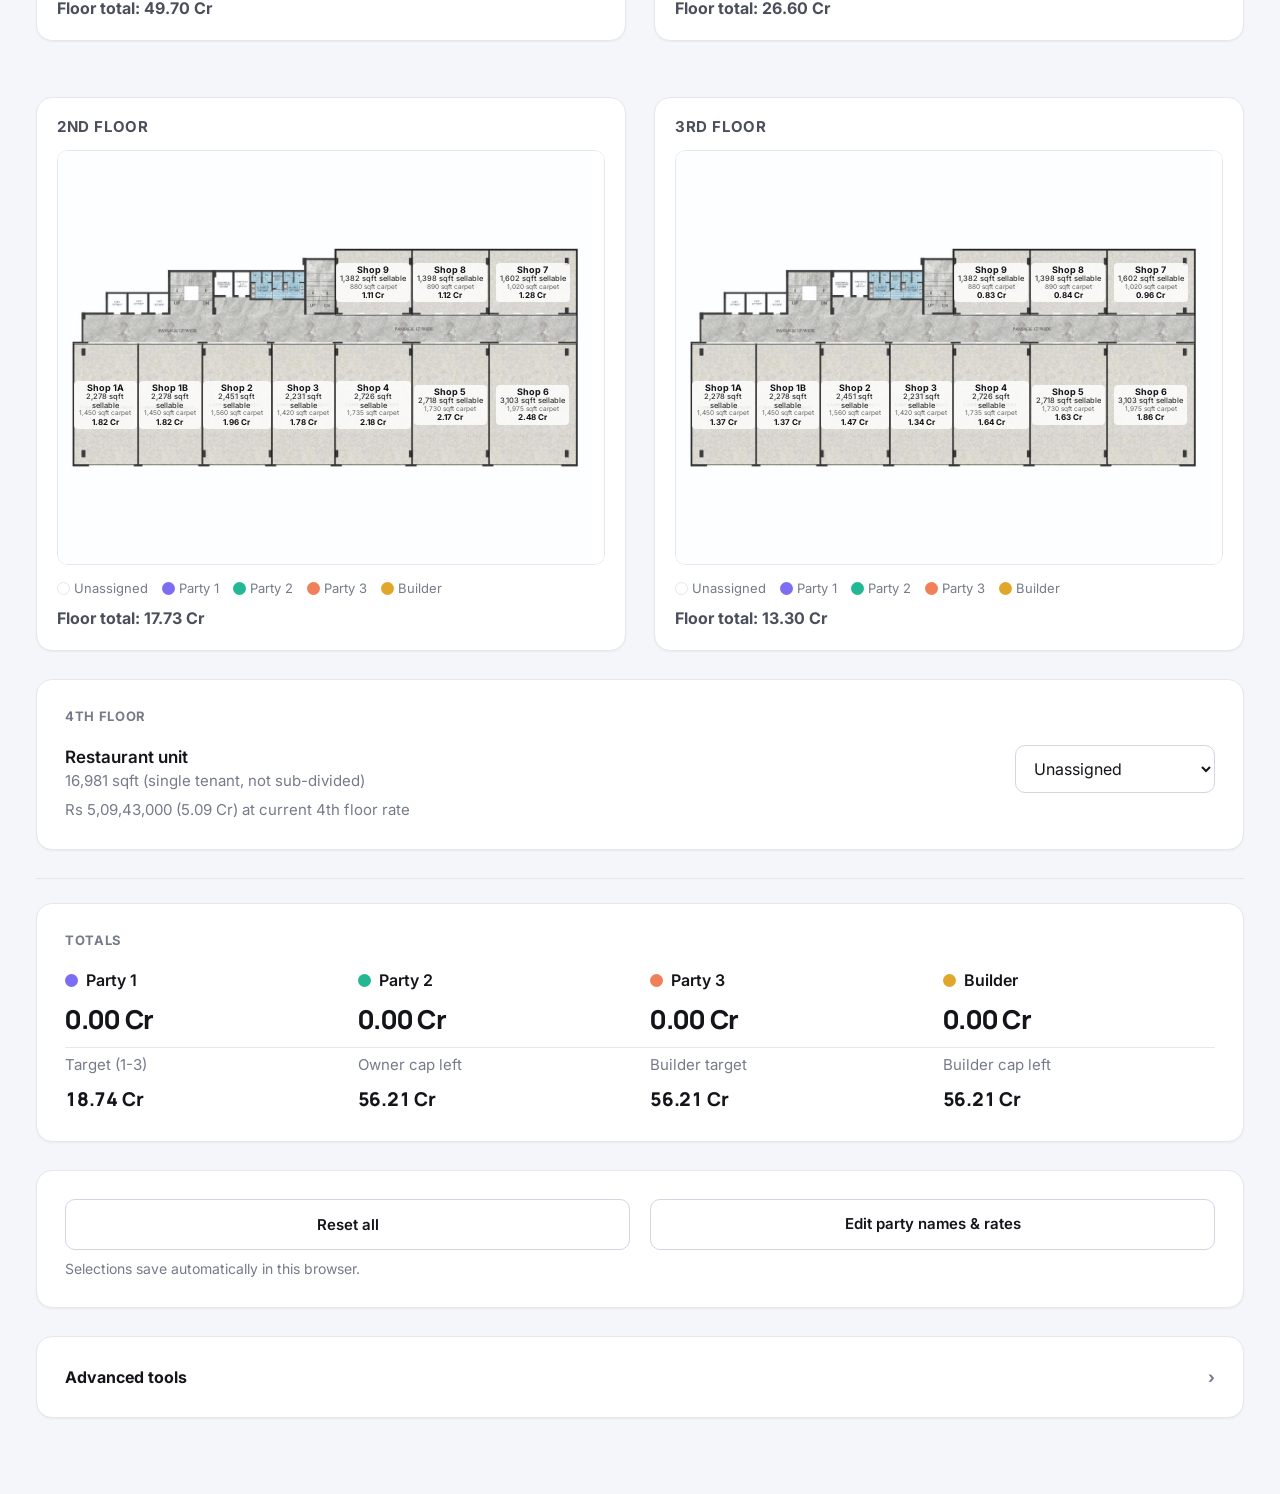
==== commit 572f4bb3: "Add floating mini calculator to every page Self-contained vanilla-JS arithmetic calculator (new calc" ====
--- a/index.html
+++ b/index.html
@@ -9,6 +9,7 @@
 <link href="https://fonts.googleapis.com/css2?family=Inter:wght@400;500;600;700&family=Manrope:wght@600;700;800&display=swap" rel="stylesheet">
 <link rel="stylesheet" href="styles.css">
 <script src="shared.js"></script>
+<script src="calculator.js"></script>
 <style>
   /* Page-specific: painter buttons want a 2-up grid (large touch targets), not the shared 4-up .col4 */
   .painter-grid { display: grid; grid-template-columns: repeat(2, minmax(0,1fr)); gap: var(--space-3); }
--- a/styles.css
+++ b/styles.css
@@ -288,6 +288,49 @@
 }
 .painter-btn.active { border-color: var(--active-color, var(--ink)); background: var(--active-bg, #f0f0f0); box-shadow: var(--shadow-sm); }
 
+/* ---- Mini calculator (floating, all pages) ---- */
+.mini-calc-wrap { position: fixed; right: var(--space-5); bottom: var(--space-5); z-index: 200; }
+.mini-calc-toggle {
+  width: 52px; height: 52px; padding: 0; border: none; border-radius: 999px; cursor: pointer;
+  background: var(--ink); color: #fff; display: flex; align-items: center; justify-content: center;
+  box-shadow: var(--shadow-md); min-height: 0; transition: transform 0.15s ease, background 0.15s ease;
+}
+.mini-calc-toggle:hover { background: var(--ink-soft); box-shadow: var(--shadow-md); transform: translateY(-1px); }
+.mini-calc-toggle svg { width: 24px; height: 24px; }
+.mini-calc-panel {
+  position: absolute; right: 0; bottom: 64px; width: 240px;
+  background: var(--card); border: 1px solid var(--line); border-radius: var(--radius);
+  box-shadow: var(--shadow-md); padding: var(--space-3);
+}
+.mini-calc-head {
+  display: flex; align-items: center; justify-content: space-between;
+  font-family: var(--font-sans); font-size: var(--fs-0); font-weight: 700; color: var(--muted);
+  text-transform: uppercase; letter-spacing: 0.05em; margin-bottom: var(--space-2);
+}
+.mini-calc-close {
+  background: none; border: none; padding: 0; min-height: 0;
+  font-size: 18px; line-height: 1; color: var(--muted); cursor: pointer;
+}
+.mini-calc-close:hover { color: var(--ink); box-shadow: none; }
+.mini-calc-display {
+  font-family: var(--font-display); font-size: 1.5rem; font-weight: 700; text-align: right;
+  background: var(--bg); border: 1px solid var(--line); border-radius: var(--radius-sm);
+  padding: var(--space-2) var(--space-3); margin-bottom: var(--space-2);
+  overflow-x: auto; white-space: nowrap; font-variant-numeric: tabular-nums;
+}
+.mini-calc-grid { display: grid; grid-template-columns: repeat(4, 1fr); gap: 6px; }
+.mini-calc-grid button {
+  min-height: 38px; padding: 8px; font-size: var(--fs-1); font-weight: 600;
+  border: 1px solid var(--line-strong); border-radius: 8px; background: #fff; color: var(--ink); cursor: pointer;
+}
+.mini-calc-grid button:hover { border-color: var(--muted); box-shadow: var(--shadow-sm); }
+.mini-calc-grid button[data-op], .mini-calc-grid .mini-calc-eq { background: var(--p1-bg); color: var(--p1-dark); border-color: var(--p1); }
+.mini-calc-grid .mini-calc-zero { grid-column: span 2; }
+@media (max-width: 480px) {
+  .mini-calc-wrap { right: var(--space-3); bottom: var(--space-3); }
+  .mini-calc-panel { width: min(240px, calc(100vw - 24px)); }
+}
+
 @media (prefers-reduced-motion: reduce) {
   * { transition: none !important; animation: none !important; }
 }
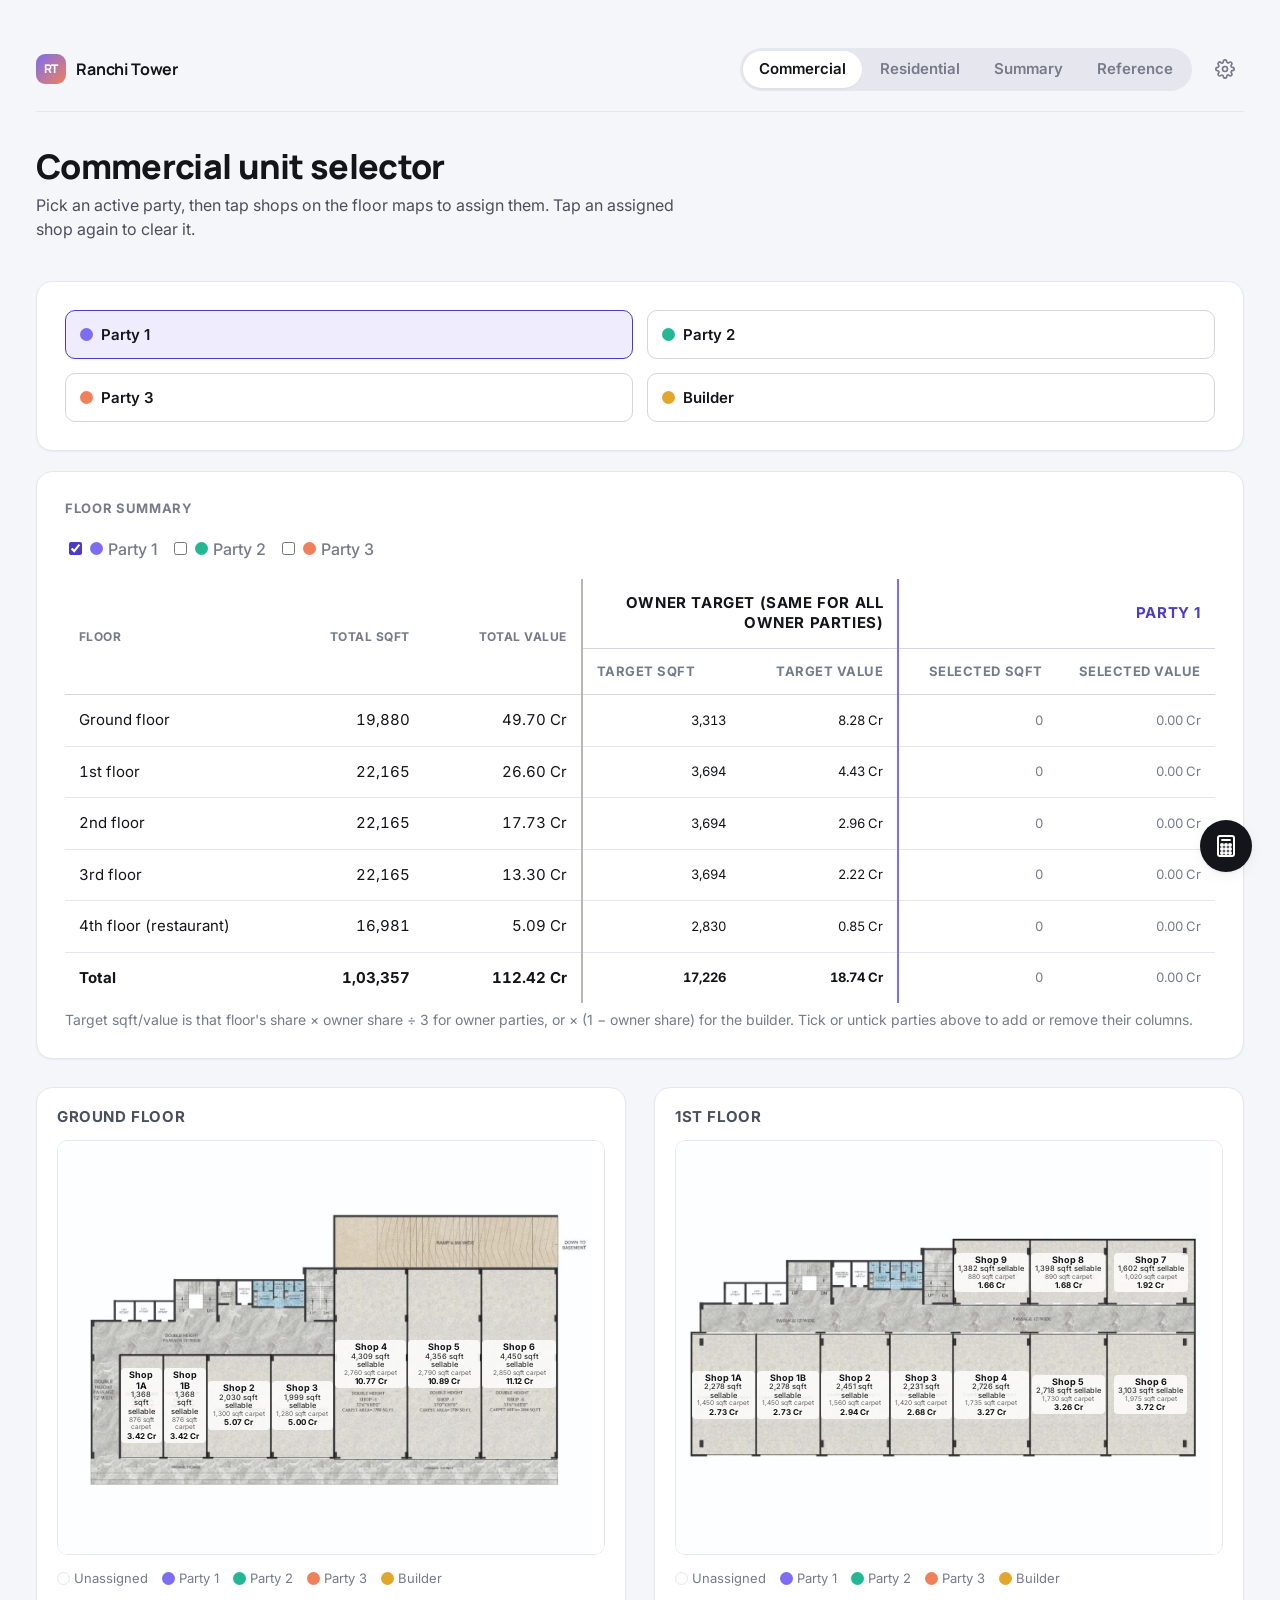
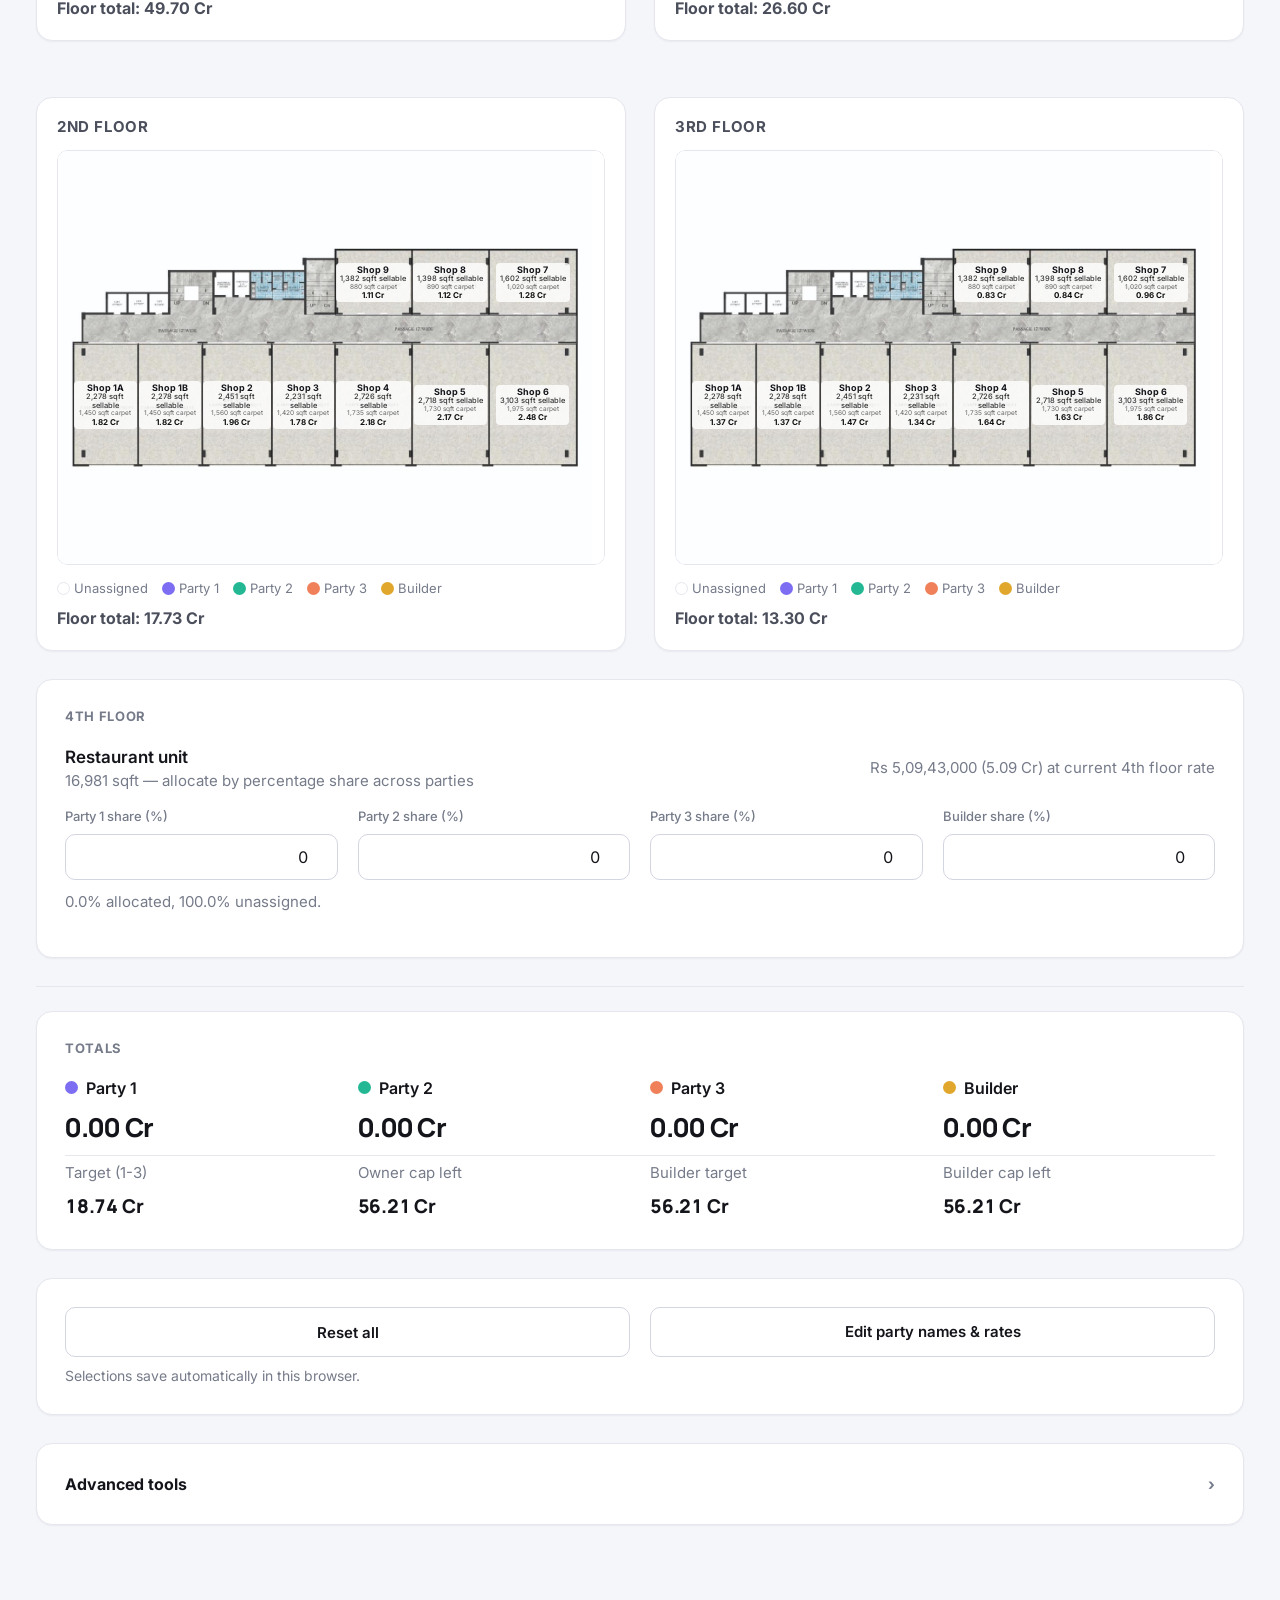
==== commit f7780632: "Make the commercial 4th floor (restaurant) allocatable by share Replace the single-owner dropdown wi" ====
--- a/index.html
+++ b/index.html
@@ -76,20 +76,36 @@
 
 <div class="card" id="restaurant-card">
   <h2>4th floor</h2>
-  <div style="display:flex; justify-content:space-between; align-items:center;">
+  <div style="display:flex; justify-content:space-between; align-items:center; flex-wrap:wrap; gap:8px;">
     <div>
       <div style="font-weight:600; font-size:17px;">Restaurant unit</div>
-      <div class="stat-sub">16,981 sqft (single tenant, not sub-divided)</div>
+      <div class="stat-sub">16,981 sqft — allocate by percentage share across parties</div>
     </div>
-    <select id="restaurant-party" onchange="recalc()" style="width:auto; min-width:200px; padding:12px 14px; border:1.5px solid var(--line-strong); border-radius:10px; font-size:16px;">
-      <option value="0">Unassigned</option>
-      <option value="1" id="opt-1">Party 1</option>
-      <option value="2" id="opt-2">Party 2</option>
-      <option value="3" id="opt-3">Party 3</option>
-      <option value="4" id="opt-4">Builder</option>
-    </select>
+    <div class="stat-sub" id="restaurant-value" style="text-align:right;">Rs 0</div>
   </div>
-  <div class="stat-sub" id="restaurant-value" style="margin-top:6px;">Rs 0</div>
+  <div class="col4" style="margin-top:14px;">
+    <div>
+      <label><span id="rest-label-1">Party 1</span> share (%)</label>
+      <input type="number" min="0" max="100" step="0.1" value="0" id="rest-share-1" data-party="1" oninput="onRestaurantShareInput()">
+      <div class="flats-hint" id="rest-hint-1"></div>
+    </div>
+    <div>
+      <label><span id="rest-label-2">Party 2</span> share (%)</label>
+      <input type="number" min="0" max="100" step="0.1" value="0" id="rest-share-2" data-party="2" oninput="onRestaurantShareInput()">
+      <div class="flats-hint" id="rest-hint-2"></div>
+    </div>
+    <div>
+      <label><span id="rest-label-3">Party 3</span> share (%)</label>
+      <input type="number" min="0" max="100" step="0.1" value="0" id="rest-share-3" data-party="3" oninput="onRestaurantShareInput()">
+      <div class="flats-hint" id="rest-hint-3"></div>
+    </div>
+    <div>
+      <label><span id="rest-label-4">Builder</span> share (%)</label>
+      <input type="number" min="0" max="100" step="0.1" value="0" id="rest-share-4" data-party="4" oninput="onRestaurantShareInput()">
+      <div class="flats-hint" id="rest-hint-4"></div>
+    </div>
+  </div>
+  <p class="stat-sub" id="restaurant-share-note" style="margin-top:8px;"></p>
 </div>
 
 <hr style="border:none; border-top:1px solid var(--line); margin:24px 0;">
@@ -134,7 +150,7 @@
   <summary><span>Advanced tools</span><span class="chev">&#8250;</span></summary>
   <div style="margin-top:16px;">
     <button class="toggle-btn" style="width:100%; font-weight:600;" onclick="autoAssign()">Auto assign</button>
-    <p style="font-size:14px; color: var(--muted); margin: 8px 0 0;">Auto assign balances each floor separately across the 3 owner parties and the builder, in the same proportions as the overall split (owner share ÷ 3 per party). This keeps every floor broadly equal, not just the building total. Whole shops can't be split, so small floors will only be approximately equal.</p>
+    <p style="font-size:14px; color: var(--muted); margin: 8px 0 0;">Auto assign balances each floor separately across the 3 owner parties and the builder, in the same proportions as the overall split (owner share ÷ 3 per party). This keeps every floor broadly equal, not just the building total. Whole shops can't be split, so small floors will only be approximately equal. The 4th floor restaurant unit can be split, so it's set to exactly those target percentages.</p>
 
     <hr style="border:none; border-top:1px solid var(--line); margin: var(--space-5) 0;">
 
@@ -162,7 +178,7 @@
       Spread across floors (avoid concentrating one party on 1-2 floors)
     </label>
     <button class="toggle-btn" style="margin-top:10px; width:100%; font-weight:600;" onclick="runSimulation()">Find combinations</button>
-    <p style="font-size:14px; color: var(--muted); margin: 8px 0 0;">Searches for whole-unit combinations that add up close to the target — shops can't be split, so an exact match isn't always possible. With spread on, the overall target still comes first: each floor gets a proportional share of the target as a guide, but a floor can land under its share if another floor compensates by going a little over, so the total stays close to target while allocation still stays broadly even across floors. "All units" can suggest taking a shop currently held by another party; applying it will reassign that shop away from them.</p>
+    <p style="font-size:14px; color: var(--muted); margin: 8px 0 0;">Searches for whole-unit combinations that add up close to the target — shops can't be split, so an exact match isn't always possible. With spread on, the overall target still comes first: each floor gets a proportional share of the target as a guide, but a floor can land under its share if another floor compensates by going a little over, so the total stays close to target while allocation still stays broadly even across floors. "All units" can suggest taking a shop currently held by another party; applying it will reassign that shop away from them. The 4th floor restaurant unit isn't included here — allocate it directly by percentage share above.</p>
     <div id="sim-results" style="margin-top:10px;"></div>
   </div>
 </details>
@@ -172,6 +188,9 @@
 const floors = COMMERCIAL_FLOORS; // from shared.js
 let shopState = {};
 let activePainter = 1;
+// Restaurant unit is allocated by % share per party instead of a single owner, since (unlike
+// shops) it doesn't need to go to one party whole — shares can add up to under or over 100%.
+let restaurantShares = {1: 0, 2: 0, 3: 0, 4: 0};
 let settings = loadSettings(); // from shared.js
 floors.forEach(fl => {
   fl.boxes.forEach(b => {
@@ -414,10 +433,10 @@
   document.querySelectorAll('.legend-name[data-p="2"]').forEach(el => el.textContent = n2);
   document.querySelectorAll('.legend-name[data-p="3"]').forEach(el => el.textContent = n3);
   document.querySelectorAll('.legend-name[data-p="4"]').forEach(el => el.textContent = n4);
-  document.getElementById("opt-1").textContent = n1;
-  document.getElementById("opt-2").textContent = n2;
-  document.getElementById("opt-3").textContent = n3;
-  document.getElementById("opt-4").textContent = n4;
+  document.getElementById("rest-label-1").textContent = n1;
+  document.getElementById("rest-label-2").textContent = n2;
+  document.getElementById("rest-label-3").textContent = n3;
+  document.getElementById("rest-label-4").textContent = n4;
   const fsHead1 = document.getElementById("fs-party-head-1");
   const fsHead2 = document.getElementById("fs-party-head-2");
   const fsHead3 = document.getElementById("fs-party-head-3");
@@ -436,6 +455,23 @@
   document.getElementById("sim-opt-4").textContent = n4;
   buildPainter();
   saveState();
+}
+
+function onRestaurantShareInput() {
+  [1, 2, 3, 4].forEach(p => {
+    const el = document.getElementById("rest-share-" + p);
+    const v = parseFloat(el.value);
+    restaurantShares[p] = isNaN(v) || v < 0 ? 0 : v;
+  });
+  recalc();
+  saveState();
+}
+
+function applyRestaurantSharesToInputs() {
+  [1, 2, 3, 4].forEach(p => {
+    const el = document.getElementById("rest-share-" + p);
+    if (el) el.value = restaurantShares[p];
+  });
 }
 
 function autoAssign() {
@@ -466,11 +502,7 @@
         if (diff > bestDiff) { bestDiff = diff; bestParty = p; }
       });
       running[bestParty] += item.value;
-      if (item.key === "restaurant") {
-        document.getElementById("restaurant-party").value = bestParty;
-      } else {
-        shopState[item.key] = bestParty;
-      }
+      shopState[item.key] = bestParty;
     });
   }
 
@@ -481,15 +513,26 @@
     balanceGroup(items);
   });
 
-  const restValue = 16981 * rates.f4;
-  balanceGroup([{key: "restaurant", value: restValue}]);
+  // The restaurant unit isn't a whole indivisible item like a shop — it can be split by
+  // percentage, so auto-assign gives it exactly the target proportions rather than picking
+  // one party to hold it all.
+  restaurantShares = {
+    1: round1(rates.ownerShare / 3 * 100),
+    2: round1(rates.ownerShare / 3 * 100),
+    3: round1(rates.ownerShare / 3 * 100),
+    4: round1((1 - rates.ownerShare) * 100)
+  };
+  applyRestaurantSharesToInputs();
 
   recalc();
 }
+
+function round1(n) { return Math.round(n * 10) / 10; }
 
 function resetAll() {
   Object.keys(shopState).forEach(k => { shopState[k] = 0; });
-  document.getElementById("restaurant-party").value = 0;
+  restaurantShares = {1: 0, 2: 0, 3: 0, 4: 0};
+  applyRestaurantSharesToInputs();
   recalc();
 }
 
@@ -529,12 +572,8 @@
       items.push({key: k, label: "Shop " + b.name + " — " + fl.label, value: value, sqft: sellable, floorKey: fl.key, floorLabel: fl.label});
     });
   });
-  const restSqft = 16981;
-  const restValue = restSqft * rates.f4;
-  const restState = parseInt(document.getElementById("restaurant-party").value);
-  if (!(scope === "unassigned" && restState !== 0)) {
-    items.push({key: "restaurant", label: "Restaurant unit — 4th floor", value: restValue, sqft: restSqft, floorKey: "restaurant", floorLabel: "4th floor"});
-  }
+  // The restaurant unit isn't part of this pool — it's split by percentage share directly
+  // on the page, not assigned as one whole indivisible item like a shop.
   return items;
 }
 
@@ -784,16 +823,7 @@
 function applyCombo(party, combo) {
   // clear this party's current holdings, then assign exactly the chosen combination
   Object.keys(shopState).forEach(k => { if (shopState[k] === party) shopState[k] = 0; });
-  if (parseInt(document.getElementById("restaurant-party").value) === party) {
-    document.getElementById("restaurant-party").value = 0;
-  }
-  combo.forEach(it => {
-    if (it.key === "restaurant") {
-      document.getElementById("restaurant-party").value = party;
-    } else {
-      shopState[it.key] = party;
-    }
-  });
+  combo.forEach(it => { shopState[it.key] = party; });
   recalc();
 }
 
@@ -811,7 +841,7 @@
   try {
     const data = {
       shopState: shopState,
-      restaurantParty: document.getElementById("restaurant-party").value,
+      restaurantShares: restaurantShares,
       activePainter: activePainter
     };
     window.localStorage.setItem("commercial-selector-state", JSON.stringify(data));
@@ -827,7 +857,15 @@
     if (!raw) return;
     const data = JSON.parse(raw);
     if (data.shopState) shopState = data.shopState;
-    if (data.restaurantParty !== undefined) document.getElementById("restaurant-party").value = data.restaurantParty;
+    if (data.restaurantShares) {
+      restaurantShares = data.restaurantShares;
+    } else if (data.restaurantParty !== undefined) {
+      // Migrate from the old single-owner format (whole unit went to one party).
+      const p = parseInt(data.restaurantParty);
+      restaurantShares = {1: 0, 2: 0, 3: 0, 4: 0};
+      if (p > 0) restaurantShares[p] = 100;
+    }
+    applyRestaurantSharesToInputs();
     if (data.activePainter) activePainter = data.activePainter;
   } catch (e) {
     markStorageUnavailable();
@@ -908,23 +946,33 @@
     });
   });
 
-  // restaurant
+  // restaurant — split by % share per party instead of going whole to one party
   const restSellable = COMMERCIAL_RESTAURANT_SQFT;
   const restValue = restSellable * rates.f4;
   totalCommercialValue += restValue;
   totalSqft += restSellable;
-  const restState = parseInt(document.getElementById("restaurant-party").value);
   let restPartySqft = {1: 0, 2: 0, 3: 0, 4: 0};
-  let restUnassignedSqft = 0;
-  if (restState > 0) {
-    totals[restState] += restValue;
-    restPartySqft[restState] = restSellable;
-    totalPartySqft[restState] += restSellable;
-  } else {
-    restUnassignedSqft = restSellable;
-    totalUnassignedSqft += restSellable;
-  }
+  let restTotalPct = 0;
+  [1, 2, 3, 4].forEach(p => {
+    const pct = restaurantShares[p] || 0;
+    restTotalPct += pct;
+    const sqft = restSellable * pct / 100;
+    restPartySqft[p] = sqft;
+    totals[p] += sqft * rates.f4;
+    totalPartySqft[p] += sqft;
+    const hintEl = document.getElementById("rest-hint-" + p);
+    if (hintEl) hintEl.textContent = pct > 0 ? fmtSqft(sqft) + " sqft · " + fmtCr(sqft * rates.f4) : "";
+  });
+  totalUnassignedSqft += restSellable * Math.max(0, 100 - restTotalPct) / 100;
   document.getElementById("restaurant-value").textContent = fmtRs(restValue) + " (" + fmtCr(restValue) + ") at current 4th floor rate";
+  const restNoteEl = document.getElementById("restaurant-share-note");
+  if (restNoteEl) {
+    const overAllocated = restTotalPct > 100 + 1e-6;
+    restNoteEl.textContent = overAllocated
+      ? "Over-allocated: shares add up to " + restTotalPct.toFixed(1) + "% (should be 100% or less)."
+      : restTotalPct.toFixed(1) + "% allocated" + (restTotalPct < 100 - 1e-6 ? ", " + (100 - restTotalPct).toFixed(1) + "% unassigned." : ".");
+    restNoteEl.classList.toggle("over", overAllocated);
+  }
   setCellSqft("fs-sqft-restaurant", restSellable);
   setCellVal("fs-value-restaurant", restValue);
   setCellSqft("fs-owner-target-sqft-restaurant", restSellable * rates.ownerShare / 3);
--- a/styles.css
+++ b/styles.css
@@ -246,8 +246,8 @@
   box-shadow: 2px 0 4px -2px rgba(20,21,30,0.08);
 }
 table.unit-table td input[type=number] { min-width: 68px; }
-table.unit-table .flats-hint { font-size: var(--fs-00); color: var(--muted); margin-top: 3px; white-space: nowrap; }
-table.unit-table .flats-hint.warn { color: var(--danger); }
+.flats-hint { font-size: var(--fs-00); color: var(--muted); margin-top: 3px; white-space: nowrap; }
+.flats-hint.warn { color: var(--danger); }
 .p-head { color: var(--p1-dark); } .p-head.p2 { color: var(--p2-dark); } .p-head.p3 { color: var(--p3-dark); } .p-head.p4 { color: var(--p4-dark); }
 
 /* ---- Commercial floor maps ---- */
